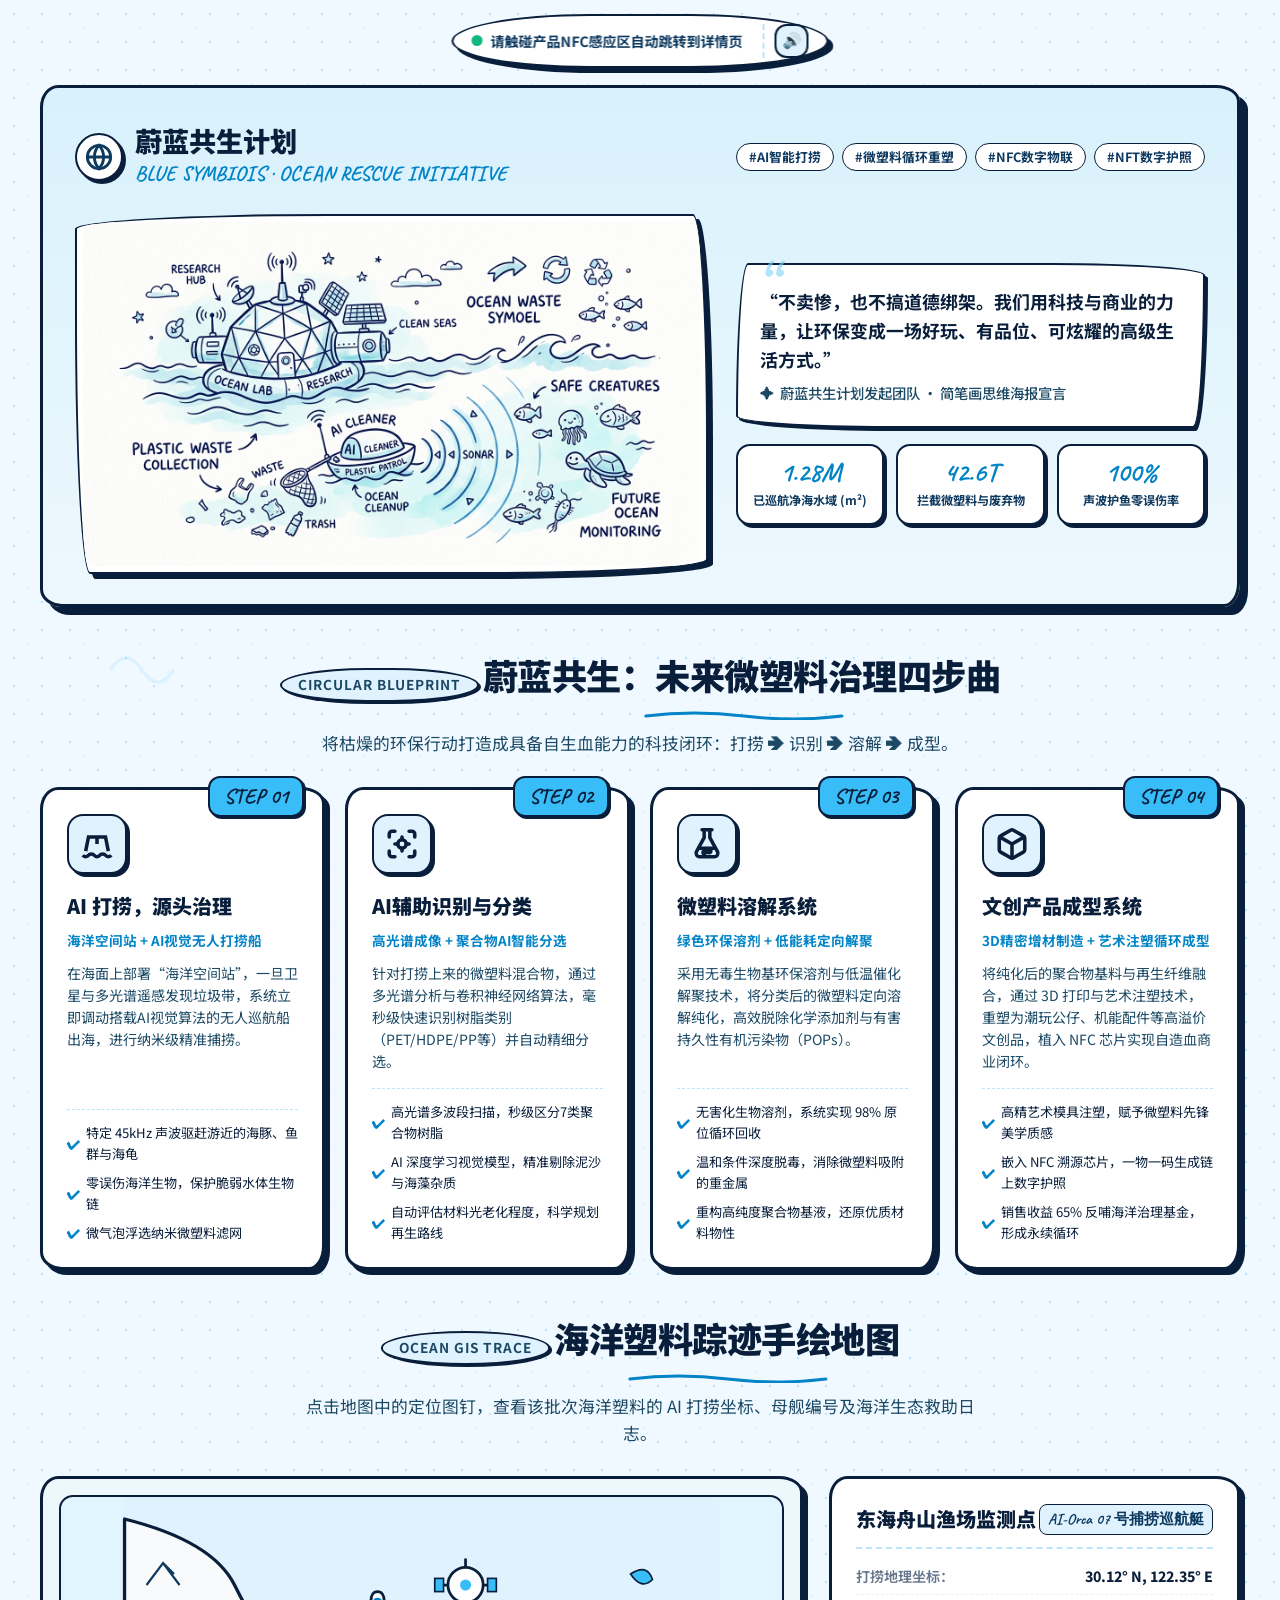
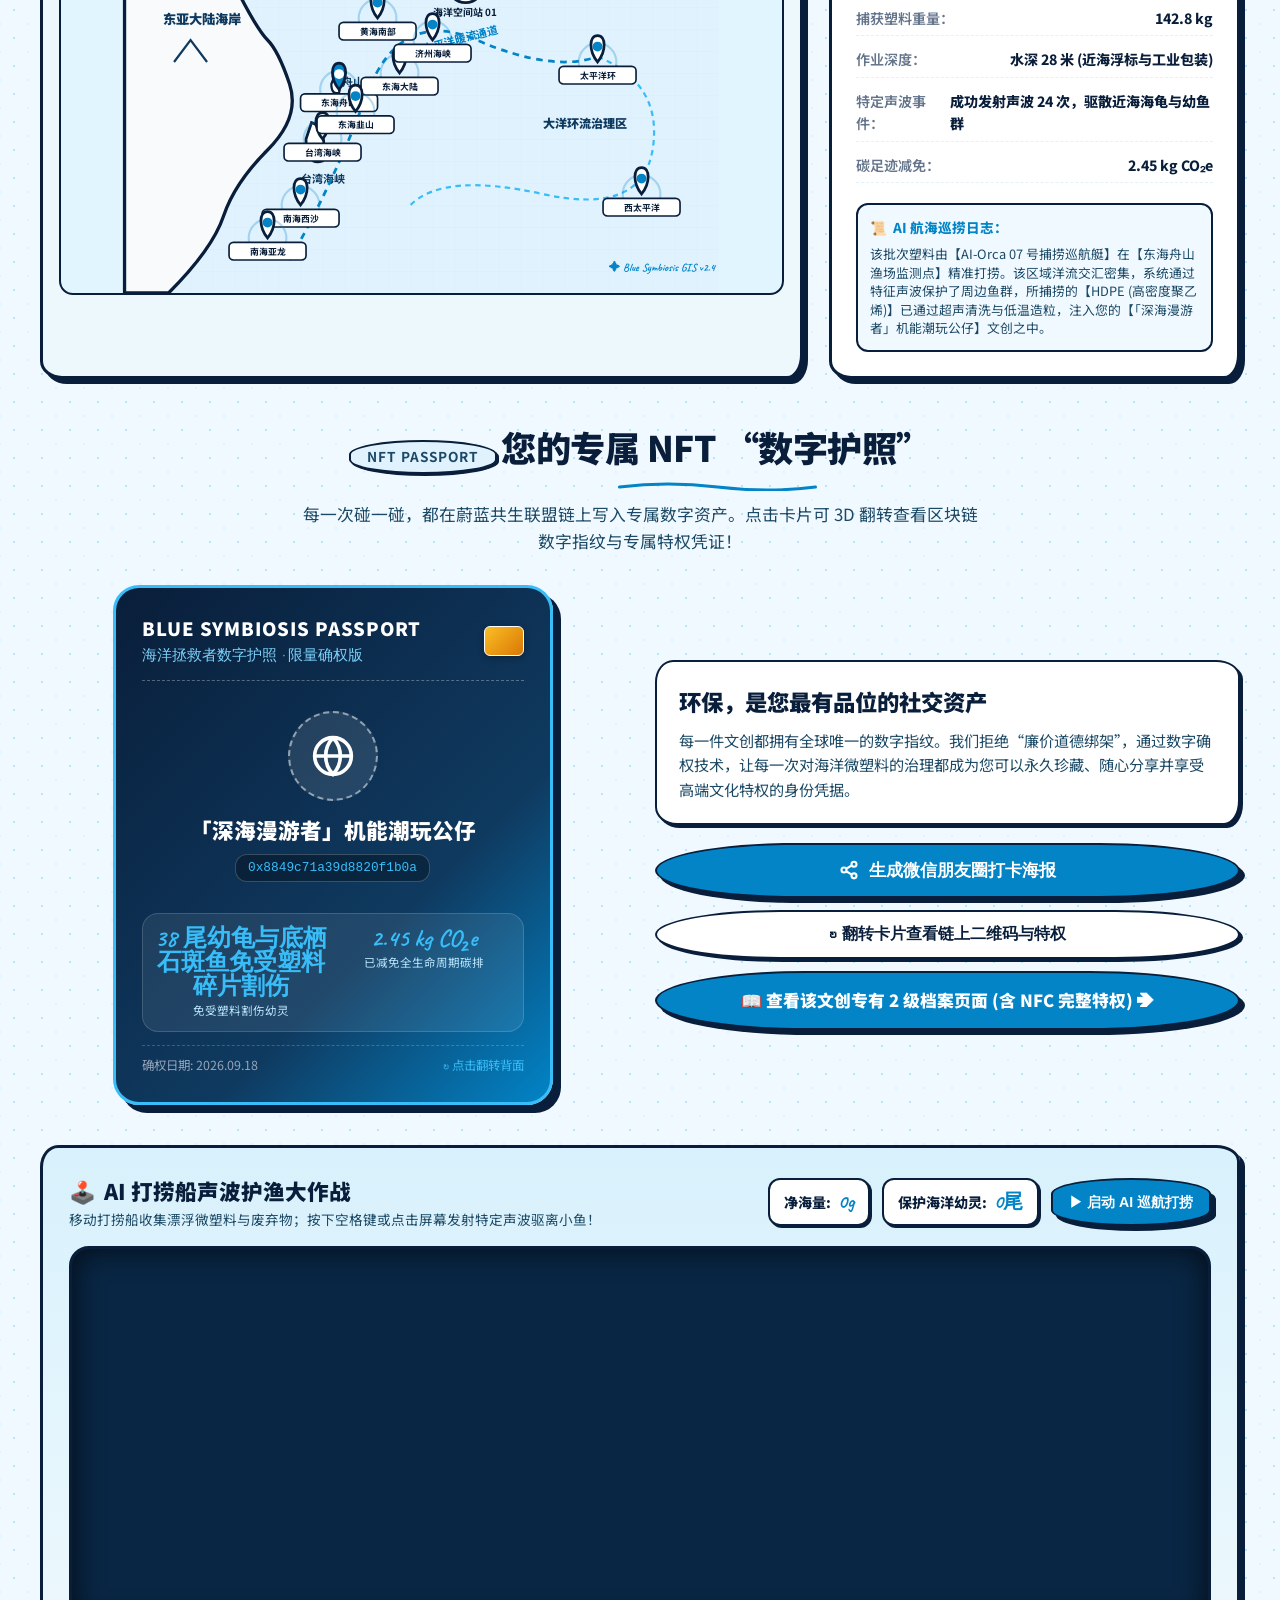
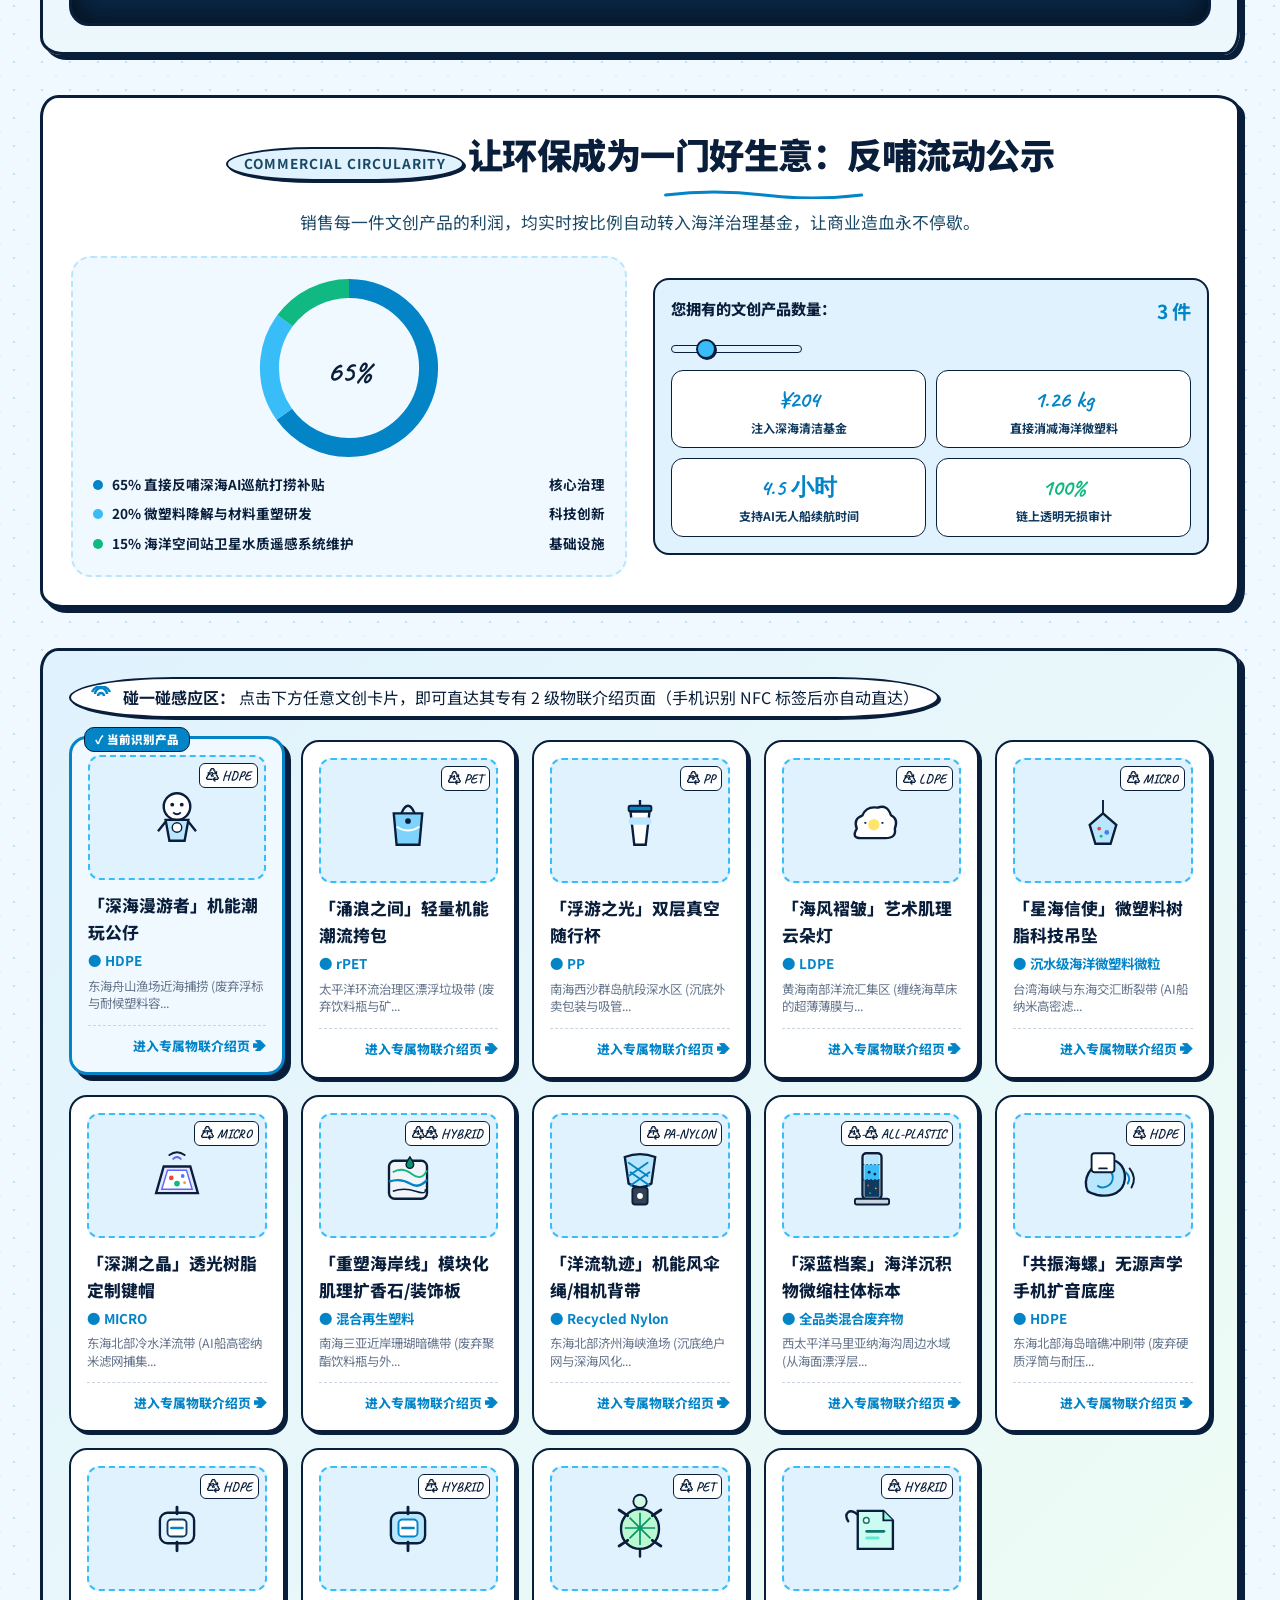
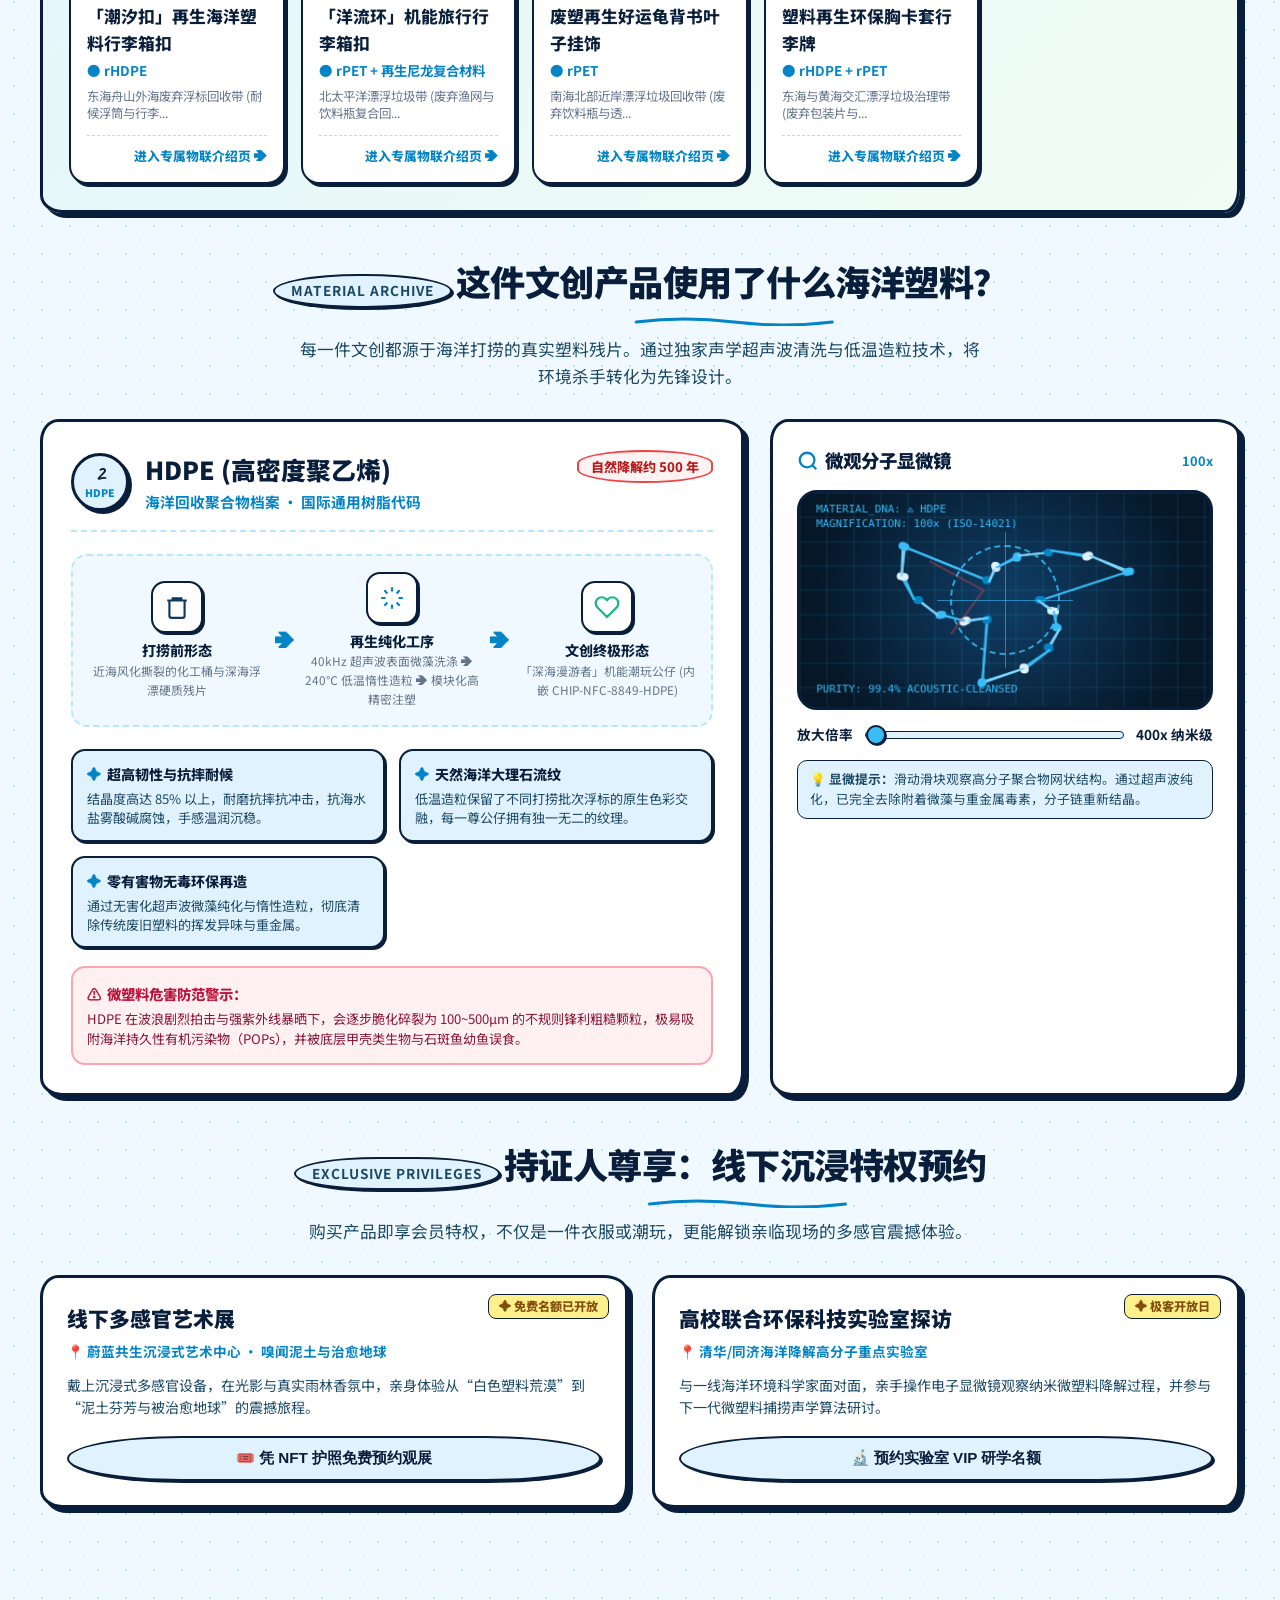
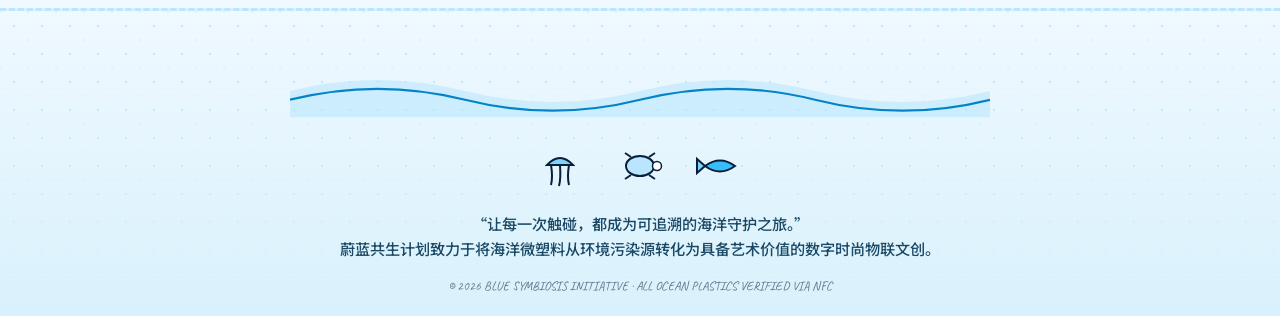
==== index.html @ dcd02e7b "更改布局" ====
<!DOCTYPE html>
<html lang="zh-CN">

<head>
  <meta charset="UTF-8">
  <meta name="viewport" content="width=device-width, initial-scale=1.0">
  <title>蔚蓝共生计划 · 未来海洋微塑料治理与文创交互档案</title>
  <meta name="description" content="蔚蓝共生计划：结合AI无人打捞船与海洋空间站源头治理微塑料，通过NFC芯片碰一碰实现海洋回收塑料溯源与NFT数字护照确权。">
  <!-- 样式表 -->
  <link rel="stylesheet" href="css/style.css">
</head>

<body>

  <!-- 背景漂浮简笔画装饰物 -->
  <div class="bg-doodles-container">
    <svg class="floating-doodle" style="top: 10%; left: 4%; width: 60px;" viewBox="0 0 100 100">
      <path d="M 20,50 Q 50,20 80,50 Q 50,80 20,50 Z" fill="none" stroke="#0ea5e9" stroke-width="3" />
    </svg>
    <svg class="floating-doodle" style="top: 35%; right: 5%; width: 70px; animation-delay: -3s;" viewBox="0 0 100 100">
      <circle cx="50" cy="50" r="30" fill="none" stroke="#38bdf8" stroke-width="3" stroke-dasharray="6,6" />
    </svg>
    <svg class="floating-doodle" style="top: 70%; left: 8%; width: 80px; animation-delay: -6s;" viewBox="0 0 100 100">
      <path d="M 10,50 Q 30,20 50,50 T 90,50" fill="none" stroke="#7dd3fc" stroke-width="4" />
    </svg>
  </div>

  <!-- 顶部悬浮 NFC 状态药丸与全局导航 -->
  <header class="nfc-floating-bar" id="nfcTopBar">
    <div class="nfc-status-pill">
      <span class="nfc-pulse-dot"></span>
      <span id="nfcStatusText">请触碰产品NFC感应区自动跳转到详情页</span>
    </div>
    <div class="quick-tools">
      <button class="tool-icon-btn" id="btnAudioToggle" title="切换海浪背景原声" aria-label="音频切换">
        <span>🔊</span>
      </button>
    </div>
  </header>

  <!-- 主容器 -->
  <main class="main-wrapper">

    <!-- ==========================================================================
         HERO 区域：海报主题与思维风暴蓝图
         ========================================================================== -->
    <section class="hero-section" id="heroSection">
      <div class="hero-banner-top">
        <div class="brand-badge-group">
          <div class="brand-logo-doodle">
            <svg width="28" height="28" viewBox="0 0 24 24" fill="none" stroke="#0f3a60" stroke-width="2.5">
              <path d="M12 2C6.5 2 2 6.5 2 12s4.5 10 10 10 10-4.5 10-10S17.5 2 12 2z" />
              <path
                d="M2 12h20M12 2a15.3 15.3 0 0 1 4 10 15.3 15.3 0 0 1-4 10 15.3 15.3 0 0 1-4-10 15.3 15.3 0 0 1 4-10z" />
            </svg>
          </div>
          <div class="brand-name-wrap">
            <h1>蔚蓝共生计划</h1>
            <div class="en-sub">BLUE SYMBIOIS · OCEAN RESCUE INITIATIVE</div>
          </div>
        </div>
        <div class="hero-hot-tags">
          <span class="hot-tag">#AI智能打捞</span>
          <span class="hot-tag">#微塑料循环重塑</span>
          <span class="hot-tag">#NFC数字物联</span>
          <span class="hot-tag">#NFT数字护照</span>
        </div>
      </div>

      <div class="hero-visual-container">
        <!-- 主视觉看板 -->
        <div class="hero-sketch-board" id="heroVisualBoard">
          <img
            src="assets/images/hero_sketch.jpg"
            class="hero-sketch-img"
            alt="蔚蓝共生计划海洋环保主题手绘主视觉">
        </div>

        <!-- 战略理念与三大指标 -->
        <div class="hero-manifesto-card">
          <div class="manifesto-quote-box">
            <p class="manifesto-quote">
              “不卖惨，也不搞道德绑架。我们用科技与商业的力量，让环保变成一场好玩、有品位、可炫耀的高级生活方式。”
            </p>
            <div class="manifesto-author">
              <span>✦</span> 蔚蓝共生计划发起团队 · 简笔画思维海报宣言
            </div>
          </div>

          <div class="hero-stats-row">
            <div class="hero-stat-item">
              <div class="hero-stat-num">1.28M</div>
              <div class="hero-stat-label">已巡航净海水域 (m²)</div>
            </div>
            <div class="hero-stat-item">
              <div class="hero-stat-num">42.6T</div>
              <div class="hero-stat-label">拦截微塑料与废弃物</div>
            </div>
            <div class="hero-stat-item">
              <div class="hero-stat-num">100%</div>
              <div class="hero-stat-label">声波护鱼零误伤率</div>
            </div>
          </div>
        </div>
      </div>
    </section>

    <!-- ==========================================================================
         模块 2: 塑料材质微观与溯源档案 (Material DNA & Microscope)
         ========================================================================== -->
    <section class="section-header" id="materialSectionHeader">
      <span class="section-tag">MATERIAL ARCHIVE</span>
      <h2 class="section-title">
        这件文创产品使用了什么海洋塑料？
        <svg class="doodle-underline" viewBox="0 0 200 12" fill="none">
          <path d="M 2 8 Q 50 2 100 8 T 198 8" stroke="#0284c7" stroke-width="3" stroke-linecap="round" />
        </svg>
      </h2>
      <p class="section-desc">
        每一件文创都源于海洋打捞的真实塑料残片。通过独家声学超声波清洗与低温造粒技术，将环境杀手转化为先锋设计。
      </p>
    </section>

    <div class="material-detail-container" id="materialDetailContainer">
      <!-- 左侧：材质档案卡片 -->
      <div class="material-main-card">
        <div class="plastic-id-header">
          <div class="plastic-title-group">
            <div class="plastic-resin-badge">
              <span class="num" id="plasticBadgeNum">2</span>
              <span class="symbol" id="plasticBadgeSymbol">HDPE</span>
            </div>
            <div class="plastic-meta">
              <h3 id="plasticTitle">HDPE (高密度聚乙烯)</h3>
              <p>海洋回收聚合物档案 · 国际通用树脂代码</p>
            </div>
          </div>
          <div class="degrade-years-pill" id="plasticDegradeYears">
            自然降解约 500 年
          </div>
        </div>

        <!-- 塑料前世今生流程管道 -->
        <div class="transformation-pipeline">
          <div class="pipeline-step">
            <div class="pipeline-icon-wrap">
              <svg width="26" height="26" viewBox="0 0 24 24" fill="none" stroke="#0f3a60" stroke-width="2">
                <path d="M3 6h18M8 6V4h8v2M19 6v14a2 2 0 0 1-2 2H7a2 2 0 0 1-2-2V6" />
              </svg>
            </div>
            <h4>打捞前形态</h4>
            <p id="sourceFormDesc">东海破损工业浮漂残片</p>
          </div>

          <div class="pipeline-arrow">➔</div>

          <div class="pipeline-step">
            <div class="pipeline-icon-wrap">
              <svg width="26" height="26" viewBox="0 0 24 24" fill="none" stroke="#0284c7" stroke-width="2">
                <path
                  d="M12 2v4M12 18v4M4.93 4.93l2.83 2.83M16.24 16.24l2.83 2.83M2 12h4M18 12h4M4.93 19.07l2.83-2.83M16.24 7.76l2.83-2.83" />
              </svg>
            </div>
            <h4>再生纯化工序</h4>
            <p id="processFlowDesc">超声清洗 + 240℃ 造粒</p>
          </div>

          <div class="pipeline-arrow">➔</div>

          <div class="pipeline-step">
            <div class="pipeline-icon-wrap">
              <svg width="26" height="26" viewBox="0 0 24 24" fill="none" stroke="#10b981" stroke-width="2">
                <path
                  d="M20.84 4.61a5.5 5.5 0 0 0-7.78 0L12 5.67l-1.06-1.06a5.5 5.5 0 0 0-7.78 7.78l1.06 1.06L12 21.23l7.78-7.78 1.06-1.06a5.5 5.5 0 0 0 0-7.78z" />
              </svg>
            </div>
            <h4>文创终极形态</h4>
            <p id="finalProductDesc">「深海漫游者」潮玩公仔</p>
          </div>
        </div>

        <!-- 物理特性与生态危害 -->
        <div class="plastic-features-list" id="plasticFeatureList">
          <!-- JS 动态填充 -->
        </div>

        <div
          style="margin-top: 18px; background: #fff1f2; border: 2px solid #fda4af; border-radius: 14px; padding: 14px;">
          <h5
            style="color: #be123c; font-size: 0.9rem; font-weight: 800; margin-bottom: 4px; display: flex; align-items: center; gap: 6px;">
            <span>⚠️</span> 微塑料危害防范警示：
          </h5>
          <p id="plasticDangerDesc" style="color: #881337; font-size: 0.82rem; line-height: 1.5;">
            在波浪撞击与紫外线暴晒下破碎成 100~500μm 粗糙颗粒，极易吸附海洋持久性有机污染物（POPs），并被底层甲壳类动物误食。
          </p>
        </div>
      </div>

      <!-- 右侧：交互式微观显微镜 -->
      <div class="microscope-card">
        <div class="microscope-header">
          <h4>
            <svg width="22" height="22" viewBox="0 0 24 24" fill="none" stroke="#0284c7" stroke-width="2.5">
              <circle cx="11" cy="11" r="8" />
              <line x1="21" y1="21" x2="16.65" y2="16.65" />
            </svg>
            微观分子显微镜
          </h4>
          <span style="font-size: 0.8rem; font-weight: 700; color: #0284c7;" id="microZoomVal">100x</span>
        </div>

        <div class="micro-view-screen">
          <canvas id="microscopeCanvas" class="micro-canvas"></canvas>
          <div class="micro-reticle"></div>
        </div>

        <div class="micro-controls">
          <div class="micro-slider-wrap">
            <span>放大倍率</span>
            <input type="range" min="1" max="4" step="0.2" value="1" class="micro-slider" id="microZoomSlider">
            <span>400x 纳米级</span>
          </div>
          <div class="micro-info-text">
            💡 <strong>显微提示：</strong>滑动滑块观察高分子聚合物网状结构。通过超声波纯化，已完全去除附着微藻与重金属毒素，分子链重新结晶。
          </div>
        </div>
      </div>
    </div>

    <!-- ==========================================================================
         模块 3: 四大核心战略流程 (The 4 Pillars of Blue Symbiosis)
         ========================================================================== -->
    <section class="section-header" id="strategySectionHeader">
      <span class="section-tag">CIRCULAR BLUEPRINT</span>
      <h2 class="section-title">
        蔚蓝共生：未来微塑料治理四步曲
        <svg class="doodle-underline" viewBox="0 0 200 12" fill="none">
          <path d="M 2 8 Q 50 2 100 8 T 198 8" stroke="#0284c7" stroke-width="3" stroke-linecap="round" />
        </svg>
      </h2>
      <p class="section-desc">
        将枯燥的环保行动打造成具备自生血能力的科技闭环：打捞 ➔ 识别 ➔ 溶解 ➔ 成型。
      </p>
    </section>

    <div class="strategy-pillars-grid">
      <!-- 战略 1 -->
      <div class="pillar-card">
        <span class="pillar-num-stamp">STEP 01</span>
        <div class="pillar-icon-box">
          <svg width="34" height="34" viewBox="0 0 24 24" fill="none" stroke="#091e3a" stroke-width="2.5">
            <path
              d="M2 20a2.4 2.4 0 0 0 2 1 2.4 2.4 0 0 0 2-1 2.4 2.4 0 0 1 2-1 2.4 2.4 0 0 1 2 1 2.4 2.4 0 0 0 2 1 2.4 2.4 0 0 0 2-1 2.4 2.4 0 0 1 2-1 2.4 2.4 0 0 1 2 1 2.4 2.4 0 0 0 2 1 2.4 2.4 0 0 0 2-1" />
            <path d="M4 17l2-10h12l2 10" />
            <path d="M12 7v5" />
          </svg>
        </div>
        <h3>AI 打捞，源头治理</h3>
        <div class="pillar-subtitle">海洋空间站 + AI视觉无人打捞船</div>
        <p class="pillar-desc">
          在海面上部署“海洋空间站”，一旦卫星与多光谱遥感发现垃圾带，系统立即调动搭载AI视觉算法的无人巡航船出海，进行纳米级精准捕捞。
        </p>
        <ul class="pillar-points">
          <li>特定 45kHz 声波驱赶游近的海豚、鱼群与海龟</li>
          <li>零误伤海洋生物，保护脆弱水体生物链</li>
          <li>微气泡浮选纳米微塑料滤网</li>
        </ul>
      </div>

      <!-- 战略 2 -->
      <div class="pillar-card">
        <span class="pillar-num-stamp">STEP 02</span>
        <div class="pillar-icon-box">
          <svg width="34" height="34" viewBox="0 0 24 24" fill="none" stroke="#091e3a" stroke-width="2.5"
            stroke-linecap="round" stroke-linejoin="round">
            <path d="M3 7V5a2 2 0 0 1 2-2h2" />
            <path d="M17 3h2a2 2 0 0 1 2 2v2" />
            <path d="M21 17v2a2 2 0 0 1-2 2h-2" />
            <path d="M7 21H5a2 2 0 0 1-2-2v-2" />
            <circle cx="12" cy="12" r="3" />
            <path d="M12 7v2m0 6v2M7 12h2m6 0h2" />
          </svg>
        </div>
        <h3>AI辅助识别与分类</h3>
        <div class="pillar-subtitle">高光谱成像 + 聚合物AI智能分选</div>
        <p class="pillar-desc">
          针对打捞上来的微塑料混合物，通过多光谱分析与卷积神经网络算法，毫秒级快速识别树脂类别（PET/HDPE/PP等）并自动精细分选。
        </p>
        <ul class="pillar-points">
          <li>高光谱多波段扫描，秒级区分7类聚合物树脂</li>
          <li>AI 深度学习视觉模型，精准剔除泥沙与海藻杂质</li>
          <li>自动评估材料光老化程度，科学规划再生路线</li>
        </ul>
      </div>

      <!-- 战略 3 -->
      <div class="pillar-card">
        <span class="pillar-num-stamp">STEP 03</span>
        <div class="pillar-icon-box">
          <svg width="34" height="34" viewBox="0 0 24 24" fill="none" stroke="#091e3a" stroke-width="2.5"
            stroke-linecap="round" stroke-linejoin="round">
            <path d="M10 2v5.5L4.5 17.5A2.5 2.5 0 0 0 6.6 21h10.8a2.5 2.5 0 0 0 2.1-3.5L14 7.5V2" />
            <path d="M8.5 2h7" />
            <path d="M7 15h10" />
            <circle cx="10" cy="18" r="0.8" fill="#091e3a" />
            <circle cx="13.5" cy="17" r="1.2" fill="#091e3a" />
          </svg>
        </div>
        <h3>微塑料溶解系统</h3>
        <div class="pillar-subtitle">绿色环保溶剂 + 低能耗定向解聚</div>
        <p class="pillar-desc">
          采用无毒生物基环保溶剂与低温催化解聚技术，将分类后的微塑料定向溶解纯化，高效脱除化学添加剂与有害持久性有机污染物（POPs）。
        </p>
        <ul class="pillar-points">
          <li>无害化生物溶剂，系统实现 98% 原位循环回收</li>
          <li>温和条件深度脱毒，消除微塑料吸附的重金属</li>
          <li>重构高纯度聚合物基液，还原优质材料物性</li>
        </ul>
      </div>

      <!-- 战略 4 -->
      <div class="pillar-card">
        <span class="pillar-num-stamp">STEP 04</span>
        <div class="pillar-icon-box">
          <svg width="34" height="34" viewBox="0 0 24 24" fill="none" stroke="#091e3a" stroke-width="2.5"
            stroke-linecap="round" stroke-linejoin="round">
            <path
              d="M21 16V8a2 2 0 0 0-1-1.73l-7-4a2 2 0 0 0-2 0l-7 4A2 2 0 0 0 3 8v8a2 2 0 0 0 1 1.73l7 4a2 2 0 0 0 2 0l7-4A2 2 0 0 0 21 16z" />
            <polyline points="3.27 6.96 12 12.01 20.73 6.96" />
            <line x1="12" y1="22.08" x2="12" y2="12" />
          </svg>
        </div>
        <h3>文创产品成型系统</h3>
        <div class="pillar-subtitle">3D精密增材制造 + 艺术注塑循环成型</div>
        <p class="pillar-desc">
          将纯化后的聚合物基料与再生纤维融合，通过 3D 打印与艺术注塑技术，重塑为潮玩公仔、机能配件等高溢价文创品，植入 NFC 芯片实现自造血商业闭环。
        </p>
        <ul class="pillar-points">
          <li>高精艺术模具注塑，赋予微塑料先锋美学质感</li>
          <li>嵌入 NFC 溯源芯片，一物一码生成链上数字护照</li>
          <li>销售收益 65% 反哺海洋治理基金，形成永续循环</li>
        </ul>
      </div>
    </div>

    <!-- ==========================================================================
         模块 4: 海洋塑料踪迹手绘地图 (Ocean Plastic Traceability Map)
         ========================================================================== -->
    <section class="section-header" id="mapSectionHeader">
      <span class="section-tag">OCEAN GIS TRACE</span>
      <h2 class="section-title">
        海洋塑料踪迹手绘地图
        <svg class="doodle-underline" viewBox="0 0 200 12" fill="none">
          <path d="M 2 8 Q 50 2 100 8 T 198 8" stroke="#0284c7" stroke-width="3" stroke-linecap="round" />
        </svg>
      </h2>
      <p class="section-desc">
        点击地图中的定位图钉，查看该批次海洋塑料的 AI 打捞坐标、母舰编号及海洋生态救助日志。
      </p>
    </section>

    <div class="ocean-trace-container">
      <!-- 手绘矢量海图 -->
      <div class="trace-map-board" id="oceanTraceMapContainer">
        <!-- 由 map.js 动态绘制 -->
      </div>

      <!-- 右侧：打捞日志详情 -->
      <div class="trace-info-panel">
        <div class="trace-info-header">
          <h3 id="tracePointTitle">东海舟山渔场监测点</h3>
          <span class="salvage-boat-badge" id="traceBoatBadge">AI-Orca 07 号捕捞巡航艇</span>
        </div>

        <div class="trace-detail-list">
          <div class="trace-row">
            <span class="trace-label">打捞地理坐标：</span>
            <span class="trace-value" id="traceCoordVal">30.12° N, 122.35° E</span>
          </div>
          <div class="trace-row">
            <span class="trace-label">捕获塑料重量：</span>
            <span class="trace-value" id="traceWeightVal">142.8 kg</span>
          </div>
          <div class="trace-row">
            <span class="trace-label">作业深度：</span>
            <span class="trace-value" id="traceDepthVal">水深 28 米 (近海浮标与包装)</span>
          </div>
          <div class="trace-row">
            <span class="trace-label">特定声波事件：</span>
            <span class="trace-value" id="traceSonarVal">成功发射声波 24 次，驱散近海海龟与幼鱼群</span>
          </div>
          <div class="trace-row">
            <span class="trace-label">碳足迹减免：</span>
            <span class="trace-value" id="traceCarbonVal">2.45 kg CO₂e</span>
          </div>
        </div>

        <div class="salvage-log-box">
          <h5><span>📜</span> AI 航海巡捞日志：</h5>
          <p id="traceLogDesc">
            该批次塑料由【AI-Orca 07 号捕捞巡航艇】在【东海舟山渔场监测点】精准打捞。该区域洋流交汇密集，系统通过特征声波保护了周边鱼群，所捕捞的高密度聚乙烯已进入文创生产线。
          </p>
        </div>
      </div>
    </div>

    <!-- ==========================================================================
         模块 5: 专属 NFT 数字护照与 3D 翻转卡片 (NFT Digital Passport)
         ========================================================================== -->
    <section class="passport-section-wrapper" id="passportSection">
      <div class="section-header">
        <span class="section-tag">NFT PASSPORT</span>
        <h2 class="section-title">
          您的专属 NFT “数字护照”
          <svg class="doodle-underline" viewBox="0 0 200 12" fill="none">
            <path d="M 2 8 Q 50 2 100 8 T 198 8" stroke="#0284c7" stroke-width="3" stroke-linecap="round" />
          </svg>
        </h2>
        <p class="section-desc">
          每一次碰一碰，都在蔚蓝共生联盟链上写入专属数字资产。点击卡片可 3D 翻转查看区块链数字指纹与专属特权凭证！
        </p>
      </div>

      <div class="passport-layout-grid">
        <!-- 3D 翻转卡片 -->
        <div class="card-3d-scene">
          <div class="passport-card-inner" id="passportCardInner">
            <!-- 正面 -->
            <div class="passport-face passport-front">
              <div class="passport-top-badge">
                <div class="passport-title-wrap">
                  <h4>BLUE SYMBIOSIS PASSPORT</h4>
                  <div class="sub">海洋拯救者数字护照 · 限量确权版</div>
                </div>
                <div class="passport-chip-doodle"></div>
              </div>

              <div class="passport-product-dna">
                <div class="dna-icon-circle">
                  <svg width="44" height="44" viewBox="0 0 24 24" fill="none" stroke="#ffffff" stroke-width="2">
                    <circle cx="12" cy="12" r="10" />
                    <path d="M12 2a14.5 14.5 0 0 0 0 20 14.5 14.5 0 0 0 0-20" />
                    <path d="M2 12h20" />
                  </svg>
                </div>
                <h3 class="passport-prod-name" id="passportProdTitle">「深海漫游者」机能潮玩公仔</h3>
                <span class="passport-hash-pill" id="passportTokenHash">0x8849...B10A</span>
              </div>

              <div class="passport-impact-metrics">
                <div class="metric-cell">
                  <div class="num" id="passportRescueNum">38 尾幼龟幼鱼</div>
                  <div class="label">免受塑料割伤幼灵</div>
                </div>
                <div class="metric-cell">
                  <div class="num" id="passportCarbonNum">2.45 kg CO₂e</div>
                  <div class="label">已减免全生命周期碳排</div>
                </div>
              </div>

              <div class="passport-front-footer">
                <div>确权日期: <span id="passportCertDate">2026.09.18</span></div>
                <div class="flip-hint">
                  <span>↻ 点击翻转背面</span>
                </div>
              </div>
            </div>

            <!-- 背面 -->
            <div class="passport-face passport-back">
              <div class="passport-back-header">
                <h4>蔚蓝共生防伪确权验证</h4>
                <div style="font-size: 0.78rem; color: #64748b;">NFC CRYPTOGRAPHIC ZERO-KNOWLEDGE PROOF</div>
              </div>

              <div class="passport-chain-details">
                <div class="chain-item">
                  <span>存证网络：</span>
                  <strong>BlueSymbiosis Eco-Chain</strong>
                </div>
                <div class="chain-item">
                  <span>材质纯度：</span>
                  <strong style="color: #0284c7;">99.4% 海洋打捞再生</strong>
                </div>
                <div class="chain-item">
                  <span>材质代码：</span>
                  <strong id="passportPlasticBadge">♴ HDPE</strong>
                </div>
                <div class="chain-item">
                  <span>智能合约：</span>
                  <span style="font-family: monospace; font-size: 0.72rem;">0x71E98...4F881A</span>
                </div>
              </div>

              <div class="qr-signature-box">
                <div class="mock-qr-code">
                  <svg width="100%" height="100%" viewBox="0 0 60 60">
                    <rect width="60" height="60" fill="#ffffff" />
                    <rect x="4" y="4" width="16" height="16" fill="#091e3a" />
                    <rect x="8" y="8" width="8" height="8" fill="#ffffff" />
                    <rect x="40" y="4" width="16" height="16" fill="#091e3a" />
                    <rect x="44" y="8" width="8" height="8" fill="#ffffff" />
                    <rect x="4" y="40" width="16" height="16" fill="#091e3a" />
                    <rect x="8" y="44" width="8" height="8" fill="#ffffff" />
                    <rect x="26" y="8" width="8" height="8" fill="#091e3a" />
                    <rect x="26" y="26" width="16" height="16" fill="#0284c7" />
                    <rect x="44" y="44" width="12" height="12" fill="#091e3a" />
                  </svg>
                </div>
                <div class="qr-instructions">
                  <h5>VIP 线下展扫码入场凭据</h5>
                  <p>凭此二维码可免费兑换线下多感官体验展入场门票及专属伴手礼。</p>
                </div>
              </div>

              <div style="text-align: center; font-size: 0.75rem; color: #64748b; margin-top: 10px;">
                AI 巡航艇长电子签章：Captain Orca-AI #07
              </div>
            </div>
          </div>
        </div>

        <!-- 护照权益与操作 -->
        <div class="passport-actions-card">
          <div class="passport-hero-intro">
            <h3>环保，是您最有品位的社交资产</h3>
            <p>
              每一件文创都拥有全球唯一的数字指纹。我们拒绝“廉价道德绑架”，通过数字确权技术，让每一次对海洋微塑料的治理都成为您可以永久珍藏、随心分享并享受高端文化特权的身份凭据。
            </p>
          </div>

          <div class="action-buttons-group">
            <button class="btn-doodle-primary" id="btnSharePoster">
              <svg width="20" height="20" viewBox="0 0 24 24" fill="none" stroke="currentColor" stroke-width="2.5">
                <circle cx="18" cy="5" r="3" />
                <circle cx="6" cy="12" r="3" />
                <circle cx="18" cy="19" r="3" />
                <line x1="8.59" y1="13.51" x2="15.42" y2="17.49" />
                <line x1="15.41" y1="6.51" x2="8.59" y2="10.49" />
              </svg>
              <span>生成微信朋友圈打卡海报</span>
            </button>

            <button class="btn-doodle-secondary" id="btnFlipPassport">
              <span>↻ 翻转卡片查看链上二维码与特权</span>
            </button>

            <a href="product.html?id=prod-hdpe" class="btn-doodle-primary" id="btnPassportDedicatedLink"
              style="background: #0284c7; text-decoration: none; display: flex; align-items: center; justify-content: center; gap: 8px;"
              title="进入该文创产品的专有 2 级介绍页">
              <span>📖 查看该文创专有 2 级档案页面 (含 NFC 完整特权) ➔</span>
            </a>
          </div>
        </div>
      </div>
    </section>

    <!-- ==========================================================================
         模块 6: AI打捞船声波护渔互动小游戏 (Interactive Sonar Mini-Game)
         ========================================================================== -->
    <section class="game-section-box" id="gameSection">
      <div class="game-top-bar">
        <div>
          <h3
            style="font-size: 1.35rem; font-weight: 900; color: #091e3a; display: flex; align-items: center; gap: 8px;">
            <span>🕹️</span> AI 打捞船声波护渔大作战
          </h3>
          <p style="font-size: 0.85rem; color: #1b4965;">
            移动打捞船收集漂浮微塑料与废弃物；按下空格键或点击屏幕发射特定声波驱离小鱼！
          </p>
        </div>

        <div class="game-scores-wrap">
          <div class="score-badge">
            净海量: <span class="val" id="gamePlasticsVal">0g</span>
          </div>
          <div class="score-badge">
            保护海洋幼灵: <span class="val" id="gameFishVal">0尾</span>
          </div>
          <button class="btn-doodle-primary" id="btnStartGame" style="padding: 6px 16px; font-size: 0.88rem;">
            <span>▶ 启动 AI 巡航打捞</span>
          </button>
        </div>
      </div>

      <div class="game-canvas-container">
        <canvas id="salvageCanvas"></canvas>
      </div>

      <!-- 移动端虚拟操作手柄 -->
      <div class="game-touch-controls">
        <button class="btn-game-touch" id="btnGameLeft">◀ 船只左移</button>
        <button class="btn-game-touch" id="btnGameSonar" style="background: #38bdf8; color: #091e3a;">📡 发射 45kHz
          声波</button>
        <button class="btn-game-touch" id="btnGameRight">船只右移 ▶</button>
      </div>
    </section>

    <!-- ==========================================================================
         模块 7: 生态闭环账单与反哺流动 (Revenue Feedback Fund)
         ========================================================================== -->
    <section class="fund-tracker-card" id="fundSection">
      <div class="section-header" style="margin-bottom: 20px;">
        <span class="section-tag">COMMERCIAL CIRCULARITY</span>
        <h2 class="section-title">
          让环保成为一门好生意：反哺流动公示
          <svg class="doodle-underline" viewBox="0 0 200 12" fill="none">
            <path d="M 2 8 Q 50 2 100 8 T 198 8" stroke="#0284c7" stroke-width="3" stroke-linecap="round" />
          </svg>
        </h2>
        <p class="section-desc">
          销售每一件文创产品的利润，均实时按比例自动转入海洋治理基金，让商业造血永不停歇。
        </p>
      </div>

      <div class="fund-grid">
        <div class="fund-pie-visual">
          <div class="fund-pie-chart-wrap">
            <svg width="180" height="180" viewBox="0 0 36 36">
              <!-- 65% 海洋治理反哺 -->
              <path d="M18 2.0845 a 15.9155 15.9155 0 0 1 0 31.831 a 15.9155 15.9155 0 0 1 0 -31.831" fill="none"
                stroke="#0284c7" stroke-width="3.8" stroke-dasharray="65, 100" />
              <!-- 20% 循环工业研发 -->
              <path d="M18 2.0845 a 15.9155 15.9155 0 0 1 0 31.831 a 15.9155 15.9155 0 0 1 0 -31.831" fill="none"
                stroke="#38bdf8" stroke-width="3.8" stroke-dasharray="20, 100" stroke-dashoffset="-65" />
              <!-- 15% 空间站运维 -->
              <path d="M18 2.0845 a 15.9155 15.9155 0 0 1 0 31.831 a 15.9155 15.9155 0 0 1 0 -31.831" fill="none"
                stroke="#10b981" stroke-width="3.8" stroke-dasharray="15, 100" stroke-dashoffset="-85" />
              <text x="18" y="20.5" text-anchor="middle" font-size="6" font-family="'Caveat', cursive"
                font-weight="bold" fill="#091e3a">65%</text>
            </svg>
          </div>

          <div class="fund-split-list">
            <div class="fund-split-item">
              <span><span class="fund-dot" style="background:#0284c7;"></span> 65% 直接反哺深海AI巡航打捞补贴</span>
              <span>核心治理</span>
            </div>
            <div class="fund-split-item">
              <span><span class="fund-dot" style="background:#38bdf8;"></span> 20% 微塑料降解与材料重塑研发</span>
              <span>科技创新</span>
            </div>
            <div class="fund-split-item">
              <span><span class="fund-dot" style="background:#10b981;"></span> 15% 海洋空间站卫星水质遥感系统维护</span>
              <span>基础设施</span>
            </div>
          </div>
        </div>

        <!-- 交互式个人反哺影响力计算器 -->
        <div class="fund-calculator-box">
          <div class="calc-slider-card">
            <div
              style="display: flex; justify-content: space-between; font-weight: 800; font-size: 0.95rem; margin-bottom: 8px;">
              <span>您拥有的文创产品数量：</span>
              <strong id="fundItemsCount" style="color: #0284c7; font-size: 1.2rem;">3 件</strong>
            </div>
            <input type="range" min="1" max="10" value="3" class="micro-slider" id="fundItemsSlider">

            <div class="calc-results-row">
              <div class="calc-res-item">
                <div class="calc-res-num" id="fundTotalDonation">¥204</div>
                <div class="calc-res-lbl">注入深海清洁基金</div>
              </div>
              <div class="calc-res-item">
                <div class="calc-res-num" id="fundTotalPlastic">1.26 kg</div>
                <div class="calc-res-lbl">直接消减海洋微塑料</div>
              </div>
              <div class="calc-res-item">
                <div class="calc-res-num" id="fundBoatHours">4.5 小时</div>
                <div class="calc-res-lbl">支持AI无人船续航时间</div>
              </div>
              <div class="calc-res-item">
                <div class="calc-res-num" style="color: #10b981;">100%</div>
                <div class="calc-res-lbl">链上透明无损审计</div>
              </div>
            </div>
          </div>
        </div>
      </div>
    </section>

    <!-- ==========================================================================
         产品区：文创产品列表
         ========================================================================== -->
    <section class="nfc-simulator-box" id="nfcSelectorSection">
      <div class="nfc-tap-action-header">
        <div class="nfc-tip-badge">
          <svg class="nfc-wave-svg" viewBox="0 0 24 24" fill="none" stroke="currentColor" stroke-width="2.5">
            <path d="M6 8a6 6 0 0 1 12 0" />
            <path d="M3 6a10 10 0 0 1 18 0" />
            <path d="M9 10a2 2 0 0 1 6 0" />
          </svg>
          <div>
            <strong>碰一碰感应区：</strong>
            <span>点击下方任意文创卡片，即可直达其专有 2 级物联介绍页面（手机识别 NFC 标签后亦自动直达）</span>
          </div>
        </div>
      </div>

      <div class="products-scroll-grid" id="productsScrollGrid">
        <!-- 由 JavaScript 动态填充 -->
      </div>
    </section>

    <script>
      const mainContent = document.querySelector('.main-wrapper');
      const materialHeader = document.getElementById('materialSectionHeader');
      const materialDetails = document.getElementById('materialDetailContainer');
      const productSection = document.getElementById('nfcSelectorSection');
      if (mainContent && materialHeader && materialDetails && productSection) {
        productSection.after(materialHeader, materialDetails);
      }
      const passportSection = document.getElementById('passportSection');
      const perksHeader = document.getElementById('perksSectionHeader');
      if (passportSection && perksHeader) {
        perksHeader.before(passportSection);
      }
    </script>

    <!-- ==========================================================================
         模块 8: 生态特权中心 (Offline Multi-Sensory Art Exhibition & Eco-Lab Booking)
         ========================================================================== -->
    <section class="section-header" id="perksSectionHeader">
      <span class="section-tag">EXCLUSIVE PRIVILEGES</span>
      <h2 class="section-title">
        持证人尊享：线下沉浸特权预约
        <svg class="doodle-underline" viewBox="0 0 200 12" fill="none">
          <path d="M 2 8 Q 50 2 100 8 T 198 8" stroke="#0284c7" stroke-width="3" stroke-linecap="round" />
        </svg>
      </h2>
      <p class="section-desc">
        购买产品即享会员特权，不仅是一件衣服或潮玩，更能解锁亲临现场的多感官震撼体验。
      </p>
    </section>

    <div class="perks-grid">
      <!-- 特权 1 -->
      <div class="perk-card">
        <span class="perk-badge-corner">✦ 免费名额已开放</span>
        <h3>线下多感官艺术展</h3>
        <div class="place-tag">📍 蔚蓝共生沉浸式艺术中心 · 嗅闻泥土与治愈地球</div>
        <p>
          戴上沉浸式多感官设备，在光影与真实雨林香氛中，亲身体验从“白色塑料荒漠”到“泥土芬芳与被治愈地球”的震撼旅程。
        </p>
        <button class="btn-book-perk" id="btnBookExhibition">
          <span>🎟️ 凭 NFT 护照免费预约观展</span>
        </button>
      </div>

      <!-- 特权 2 -->
      <div class="perk-card">
        <span class="perk-badge-corner">✦ 极客开放日</span>
        <h3>高校联合环保科技实验室探访</h3>
        <div class="place-tag">📍 清华/同济海洋降解高分子重点实验室</div>
        <p>
          与一线海洋环境科学家面对面，亲手操作电子显微镜观察纳米微塑料降解过程，并参与下一代微塑料捕捞声学算法研讨。
        </p>
        <button class="btn-book-perk" id="btnBookLab">
          <span>🔬 预约实验室 VIP 研学名额</span>
        </button>
      </div>
    </div>

  </main>

  <!-- ==========================================================================
       页脚简笔画海浪与致谢
       ========================================================================== -->
  <footer class="footer-section">
    <svg class="footer-waves-svg" viewBox="0 0 800 60" fill="none">
      <path d="M 0,30 Q 100,5 200,30 T 400,30 T 600,30 T 800,30 L 800,60 L 0,60 Z" fill="#bae6fd" opacity="0.6" />
      <path d="M 0,40 Q 100,15 200,40 T 400,40 T 600,40 T 800,40" stroke="#0284c7" stroke-width="2.5" fill="none" />
    </svg>

    <div class="footer-creatures-doodle">
      <!-- 水母简笔画 -->
      <svg class="footer-creature-item" viewBox="0 0 50 50">
        <path d="M 12,24 Q 25,10 38,24 Z" fill="#7dd3fc" stroke="#091e3a" stroke-width="2" />
        <path d="M 16,24 Q 18,36 16,44 M 25,24 Q 26,38 24,45 M 34,24 Q 32,36 34,44" stroke="#091e3a" stroke-width="2"
          fill="none" />
      </svg>
      <!-- 小海龟简笔画 -->
      <svg class="footer-creature-item" style="animation-delay: -2s;" viewBox="0 0 50 50">
        <ellipse cx="25" cy="25" rx="14" ry="10" fill="#bae6fd" stroke="#091e3a" stroke-width="2" />
        <circle cx="42" cy="25" r="4.5" fill="#ffffff" stroke="#091e3a" stroke-width="1.5" />
        <path d="M 16,16 L 10,12 M 34,16 L 40,12 M 16,34 L 10,38 M 34,34 L 40,38" stroke="#091e3a" stroke-width="2" />
      </svg>
      <!-- 小鱼简笔画 -->
      <svg class="footer-creature-item" style="animation-delay: -4s;" viewBox="0 0 50 50">
        <path d="M 10,25 Q 25,14 40,25 Q 25,36 10,25 Z" fill="#38bdf8" stroke="#091e3a" stroke-width="2" />
        <path d="M 10,25 L 2,18 L 2,32 Z" fill="#7dd3fc" stroke="#091e3a" stroke-width="2" />
      </svg>
    </div>

    <p class="footer-manifesto-text">
      “让每一次触碰，都成为可追溯的海洋守护之旅。”<br>
      蔚蓝共生计划致力于将海洋微塑料从环境污染源转化为具备艺术价值的数字时尚物联文创。
    </p>

    <div class="copyright-text">
      © 2026 BLUE SYMBIOSIS INITIATIVE · ALL OCEAN PLASTICS VERIFIED VIA NFC
    </div>
  </footer>

  <!-- ==========================================================================
       通用弹窗：微信朋友圈分享海报卡
       ========================================================================== -->
  <div class="modal-overlay" id="modalSharePoster">
    <div class="modal-content-box">
      <button class="btn-close-modal" aria-label="关闭弹窗">×</button>

      <div style="text-align: center; margin-bottom: 12px;">
        <span class="section-tag">SOCIAL CURRENCY</span>
        <h3 style="font-size: 1.35rem; font-weight: 900; color: #091e3a;">我的蔚蓝共生打卡海报</h3>
        <p style="font-size: 0.85rem; color: #64748b;">长按保存或截图，炫耀您的专属微塑料拯救贡献</p>
      </div>

      <div class="poster-preview-card">
        <div style="font-size: 0.82rem; font-weight: 800; color: #0284c7; letter-spacing: 1px;">
          ✦ BLUE SYMBIOSIS VERIFIED CITIZEN ✦
        </div>
        <h3 id="posterProdName" style="margin: 8px 0;">「深海漫游者」机能潮玩公仔</h3>
        <div style="font-size: 0.9rem; font-weight: 800; color: #0f3a60;">
          材质身份：<span id="posterResinCode" style="color: #0284c7;">♴ HDPE</span>
        </div>

        <p class="poster-quote" id="posterRescue">
          保护 38 尾幼龟与底栖石斑鱼免受塑料割伤
        </p>

        <div
          style="background: #ffffff; border: 2px dashed #091e3a; border-radius: 12px; padding: 10px; margin: 12px 0; font-size: 0.8rem; text-align: left;">
          <div>📍 打捞海域：<span id="posterOrigin">东海舟山渔场监测点</span></div>
          <div>⛓️ 链上唯一存证：<span id="posterTokenHash" style="font-family: monospace;">0x8849...B10A</span></div>
          <div>🛡️ 防伪 NFC 状态：已碰一碰认证通过</div>
        </div>

        <div
          style="display: flex; align-items: center; justify-content: space-between; border-top: 1.5px dashed #7dd3fc; padding-top: 10px;">
          <div style="text-align: left;">
            <div style="font-size: 0.85rem; font-weight: 900; color: #091e3a;">扫码认识微塑料治理</div>
            <div style="font-size: 0.72rem; color: #64748b;">用科技让海洋更蓝</div>
          </div>
          <div
            style="width: 50px; height: 50px; background: #fff; border: 1.5px solid #091e3a; border-radius: 6px; padding: 2px;">
            <svg width="100%" height="100%" viewBox="0 0 24 24" fill="#091e3a">
              <path
                d="M2 2h8v8H2zm2 2v4h4V4zm10-2h8v8h-8zm2 2v4h4V4zM2 14h8v8H2zm2 2v4h4v-4zm14-2h4v4h-4zm-4 4h4v4h-4zm4 0h4v4h-4z" />
            </svg>
          </div>
        </div>
      </div>

      <button class="btn-doodle-primary" style="width: 100%; margin-top: 12px;"
        onclick="alert('📸 海报已生成，可直接截屏分享至朋友圈！')">
        <span>📸 点击一键保存打卡海报</span>
      </button>
    </div>
  </div>

  <!-- ==========================================================================
       通用弹窗：线下特权预约
       ========================================================================== -->
  <div class="modal-overlay" id="modalBooking">
    <div class="modal-content-box">
      <button class="btn-close-modal" aria-label="关闭弹窗">×</button>

      <div style="text-align: center; margin-bottom: 16px;">
        <span class="section-tag">VIP BOOKING</span>
        <h3 id="bookingModalTitle" style="font-size: 1.3rem; font-weight: 900; color: #091e3a;">
          预约线下沉浸式体验
        </h3>
        <p style="font-size: 0.85rem; color: #64748b;">持文创 NFC 芯片免费通行 · 无需额外购票</p>
      </div>

      <form id="bookingForm">
        <input type="hidden" id="bookingEventName" value="">

        <div class="doodle-form-group">
          <label for="bookingUserName">护照持有者姓名 / 昵称：</label>
          <input type="text" id="bookingUserName" class="doodle-input" placeholder="例如：蔚蓝探索者" required>
        </div>

        <div class="doodle-form-group">
          <label for="bookingPhone">手机号 (用于接收通行二维码短信)：</label>
          <input type="tel" id="bookingPhone" class="doodle-input" placeholder="138 **** 8888" required>
        </div>

        <div class="doodle-form-group">
          <label for="bookingDate">期望预约日期：</label>
          <input type="date" id="bookingDate" class="doodle-input" value="2026-11-01" required>
        </div>

        <div class="doodle-form-group">
          <label>核验方式：</label>
          <div
            style="background: #e0f2fe; border: 1.5px solid #091e3a; border-radius: 10px; padding: 10px; font-size: 0.82rem;">
            📱 入场时，请向迎宾人员出示包含 NFC 芯片的文创实体产品，碰一碰即可自动闸机放行。
          </div>
        </div>

        <button type="submit" class="btn-doodle-primary" style="width: 100%; margin-top: 10px;">
          <span>✓ 确认生成电子入场通行券</span>
        </button>
      </form>
    </div>
  </div>

  <!-- 脚本引入 -->
  <script src="js/products-data.js"></script>
  <script src="js/audio.js"></script>
  <script src="js/game.js"></script>
  <script src="js/map.js"></script>
  <script src="js/app.js"></script>
</body>

</html>
---- css/style.css ----
/* ==========================================================================
   蔚蓝共生计划 (Blue Symbiosis) - 样式表
   风格：浅蓝色与深蓝色简笔画手绘风格 (Hand-Drawn Doodle & Sketch Aesthetic)
   ========================================================================== */

@import url('https://fonts.googleapis.com/css2?family=Caveat:wght@600;700&family=Noto+Sans+SC:wght@400;500;700;900&family=Patrick+Hand&display=swap');

:root {
  /* 核心色系：浅蓝与深蓝 */
  --c-dark-navy: #091e3a;
  --c-navy: #0f3a60;
  --c-deep-blue: #1b4965;
  --c-ocean-blue: #0284c7;
  --c-vibrant-blue: #0ea5e9;
  --c-sky-blue: #38bdf8;
  --c-light-cyan: #7dd3fc;
  --c-soft-blue: #bae6fd;
  --c-ice-blue: #e0f2fe;
  --c-foam-white: #f0f9ff;
  --c-pure-white: #ffffff;
  
  /* 点缀与指示色 */
  --c-eco-green: #10b981;
  --c-alert-amber: #f59e0b;
  --c-sonar-cyan: #06b6d4;
  --c-coral: #f43f5e;
  
  /* 简笔画手绘描边与阴影 */
  --doodle-border: 2.5px solid var(--c-dark-navy);
  --doodle-border-thick: 3.5px solid var(--c-dark-navy);
  --doodle-shadow: 5px 5px 0px var(--c-dark-navy);
  --doodle-shadow-sm: 3px 3px 0px var(--c-dark-navy);
  --doodle-shadow-lg: 8px 8px 0px var(--c-dark-navy);
  --doodle-shadow-hover: 2px 2px 0px var(--c-dark-navy);
  
  /* 手绘不规则圆角 */
  --sketch-radius-1: 255px 15px 225px 15px / 15px 225px 15px 255px;
  --sketch-radius-2: 20px 255px 20px 255px / 255px 20px 255px 20px;
  --sketch-radius-card: 18px 24px 16px 22px / 22px 16px 24px 18px;
  --sketch-radius-pill: 255px 255px 255px 255px / 50px 50px 50px 50px;
  
  /* 字体设置 */
  --font-sans: 'Noto Sans SC', -apple-system, BlinkMacSystemFont, "Segoe UI", Roboto, sans-serif;
  --font-doodle: 'Patrick Hand', 'Caveat', cursive, 'Noto Sans SC', sans-serif;
  --font-doodle-en: 'Caveat', cursive, sans-serif;
}

/* 全局重置与手绘纸张背景 */
* {
  margin: 0;
  padding: 0;
  box-sizing: border-box;
  -webkit-tap-highlight-color: transparent;
}

html {
  scroll-behavior: smooth;
  font-size: 16px;
}

body {
  font-family: var(--font-sans);
  background-color: var(--c-foam-white);
  color: var(--c-dark-navy);
  line-height: 1.6;
  overflow-x: hidden;
  background-image: 
    radial-gradient(var(--c-soft-blue) 1px, transparent 1px),
    radial-gradient(var(--c-ice-blue) 1px, var(--c-foam-white) 1px);
  background-size: 28px 28px;
  background-position: 0 0, 14px 14px;
}

/* 装饰性手绘背景气泡与微塑料颗粒 */
.bg-doodles-container {
  position: fixed;
  top: 0;
  left: 0;
  width: 100%;
  height: 100%;
  pointer-events: none;
  z-index: 0;
  overflow: hidden;
}

.floating-doodle {
  position: absolute;
  opacity: 0.18;
  animation: floatSlow 14s ease-in-out infinite alternate;
}

@keyframes floatSlow {
  0% { transform: translateY(0px) rotate(0deg); }
  50% { transform: translateY(-22px) rotate(4deg); }
  100% { transform: translateY(-40px) rotate(-4deg); }
}

/* 顶部悬浮 NFC 状态药丸与全局导航 */
.nfc-floating-bar {
  position: fixed;
  top: 14px;
  left: 50%;
  transform: translateX(-50%);
  z-index: 1000;
  display: flex;
  align-items: center;
  gap: 12px;
  background: var(--c-pure-white);
  border: var(--doodle-border);
  box-shadow: var(--doodle-shadow);
  border-radius: var(--sketch-radius-pill);
  padding: 8px 18px;
  transition: all 0.3s cubic-bezier(0.34, 1.56, 0.64, 1);
  backdrop-filter: blur(10px);
}

.nfc-floating-bar:hover {
  transform: translateX(-50%) translateY(-2px);
  box-shadow: var(--doodle-shadow-lg);
}

.nfc-status-pill {
  display: flex;
  align-items: center;
  gap: 8px;
  font-size: 0.88rem;
  font-weight: 700;
  color: var(--c-navy);
}

.nfc-pulse-dot {
  width: 11px;
  height: 11px;
  border-radius: 50%;
  background: var(--c-eco-green);
  box-shadow: 0 0 0 0 rgba(16, 185, 129, 0.7);
  animation: pulseEco 2s infinite;
}

@keyframes pulseEco {
  0% { box-shadow: 0 0 0 0 rgba(16, 185, 129, 0.7); }
  70% { box-shadow: 0 0 0 9px rgba(16, 185, 129, 0); }
  100% { box-shadow: 0 0 0 0 rgba(16, 185, 129, 0); }
}

.nfc-chip-id {
  font-family: var(--font-doodle-en);
  font-size: 1.15rem;
  color: var(--c-ocean-blue);
  background: var(--c-ice-blue);
  padding: 2px 10px;
  border-radius: 8px;
  border: 1.5px dashed var(--c-ocean-blue);
  letter-spacing: 0.5px;
}

.quick-tools {
  display: flex;
  align-items: center;
  gap: 8px;
  margin-left: 8px;
  border-left: 2px dashed var(--c-soft-blue);
  padding-left: 10px;
}

.tool-icon-btn {
  background: var(--c-ice-blue);
  border: 2px solid var(--c-dark-navy);
  border-radius: 12px;
  width: 34px;
  height: 34px;
  display: flex;
  align-items: center;
  justify-content: center;
  cursor: pointer;
  font-size: 0.95rem;
  transition: all 0.2s;
  color: var(--c-dark-navy);
}

.tool-icon-btn:hover {
  background: var(--c-sky-blue);
  transform: translateY(-2px);
  box-shadow: 2px 2px 0px var(--c-dark-navy);
}

/* 容器与页面布局 */
.main-wrapper {
  position: relative;
  z-index: 10;
  max-width: 1240px;
  margin: 0 auto;
  padding: 85px 20px 60px 20px;
}

/* 移动端视图模拟框开关 */
body.mobile-frame-mode {
  background-color: #0b1a2e;
  padding: 30px 10px;
}

body.mobile-frame-mode .main-wrapper {
  max-width: 440px;
  background: var(--c-foam-white);
  border-radius: 44px;
  border: 7px solid var(--c-dark-navy);
  box-shadow: 0 25px 60px rgba(0, 0, 0, 0.4), 0 0 0 10px #1e293b;
  padding: 40px 16px 40px 16px;
  margin: 20px auto;
  position: relative;
}

body.mobile-frame-mode .nfc-floating-bar {
  position: sticky;
  top: 10px;
  transform: none;
  left: 0;
  margin: 0 auto 20px auto;
  width: 100%;
  justify-content: space-between;
}

/* 通用简笔画卡片与框 */
.doodle-card {
  background: var(--c-pure-white);
  border: var(--doodle-border);
  box-shadow: var(--doodle-shadow);
  border-radius: var(--sketch-radius-card);
  padding: 26px;
  position: relative;
  margin-bottom: 34px;
  transition: transform 0.25s ease, box-shadow 0.25s ease;
}

.doodle-card:hover {
  transform: translateY(-3px);
  box-shadow: var(--doodle-shadow-lg);
}

/* 简笔画标题与下划线 */
.section-header {
  text-align: center;
  margin-bottom: 30px;
  position: relative;
}

.section-tag {
  display: inline-block;
  background: var(--c-ice-blue);
  color: var(--c-deep-blue);
  border: 2px solid var(--c-dark-navy);
  border-radius: var(--sketch-radius-pill);
  padding: 4px 16px;
  font-size: 0.85rem;
  font-weight: 700;
  letter-spacing: 1px;
  margin-bottom: 8px;
  box-shadow: 2px 2px 0px var(--c-dark-navy);
}

.section-title {
  font-size: 2.2rem;
  font-weight: 900;
  color: var(--c-dark-navy);
  position: relative;
  display: inline-block;
  letter-spacing: -0.5px;
}

.doodle-underline {
  display: block;
  width: 120%;
  margin: 4px auto 0 auto;
  transform: translateX(-8%);
  height: 12px;
}

.section-desc {
  max-width: 680px;
  margin: 10px auto 0 auto;
  color: var(--c-deep-blue);
  font-size: 1.05rem;
}

/* ==========================================================================
   HERO 区域：海报主题与思维风暴蓝图
   ========================================================================== */
.hero-section {
  background: linear-gradient(180deg, #d8f1fc 0%, #edf8fd 100%);
  border: var(--doodle-border-thick);
  border-radius: var(--sketch-radius-card);
  box-shadow: var(--doodle-shadow-lg);
  padding: 36px 32px 30px 32px;
  margin-bottom: 40px;
  position: relative;
  overflow: hidden;
}

.hero-banner-top {
  display: flex;
  align-items: center;
  justify-content: space-between;
  flex-wrap: wrap;
  gap: 15px;
  margin-bottom: 24px;
}

.brand-badge-group {
  display: flex;
  align-items: center;
  gap: 12px;
}

.brand-logo-doodle {
  width: 48px;
  height: 48px;
  background: var(--c-pure-white);
  border: var(--doodle-border);
  border-radius: 50%;
  display: flex;
  align-items: center;
  justify-content: center;
  box-shadow: var(--doodle-shadow-sm);
}

.brand-name-wrap h1 {
  font-size: 1.7rem;
  font-weight: 900;
  color: var(--c-dark-navy);
  line-height: 1.2;
}

.brand-name-wrap .en-sub {
  font-family: var(--font-doodle-en);
  font-size: 1.3rem;
  color: var(--c-ocean-blue);
  font-weight: 700;
}

.hero-hot-tags {
  display: flex;
  gap: 8px;
  flex-wrap: wrap;
}

.hot-tag {
  background: var(--c-pure-white);
  border: 1.5px solid var(--c-dark-navy);
  border-radius: 20px;
  padding: 3px 12px;
  font-size: 0.8rem;
  font-weight: 700;
  color: var(--c-navy);
}

/* 主视觉海报图与手绘互动网格 */
.hero-visual-container {
  display: grid;
  grid-template-columns: 1.35fr 1fr;
  gap: 28px;
  align-items: center;
  margin-top: 15px;
}

@media (max-width: 900px) {
  .hero-visual-container {
    grid-template-columns: 1fr;
  }
}

.hero-sketch-board {
  position: relative;
  background: var(--c-pure-white);
  border: var(--doodle-border);
  border-radius: var(--sketch-radius-1);
  box-shadow: var(--doodle-shadow);
  overflow: hidden;
  padding: 6px;
  display: flex;
  justify-content: center;
}

.hero-3d-iframe {
  width: 150%;
  height: 440px;
  max-width: none;
  border: none;
  border-radius: 12px;
  display: block;
  background: #18191c;
  margin: 0 -25%;
  flex: 0 0 150%;
  transform: translateX(-13%);
  box-sizing: border-box;
}

@media (max-width: 900px) {
  .hero-3d-iframe {
    height: 360px;
  }
}

@media (max-width: 600px) {
  .hero-3d-iframe {
    height: 300px;
  }
}

.hero-sketch-img {
  width: 100%;
  height: auto;
  display: block;
  border-radius: 12px;
  transition: transform 0.4s ease;
}

.hero-sketch-board:hover .hero-sketch-img {
  transform: scale(1.015);
}

.board-stamp {
  position: absolute;
  bottom: 16px;
  right: 16px;
  background: rgba(255, 255, 255, 0.95);
  border: 2px dashed var(--c-ocean-blue);
  border-radius: 12px;
  padding: 6px 14px;
  display: flex;
  align-items: center;
  gap: 6px;
  font-family: var(--font-doodle);
  font-size: 1.1rem;
  color: var(--c-navy);
  box-shadow: 2px 2px 8px rgba(0,0,0,0.06);
  pointer-events: none;
  z-index: 5;
}

.hero-manifesto-card {
  display: flex;
  flex-direction: column;
  gap: 16px;
}

.manifesto-quote-box {
  background: var(--c-pure-white);
  border: var(--doodle-border);
  border-radius: var(--sketch-radius-2);
  padding: 22px;
  box-shadow: var(--doodle-shadow-sm);
  position: relative;
}

.manifesto-quote-box::before {
  content: "“";
  font-family: var(--font-doodle-en);
  font-size: 4.5rem;
  color: var(--c-light-cyan);
  position: absolute;
  top: -15px;
  left: 14px;
  line-height: 1;
  opacity: 0.6;
}

.manifesto-quote {
  font-size: 1.12rem;
  font-weight: 700;
  color: var(--c-dark-navy);
  line-height: 1.6;
  position: relative;
  z-index: 2;
  margin-bottom: 8px;
}

.manifesto-author {
  font-size: 0.9rem;
  color: var(--c-deep-blue);
  display: flex;
  align-items: center;
  gap: 6px;
  font-weight: 500;
}

.hero-stats-row {
  display: grid;
  grid-template-columns: repeat(3, 1fr);
  gap: 12px;
}

.hero-stat-item {
  background: var(--c-pure-white);
  border: 2px solid var(--c-dark-navy);
  border-radius: 14px;
  padding: 12px 10px;
  text-align: center;
  box-shadow: 3px 3px 0px var(--c-dark-navy);
}

.hero-stat-num {
  font-family: var(--font-doodle-en);
  font-size: 1.7rem;
  font-weight: 700;
  color: var(--c-ocean-blue);
  line-height: 1.1;
}

.hero-stat-label {
  font-size: 0.76rem;
  font-weight: 700;
  color: var(--c-navy);
  margin-top: 3px;
}

/* ==========================================================================
   模块 1: NFC碰一碰产品感应区 (Product Selector & Tap Simulator)
   ========================================================================== */
.nfc-simulator-box {
  background: linear-gradient(135deg, #e0f2fe 0%, #f0fdf4 100%);
  border: var(--doodle-border-thick);
  border-radius: var(--sketch-radius-card);
  box-shadow: var(--doodle-shadow);
  padding: 26px;
  margin-bottom: 40px;
  position: relative;
}

.nfc-tap-action-header {
  display: flex;
  align-items: center;
  justify-content: space-between;
  flex-wrap: wrap;
  gap: 16px;
  margin-bottom: 22px;
}

.nfc-tip-badge {
  display: flex;
  align-items: center;
  gap: 10px;
  background: var(--c-pure-white);
  border: 2px solid var(--c-dark-navy);
  border-radius: var(--sketch-radius-pill);
  padding: 6px 18px;
  box-shadow: 2px 2px 0px var(--c-dark-navy);
}

.nfc-wave-svg {
  width: 24px;
  height: 24px;
  color: var(--c-ocean-blue);
  animation: nfcPing 1.8s infinite;
}

@keyframes nfcPing {
  0% { transform: scale(0.9); opacity: 0.7; }
  50% { transform: scale(1.15); opacity: 1; }
  100% { transform: scale(0.9); opacity: 0.7; }
}

.btn-simulate-tap {
  background: var(--c-sky-blue);
  color: var(--c-dark-navy);
  border: var(--doodle-border);
  border-radius: var(--sketch-radius-pill);
  padding: 10px 24px;
  font-size: 1rem;
  font-weight: 900;
  display: flex;
  align-items: center;
  gap: 8px;
  cursor: pointer;
  box-shadow: var(--doodle-shadow);
  transition: all 0.2s cubic-bezier(0.34, 1.56, 0.64, 1);
}

.btn-simulate-tap:hover {
  background: var(--c-vibrant-blue);
  color: var(--c-pure-white);
  transform: translateY(-3px) scale(1.03);
  box-shadow: var(--doodle-shadow-lg);
}

.btn-simulate-tap:active {
  transform: translateY(2px);
  box-shadow: var(--doodle-shadow-hover);
}

/* 5种不同文创产品卡片滚动列 */
.products-scroll-grid {
  display: grid;
  grid-template-columns: repeat(auto-fit, minmax(210px, 1fr));
  gap: 16px;
}

.product-item-card {
  background: var(--c-pure-white);
  border: var(--doodle-border);
  border-radius: 18px;
  padding: 16px;
  cursor: pointer;
  position: relative;
  transition: all 0.25s ease;
  box-shadow: 3px 3px 0px var(--c-dark-navy);
  display: flex;
  flex-direction: column;
  text-decoration: none;
  color: var(--c-dark-navy);
}

.product-item-card:hover {
  transform: translateY(-4px);
  box-shadow: 6px 6px 0px var(--c-dark-navy);
  border-color: var(--c-ocean-blue);
}

.product-item-card.active {
  background: #f0f9ff;
  border: 3.5px solid var(--c-ocean-blue);
  box-shadow: 6px 6px 0px var(--c-dark-navy);
  transform: translateY(-4px);
}

.product-item-card.active::before {
  content: "✓ 当前识别产品";
  position: absolute;
  top: -12px;
  left: 12px;
  background: var(--c-ocean-blue);
  color: var(--c-pure-white);
  font-size: 0.72rem;
  font-weight: 900;
  padding: 2px 10px;
  border-radius: 10px;
  border: 1.5px solid var(--c-dark-navy);
}

.product-thumb-box {
  width: 100%;
  height: 125px;
  background: var(--c-ice-blue);
  border: 2px dashed var(--c-sky-blue);
  border-radius: 12px;
  display: flex;
  align-items: center;
  justify-content: center;
  margin-bottom: 12px;
  position: relative;
  overflow: hidden;
}

.product-icon-doodle {
  width: 76px;
  height: 76px;
  transition: transform 0.3s;
}

.product-item-card:hover .product-icon-doodle {
  transform: scale(1.1) rotate(4deg);
}

.plastic-code-sticker {
  position: absolute;
  top: 6px;
  right: 6px;
  background: var(--c-pure-white);
  border: 1.5px solid var(--c-dark-navy);
  border-radius: 6px;
  font-family: var(--font-doodle-en);
  font-size: 0.82rem;
  font-weight: 700;
  padding: 1px 6px;
  color: var(--c-dark-navy);
}

.product-name {
  font-size: 1.05rem;
  font-weight: 800;
  color: var(--c-dark-navy);
  margin-bottom: 4px;
}

.product-plastic-type {
  font-size: 0.84rem;
  color: var(--c-ocean-blue);
  font-weight: 700;
  display: flex;
  align-items: center;
  gap: 4px;
}

.product-origin-source {
  font-size: 0.78rem;
  color: #64748b;
  margin-top: 6px;
  line-height: 1.4;
}

.product-card-arrow-indicator {
  margin-top: 12px;
  padding-top: 10px;
  border-top: 1.5px dashed #cbd5e1;
  display: flex;
  align-items: center;
  justify-content: flex-end;
  font-size: 0.8rem;
  font-weight: 800;
  color: var(--c-ocean-blue);
  transition: transform 0.2s ease, color 0.2s ease;
}

.product-item-card:hover .product-card-arrow-indicator {
  transform: translateX(4px);
  color: var(--c-navy);
}

/* ==========================================================================
   模块 2: 材质档案与微观显微镜深度解析 (Material DNA & Microscope)
   ========================================================================== */
.material-detail-container {
  display: grid;
  grid-template-columns: 1.2fr 0.8fr;
  gap: 26px;
  margin-bottom: 40px;
}

@media (max-width: 950px) {
  .material-detail-container {
    grid-template-columns: 1fr;
  }
}

.material-main-card {
  background: var(--c-pure-white);
  border: var(--doodle-border-thick);
  border-radius: var(--sketch-radius-card);
  box-shadow: var(--doodle-shadow);
  padding: 28px;
  position: relative;
}

.plastic-id-header {
  display: flex;
  align-items: flex-start;
  justify-content: space-between;
  gap: 16px;
  margin-bottom: 22px;
  border-bottom: 2px dashed var(--c-soft-blue);
  padding-bottom: 16px;
}

.plastic-title-group {
  display: flex;
  align-items: center;
  gap: 16px;
}

.plastic-resin-badge {
  width: 58px;
  height: 58px;
  border: 3px solid var(--c-dark-navy);
  border-radius: 50%;
  background: var(--c-ice-blue);
  display: flex;
  flex-direction: column;
  align-items: center;
  justify-content: center;
  box-shadow: var(--doodle-shadow-sm);
}

.plastic-resin-badge .num {
  font-family: var(--font-doodle-en);
  font-size: 1.4rem;
  font-weight: 900;
  line-height: 1;
  color: var(--c-dark-navy);
}

.plastic-resin-badge .symbol {
  font-size: 0.65rem;
  font-weight: 900;
  color: var(--c-ocean-blue);
}

.plastic-meta h3 {
  font-size: 1.55rem;
  font-weight: 900;
  color: var(--c-dark-navy);
}

.plastic-meta p {
  font-size: 0.92rem;
  color: var(--c-ocean-blue);
  font-weight: 700;
}

.degrade-years-pill {
  background: #fef2f2;
  border: 2px solid #ef4444;
  color: #b91c1c;
  padding: 4px 12px;
  border-radius: var(--sketch-radius-pill);
  font-size: 0.82rem;
  font-weight: 800;
  white-space: nowrap;
}

/* 塑料前生今世对比条 */
.transformation-pipeline {
  display: grid;
  grid-template-columns: 1fr auto 1fr auto 1fr;
  align-items: center;
  gap: 10px;
  margin: 22px 0;
  background: var(--c-foam-white);
  border: 2px dashed var(--c-soft-blue);
  border-radius: 16px;
  padding: 16px;
}

@media (max-width: 600px) {
  .transformation-pipeline {
    grid-template-columns: 1fr;
    text-align: center;
  }
  .pipeline-arrow {
    transform: rotate(90deg);
    margin: 4px auto;
  }
}

.pipeline-step {
  text-align: center;
}

.pipeline-icon-wrap {
  width: 52px;
  height: 52px;
  margin: 0 auto 6px auto;
  background: var(--c-pure-white);
  border: 2px solid var(--c-dark-navy);
  border-radius: 14px;
  display: flex;
  align-items: center;
  justify-content: center;
  box-shadow: 2px 2px 0px var(--c-dark-navy);
}

.pipeline-step h4 {
  font-size: 0.88rem;
  font-weight: 800;
  color: var(--c-dark-navy);
}

.pipeline-step p {
  font-size: 0.74rem;
  color: #64748b;
}

.pipeline-arrow {
  color: var(--c-ocean-blue);
  font-weight: 900;
  font-size: 1.2rem;
}

/* 物理特性与微塑料危害解析 */
.plastic-features-list {
  display: grid;
  grid-template-columns: repeat(2, 1fr);
  gap: 14px;
  margin-top: 18px;
}

@media (max-width: 550px) {
  .plastic-features-list {
    grid-template-columns: 1fr;
  }
}

.feature-box {
  background: var(--c-ice-blue);
  border: 2px solid var(--c-dark-navy);
  border-radius: 14px;
  padding: 12px 14px;
  box-shadow: 2px 2px 0px var(--c-dark-navy);
}

.feature-box h5 {
  font-size: 0.88rem;
  font-weight: 800;
  color: var(--c-dark-navy);
  display: flex;
  align-items: center;
  gap: 6px;
  margin-bottom: 4px;
}

.feature-box p {
  font-size: 0.82rem;
  color: var(--c-deep-blue);
  line-height: 1.45;
}

/* 右侧：交互式微观显微镜 (Interactive Microscope) */
.microscope-card {
  background: var(--c-pure-white);
  border: var(--doodle-border-thick);
  border-radius: var(--sketch-radius-card);
  box-shadow: var(--doodle-shadow);
  padding: 24px;
  display: flex;
  flex-direction: column;
}

.microscope-header {
  display: flex;
  align-items: center;
  justify-content: space-between;
  margin-bottom: 14px;
}

.microscope-header h4 {
  font-size: 1.15rem;
  font-weight: 900;
  color: var(--c-dark-navy);
  display: flex;
  align-items: center;
  gap: 6px;
}

.micro-view-screen {
  width: 100%;
  height: 220px;
  background: #091e3a;
  border: 3px solid var(--c-dark-navy);
  border-radius: 20px;
  position: relative;
  overflow: hidden;
  box-shadow: inset 0 0 25px rgba(0, 0, 0, 0.6);
  cursor: crosshair;
}

.micro-canvas {
  width: 100%;
  height: 100%;
}

.micro-reticle {
  position: absolute;
  top: 50%;
  left: 50%;
  transform: translate(-50%, -50%);
  width: 110px;
  height: 110px;
  border: 2px dashed rgba(56, 189, 248, 0.8);
  border-radius: 50%;
  pointer-events: none;
  animation: reticleSpin 20s linear infinite;
}

@keyframes reticleSpin {
  100% { transform: translate(-50%, -50%) rotate(360deg); }
}

.micro-reticle::before, .micro-reticle::after {
  content: "";
  position: absolute;
  background: rgba(56, 189, 248, 0.6);
}

.micro-reticle::before {
  top: 50%;
  left: -15px;
  right: -15px;
  height: 1px;
}

.micro-reticle::after {
  left: 50%;
  top: -15px;
  bottom: -15px;
  width: 1px;
}

.micro-controls {
  margin-top: 14px;
  display: flex;
  flex-direction: column;
  gap: 8px;
}

.micro-slider-wrap {
  display: flex;
  align-items: center;
  justify-content: space-between;
  gap: 12px;
  font-size: 0.85rem;
  font-weight: 700;
}

.micro-slider {
  flex: 1;
  -webkit-appearance: none;
  height: 8px;
  border-radius: 5px;
  background: var(--c-ice-blue);
  border: 1.5px solid var(--c-dark-navy);
  outline: none;
}

.micro-slider::-webkit-slider-thumb {
  -webkit-appearance: none;
  width: 20px;
  height: 20px;
  border-radius: 50%;
  background: var(--c-sky-blue);
  border: 2px solid var(--c-dark-navy);
  cursor: pointer;
  box-shadow: 1px 1px 0px var(--c-dark-navy);
}

.micro-info-text {
  font-size: 0.8rem;
  color: var(--c-deep-blue);
  background: var(--c-ice-blue);
  padding: 8px 12px;
  border-radius: 10px;
  border: 1.5px solid var(--c-dark-navy);
  margin-top: 6px;
}

/* ==========================================================================
   模块 3: 四大核心战略流程 (The 4 Pillars of Blue Symbiosis)
   ========================================================================== */
.strategy-pillars-grid {
  display: grid;
  grid-template-columns: repeat(4, 1fr);
  gap: 20px;
  margin-bottom: 40px;
}

@media (max-width: 1120px) {
  .strategy-pillars-grid {
    grid-template-columns: repeat(2, 1fr);
  }
}

@media (max-width: 640px) {
  .strategy-pillars-grid {
    grid-template-columns: 1fr;
  }
}

body.mobile-frame-mode .strategy-pillars-grid {
  grid-template-columns: 1fr;
}

.pillar-card {
  background: var(--c-pure-white);
  border: var(--doodle-border-thick);
  border-radius: var(--sketch-radius-card);
  box-shadow: var(--doodle-shadow);
  padding: 24px;
  display: flex;
  flex-direction: column;
  position: relative;
  transition: all 0.25s ease;
}

.pillar-card:hover {
  transform: translateY(-5px);
  box-shadow: var(--doodle-shadow-lg);
}

.pillar-num-stamp {
  position: absolute;
  top: -14px;
  right: 18px;
  background: var(--c-sky-blue);
  border: 2px solid var(--c-dark-navy);
  border-radius: 12px;
  padding: 2px 14px;
  font-family: var(--font-doodle-en);
  font-size: 1.3rem;
  font-weight: 900;
  color: var(--c-dark-navy);
  box-shadow: 2px 2px 0px var(--c-dark-navy);
}

.pillar-icon-box {
  width: 60px;
  height: 60px;
  background: var(--c-ice-blue);
  border: 2px solid var(--c-dark-navy);
  border-radius: 16px;
  display: flex;
  align-items: center;
  justify-content: center;
  margin-bottom: 16px;
  box-shadow: var(--doodle-shadow-sm);
}

.pillar-card h3 {
  font-size: 1.25rem;
  font-weight: 900;
  color: var(--c-dark-navy);
  margin-bottom: 8px;
}

.pillar-subtitle {
  font-size: 0.85rem;
  font-weight: 700;
  color: var(--c-ocean-blue);
  margin-bottom: 12px;
}

.pillar-desc {
  font-size: 0.88rem;
  color: var(--c-deep-blue);
  line-height: 1.55;
  margin-bottom: 16px;
  flex: 1;
}

.pillar-points {
  list-style: none;
  border-top: 1.5px dashed var(--c-soft-blue);
  padding-top: 12px;
  display: flex;
  flex-direction: column;
  gap: 8px;
}

.pillar-points li {
  font-size: 0.82rem;
  color: var(--c-dark-navy);
  display: flex;
  align-items: center;
  gap: 6px;
}

.pillar-points li::before {
  content: "✔";
  color: var(--c-ocean-blue);
  font-weight: 900;
}

/* ==========================================================================
   模块 4: 海洋塑料踪迹手绘地图 (Ocean Plastic Traceability Map)
   ========================================================================== */
.ocean-trace-container {
  display: grid;
  grid-template-columns: 1.3fr 0.7fr;
  gap: 26px;
  margin-bottom: 40px;
}

@media (max-width: 950px) {
  .ocean-trace-container {
    grid-template-columns: 1fr;
  }
}

.trace-map-board {
  background: #edf8fd;
  border: var(--doodle-border-thick);
  border-radius: var(--sketch-radius-card);
  box-shadow: var(--doodle-shadow);
  padding: 16px;
  position: relative;
  overflow: hidden;
}

.map-svg-canvas {
  width: 100%;
  height: 400px;
  background: #e1f5fe;
  border: 2px solid var(--c-dark-navy);
  border-radius: 14px;
  display: block;
}

.trace-info-panel {
  background: var(--c-pure-white);
  border: var(--doodle-border-thick);
  border-radius: var(--sketch-radius-card);
  box-shadow: var(--doodle-shadow);
  padding: 24px;
  display: flex;
  flex-direction: column;
}

.trace-info-header {
  display: flex;
  align-items: center;
  justify-content: space-between;
  margin-bottom: 16px;
  border-bottom: 2px dashed var(--c-soft-blue);
  padding-bottom: 12px;
}

.trace-info-header h3 {
  font-size: 1.25rem;
  font-weight: 900;
  color: var(--c-dark-navy);
}

.salvage-boat-badge {
  background: var(--c-ice-blue);
  border: 1.5px solid var(--c-dark-navy);
  border-radius: 8px;
  font-family: var(--font-doodle-en);
  font-size: 0.95rem;
  font-weight: 700;
  color: var(--c-navy);
  padding: 2px 8px;
}

.trace-detail-list {
  display: flex;
  flex-direction: column;
  gap: 12px;
  margin-bottom: 20px;
}

.trace-row {
  display: flex;
  justify-content: space-between;
  align-items: center;
  font-size: 0.88rem;
  border-bottom: 1px dashed var(--c-ice-blue);
  padding-bottom: 6px;
}

.trace-label {
  color: #64748b;
  font-weight: 600;
}

.trace-value {
  color: var(--c-dark-navy);
  font-weight: 800;
}

.salvage-log-box {
  background: var(--c-foam-white);
  border: 2px solid var(--c-dark-navy);
  border-radius: 12px;
  padding: 12px;
  margin-top: auto;
}

.salvage-log-box h5 {
  font-size: 0.85rem;
  font-weight: 800;
  color: var(--c-ocean-blue);
  margin-bottom: 6px;
  display: flex;
  align-items: center;
  gap: 6px;
}

.salvage-log-box p {
  font-size: 0.8rem;
  color: var(--c-deep-blue);
  line-height: 1.45;
}

/* ==========================================================================
   模块 5: 专属 NFT 数字护照与 3D 翻转卡片 (NFT Digital Passport)
   ========================================================================== */
.passport-section-wrapper {
  margin-bottom: 40px;
}

.passport-layout-grid {
  display: grid;
  grid-template-columns: 1fr 1fr;
  gap: 30px;
  align-items: center;
}

@media (max-width: 900px) {
  .passport-layout-grid {
    grid-template-columns: 1fr;
  }
}

/* 3D 翻转卡片容器 */
.card-3d-scene {
  perspective: 1200px;
  width: 100%;
  max-width: 440px;
  margin: 0 auto;
}

.passport-card-inner {
  width: 100%;
  height: 520px;
  position: relative;
  transform-style: preserve-3d;
  transition: transform 0.8s cubic-bezier(0.175, 0.885, 0.32, 1.275);
  cursor: pointer;
}

.passport-card-inner.flipped {
  transform: rotateY(180deg);
}

.passport-face {
  position: absolute;
  width: 100%;
  height: 100%;
  backface-visibility: hidden;
  border: var(--doodle-border-thick);
  border-radius: 26px;
  box-shadow: var(--doodle-shadow-lg);
  padding: 26px;
  display: flex;
  flex-direction: column;
  justify-content: space-between;
}

/* 护照正面 */
.passport-front {
  background: linear-gradient(135deg, #091e3a 0%, #0f3a60 65%, #0284c7 100%);
  color: var(--c-pure-white);
  border-color: #38bdf8;
  box-shadow: 8px 8px 0px #091e3a;
}

.passport-top-badge {
  display: flex;
  align-items: center;
  justify-content: space-between;
  border-bottom: 1.5px dashed rgba(255, 255, 255, 0.3);
  padding-bottom: 12px;
}

.passport-title-wrap h4 {
  font-size: 1.15rem;
  font-weight: 900;
  letter-spacing: 1px;
}

.passport-title-wrap .sub {
  font-family: var(--font-doodle-en);
  font-size: 0.95rem;
  color: var(--c-light-cyan);
}

.passport-chip-doodle {
  width: 40px;
  height: 30px;
  background: linear-gradient(135deg, #fbbf24 0%, #d97706 100%);
  border: 1.5px solid #ffffff;
  border-radius: 6px;
  position: relative;
  box-shadow: 0 2px 6px rgba(0,0,0,0.3);
}

.passport-product-dna {
  margin: 18px 0;
  text-align: center;
}

.dna-icon-circle {
  width: 90px;
  height: 90px;
  background: rgba(255, 255, 255, 0.1);
  border: 2px dashed rgba(255, 255, 255, 0.5);
  border-radius: 50%;
  margin: 0 auto 12px auto;
  display: flex;
  align-items: center;
  justify-content: center;
}

.passport-prod-name {
  font-size: 1.35rem;
  font-weight: 900;
  margin-bottom: 4px;
}

.passport-hash-pill {
  display: inline-block;
  background: rgba(0, 0, 0, 0.3);
  border: 1px solid rgba(255, 255, 255, 0.2);
  border-radius: 12px;
  padding: 3px 12px;
  font-family: monospace;
  font-size: 0.8rem;
  color: var(--c-sky-blue);
}

.passport-impact-metrics {
  display: grid;
  grid-template-columns: 1fr 1fr;
  gap: 10px;
  background: rgba(255, 255, 255, 0.08);
  border-radius: 16px;
  padding: 12px;
  border: 1px solid rgba(255, 255, 255, 0.15);
}

.metric-cell {
  text-align: center;
}

.metric-cell .num {
  font-family: var(--font-doodle-en);
  font-size: 1.5rem;
  font-weight: 700;
  color: #38bdf8;
  line-height: 1;
}

.metric-cell .label {
  font-size: 0.72rem;
  color: #bae6fd;
  margin-top: 3px;
}

.passport-front-footer {
  display: flex;
  align-items: center;
  justify-content: space-between;
  font-size: 0.78rem;
  color: #94a3b8;
  border-top: 1.5px dashed rgba(255, 255, 255, 0.2);
  padding-top: 10px;
}

.flip-hint {
  font-size: 0.78rem;
  color: #38bdf8;
  display: flex;
  align-items: center;
  gap: 4px;
}

/* 护照背面 */
.passport-back {
  background: var(--c-foam-white);
  color: var(--c-dark-navy);
  transform: rotateY(180deg);
  border-color: var(--c-dark-navy);
}

.passport-back-header {
  text-align: center;
  border-bottom: 2px dashed var(--c-soft-blue);
  padding-bottom: 12px;
}

.passport-back-header h4 {
  font-size: 1.15rem;
  font-weight: 900;
  color: var(--c-dark-navy);
}

.passport-chain-details {
  display: flex;
  flex-direction: column;
  gap: 10px;
  margin: 16px 0;
  font-size: 0.82rem;
}

.chain-item {
  display: flex;
  justify-content: space-between;
  border-bottom: 1px dotted #cbd5e1;
  padding-bottom: 4px;
}

.qr-signature-box {
  background: var(--c-pure-white);
  border: 2px solid var(--c-dark-navy);
  border-radius: 16px;
  padding: 14px;
  display: flex;
  align-items: center;
  gap: 14px;
  box-shadow: 2px 2px 0px var(--c-dark-navy);
}

.mock-qr-code {
  width: 70px;
  height: 70px;
  border: 1.5px solid var(--c-dark-navy);
  border-radius: 8px;
  padding: 3px;
  background: #ffffff;
}

.qr-instructions h5 {
  font-size: 0.88rem;
  font-weight: 800;
  color: var(--c-dark-navy);
}

.qr-instructions p {
  font-size: 0.75rem;
  color: #64748b;
  margin-top: 2px;
}

/* 护照右侧操作区 */
.passport-actions-card {
  display: flex;
  flex-direction: column;
  gap: 18px;
}

.passport-hero-intro {
  background: var(--c-pure-white);
  border: var(--doodle-border);
  border-radius: var(--sketch-radius-card);
  padding: 22px;
  box-shadow: var(--doodle-shadow-sm);
}

.passport-hero-intro h3 {
  font-size: 1.4rem;
  font-weight: 900;
  color: var(--c-dark-navy);
  margin-bottom: 8px;
}

.passport-hero-intro p {
  font-size: 0.95rem;
  color: var(--c-deep-blue);
  line-height: 1.6;
}

.action-buttons-group {
  display: flex;
  flex-direction: column;
  gap: 12px;
}

.btn-doodle-primary {
  background: var(--c-ocean-blue);
  color: var(--c-pure-white);
  border: var(--doodle-border);
  border-radius: var(--sketch-radius-pill);
  padding: 14px 24px;
  font-size: 1.05rem;
  font-weight: 900;
  cursor: pointer;
  display: flex;
  align-items: center;
  justify-content: center;
  gap: 10px;
  box-shadow: var(--doodle-shadow);
  transition: all 0.2s cubic-bezier(0.34, 1.56, 0.64, 1);
}

.btn-doodle-primary:hover {
  background: #026ca3;
  transform: translateY(-2px);
  box-shadow: var(--doodle-shadow-lg);
}

.btn-doodle-secondary {
  background: var(--c-pure-white);
  color: var(--c-dark-navy);
  border: var(--doodle-border);
  border-radius: var(--sketch-radius-pill);
  padding: 12px 24px;
  font-size: 0.98rem;
  font-weight: 800;
  cursor: pointer;
  display: flex;
  align-items: center;
  justify-content: center;
  gap: 8px;
  box-shadow: var(--doodle-shadow-sm);
  transition: all 0.2s ease;
}

.btn-doodle-secondary:hover {
  background: var(--c-ice-blue);
  transform: translateY(-2px);
  box-shadow: var(--doodle-shadow);
}

/* ==========================================================================
   模块 6: AI打捞船声波护渔互动小游戏 (Interactive Sonar Mini-Game)
   ========================================================================== */
.game-section-box {
  background: linear-gradient(180deg, #d8f1fc 0%, #edf8fd 100%);
  border: var(--doodle-border-thick);
  border-radius: var(--sketch-radius-card);
  box-shadow: var(--doodle-shadow);
  padding: 26px;
  margin-bottom: 40px;
  position: relative;
}

.game-top-bar {
  display: flex;
  align-items: center;
  justify-content: space-between;
  flex-wrap: wrap;
  gap: 14px;
  margin-bottom: 16px;
}

.game-scores-wrap {
  display: flex;
  gap: 12px;
}

.score-badge {
  background: var(--c-pure-white);
  border: 2px solid var(--c-dark-navy);
  border-radius: 12px;
  padding: 6px 14px;
  font-size: 0.88rem;
  font-weight: 800;
  color: var(--c-dark-navy);
  box-shadow: 2px 2px 0px var(--c-dark-navy);
}

.score-badge .val {
  font-family: var(--font-doodle-en);
  font-size: 1.25rem;
  color: var(--c-ocean-blue);
  margin-left: 4px;
}

.game-controls-help {
  font-size: 0.82rem;
  color: var(--c-deep-blue);
  background: var(--c-pure-white);
  padding: 6px 12px;
  border-radius: 8px;
  border: 1.5px dashed var(--c-ocean-blue);
}

.game-canvas-container {
  width: 100%;
  height: 380px;
  background: #092644;
  border: var(--doodle-border-thick);
  border-radius: 20px;
  position: relative;
  overflow: hidden;
  box-shadow: inset 0 0 30px rgba(0, 0, 0, 0.7);
}

#salvageCanvas {
  width: 100%;
  height: 100%;
  display: block;
}

.game-touch-controls {
  display: none;
  margin-top: 14px;
  grid-template-columns: 1fr 1fr 1fr;
  gap: 10px;
}

@media (max-width: 768px) {
  .game-touch-controls {
    display: grid;
  }
}

.btn-game-touch {
  background: var(--c-pure-white);
  border: 2px solid var(--c-dark-navy);
  border-radius: 14px;
  padding: 12px;
  font-weight: 800;
  font-size: 0.95rem;
  cursor: pointer;
  box-shadow: 2px 2px 0px var(--c-dark-navy);
}

.btn-game-touch:active {
  transform: translateY(2px);
  box-shadow: 0 0 0;
}

/* ==========================================================================
   模块 7: 生态闭环账单与反哺流动 (Revenue Feedback Fund)
   ========================================================================== */
.fund-tracker-card {
  background: var(--c-pure-white);
  border: var(--doodle-border-thick);
  border-radius: var(--sketch-radius-card);
  box-shadow: var(--doodle-shadow);
  padding: 28px;
  margin-bottom: 40px;
}

.fund-grid {
  display: grid;
  grid-template-columns: 1fr 1fr;
  gap: 26px;
  align-items: center;
}

@media (max-width: 850px) {
  .fund-grid {
    grid-template-columns: 1fr;
  }
}

.fund-pie-visual {
  background: var(--c-foam-white);
  border: 2px dashed var(--c-soft-blue);
  border-radius: 20px;
  padding: 20px;
  text-align: center;
}

.fund-pie-chart-wrap {
  position: relative;
  width: 180px;
  height: 180px;
  margin: 0 auto 16px auto;
}

.fund-split-list {
  display: flex;
  flex-direction: column;
  gap: 8px;
  text-align: left;
}

.fund-split-item {
  display: flex;
  align-items: center;
  justify-content: space-between;
  font-size: 0.85rem;
  font-weight: 700;
}

.fund-dot {
  width: 10px;
  height: 10px;
  border-radius: 50%;
  display: inline-block;
  margin-right: 6px;
}

.fund-calculator-box {
  display: flex;
  flex-direction: column;
  gap: 14px;
}

.calc-slider-card {
  background: var(--c-ice-blue);
  border: 2px solid var(--c-dark-navy);
  border-radius: 16px;
  padding: 16px;
}

.calc-results-row {
  display: grid;
  grid-template-columns: 1fr 1fr;
  gap: 10px;
  margin-top: 10px;
}

.calc-res-item {
  background: var(--c-pure-white);
  border: 1.5px solid var(--c-dark-navy);
  border-radius: 12px;
  padding: 10px;
  text-align: center;
}

.calc-res-num {
  font-family: var(--font-doodle-en);
  font-size: 1.45rem;
  font-weight: 700;
  color: var(--c-ocean-blue);
}

.calc-res-lbl {
  font-size: 0.75rem;
  color: var(--c-navy);
  font-weight: 700;
}

/* ==========================================================================
   模块 8: 生态特权与艺术展预约 (Eco Privileges & Booking)
   ========================================================================== */
.perks-grid {
  display: grid;
  grid-template-columns: 1fr 1fr;
  gap: 24px;
  margin-bottom: 40px;
}

@media (max-width: 768px) {
  .perks-grid {
    grid-template-columns: 1fr;
  }
}

.perk-card {
  background: var(--c-pure-white);
  border: var(--doodle-border-thick);
  border-radius: var(--sketch-radius-card);
  box-shadow: var(--doodle-shadow);
  padding: 24px;
  display: flex;
  flex-direction: column;
  position: relative;
}

.perk-badge-corner {
  position: absolute;
  top: 16px;
  right: 16px;
  background: #fef08a;
  border: 1.5px solid var(--c-dark-navy);
  border-radius: 8px;
  padding: 2px 10px;
  font-size: 0.76rem;
  font-weight: 800;
  color: #854d0e;
}

.perk-card h3 {
  font-size: 1.3rem;
  font-weight: 900;
  color: var(--c-dark-navy);
  margin-bottom: 6px;
}

.perk-card .place-tag {
  font-size: 0.85rem;
  color: var(--c-ocean-blue);
  font-weight: 700;
  margin-bottom: 12px;
}

.perk-card p {
  font-size: 0.88rem;
  color: var(--c-deep-blue);
  line-height: 1.55;
  margin-bottom: 18px;
  flex: 1;
}

.btn-book-perk {
  background: var(--c-ice-blue);
  color: var(--c-dark-navy);
  border: 2px solid var(--c-dark-navy);
  border-radius: var(--sketch-radius-pill);
  padding: 10px 18px;
  font-size: 0.95rem;
  font-weight: 800;
  cursor: pointer;
  display: flex;
  align-items: center;
  justify-content: center;
  gap: 8px;
  box-shadow: 2px 2px 0px var(--c-dark-navy);
  transition: all 0.2s;
}

.btn-book-perk:hover {
  background: var(--c-sky-blue);
  transform: translateY(-2px);
  box-shadow: 4px 4px 0px var(--c-dark-navy);
}

/* ==========================================================================
   页脚简笔画海浪与致谢
   ========================================================================== */
.footer-section {
  text-align: center;
  padding: 50px 20px 20px 20px;
  position: relative;
  background: linear-gradient(180deg, transparent 0%, #d8f1fc 100%);
  border-top: 3px dashed var(--c-soft-blue);
}

.footer-waves-svg {
  width: 100%;
  max-width: 700px;
  height: 60px;
  margin: 0 auto 20px auto;
  display: block;
}

.footer-creatures-doodle {
  display: flex;
  justify-content: center;
  align-items: center;
  gap: 30px;
  margin-bottom: 20px;
}

.footer-creature-item {
  width: 50px;
  height: 50px;
  animation: floatSlow 8s ease-in-out infinite alternate;
}

.footer-manifesto-text {
  max-width: 650px;
  margin: 0 auto 16px auto;
  font-size: 0.95rem;
  color: var(--c-deep-blue);
  line-height: 1.6;
  font-weight: 500;
}

.copyright-text {
  font-size: 0.8rem;
  color: #64748b;
  font-family: var(--font-doodle-en);
}

/* ==========================================================================
   通用弹窗 (Modal) 与海报分享卡
   ========================================================================== */
.modal-overlay {
  position: fixed;
  top: 0;
  left: 0;
  width: 100%;
  height: 100%;
  background: rgba(9, 30, 58, 0.7);
  backdrop-filter: blur(6px);
  z-index: 2000;
  display: none;
  align-items: center;
  justify-content: center;
  padding: 20px;
}

.modal-overlay.active {
  display: flex;
  animation: modalFadeIn 0.25s ease-out;
}

@keyframes modalFadeIn {
  from { opacity: 0; }
  to { opacity: 1; }
}

.modal-content-box {
  background: var(--c-pure-white);
  border: var(--doodle-border-thick);
  border-radius: var(--sketch-radius-card);
  box-shadow: 12px 12px 0px var(--c-dark-navy);
  max-width: 520px;
  width: 100%;
  max-height: 90vh;
  overflow-y: auto;
  padding: 28px;
  position: relative;
  animation: modalZoom 0.3s cubic-bezier(0.34, 1.56, 0.64, 1);
}

@keyframes modalZoom {
  from { transform: scale(0.85); }
  to { transform: scale(1); }
}

.btn-close-modal {
  position: absolute;
  top: 18px;
  right: 18px;
  width: 34px;
  height: 34px;
  border: 2px solid var(--c-dark-navy);
  border-radius: 50%;
  background: var(--c-ice-blue);
  cursor: pointer;
  display: flex;
  align-items: center;
  justify-content: center;
  font-size: 1.1rem;
  font-weight: 900;
  transition: all 0.2s;
}

.btn-close-modal:hover {
  background: var(--c-coral);
  color: #fff;
  transform: rotate(90deg);
}

/* 表单样式 */
.doodle-form-group {
  margin-bottom: 16px;
}

.doodle-form-group label {
  display: block;
  font-size: 0.88rem;
  font-weight: 800;
  color: var(--c-dark-navy);
  margin-bottom: 6px;
}

.doodle-input {
  width: 100%;
  background: var(--c-foam-white);
  border: 2px solid var(--c-dark-navy);
  border-radius: 12px;
  padding: 10px 14px;
  font-family: inherit;
  font-size: 0.95rem;
  color: var(--c-dark-navy);
  outline: none;
  transition: all 0.2s;
}

.doodle-input:focus {
  background: #ffffff;
  border-color: var(--c-ocean-blue);
  box-shadow: 2px 2px 0px var(--c-ocean-blue);
}

/* 分享海报生成卡预览 */
.poster-preview-card {
  background: linear-gradient(180deg, #edf8fd 0%, #d8f1fc 100%);
  border: 3px solid var(--c-dark-navy);
  border-radius: 20px;
  padding: 20px;
  text-align: center;
  margin: 16px 0;
  box-shadow: 4px 4px 0px var(--c-dark-navy);
  position: relative;
}

.poster-preview-card h3 {
  font-size: 1.4rem;
  font-weight: 900;
  color: var(--c-dark-navy);
}

.poster-preview-card .poster-quote {
  font-size: 0.85rem;
  color: var(--c-deep-blue);
  margin: 8px 0;
}
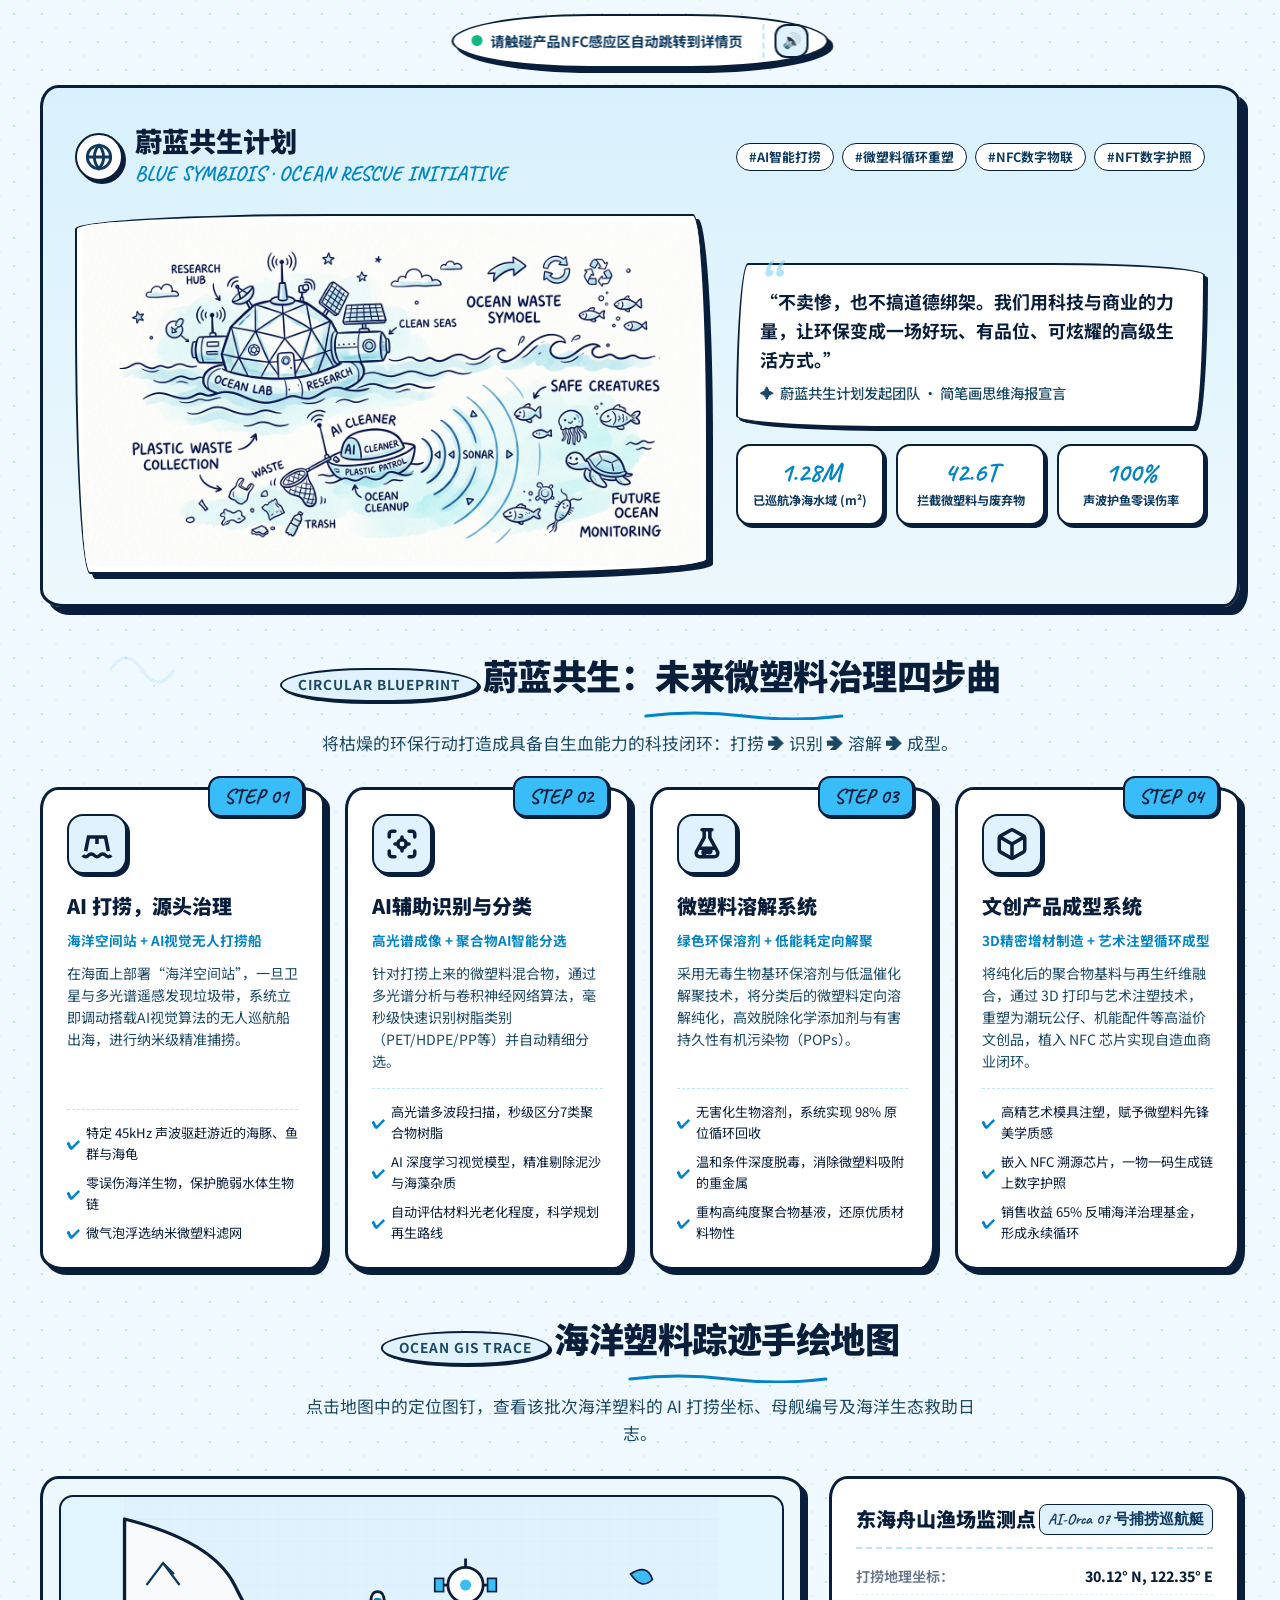
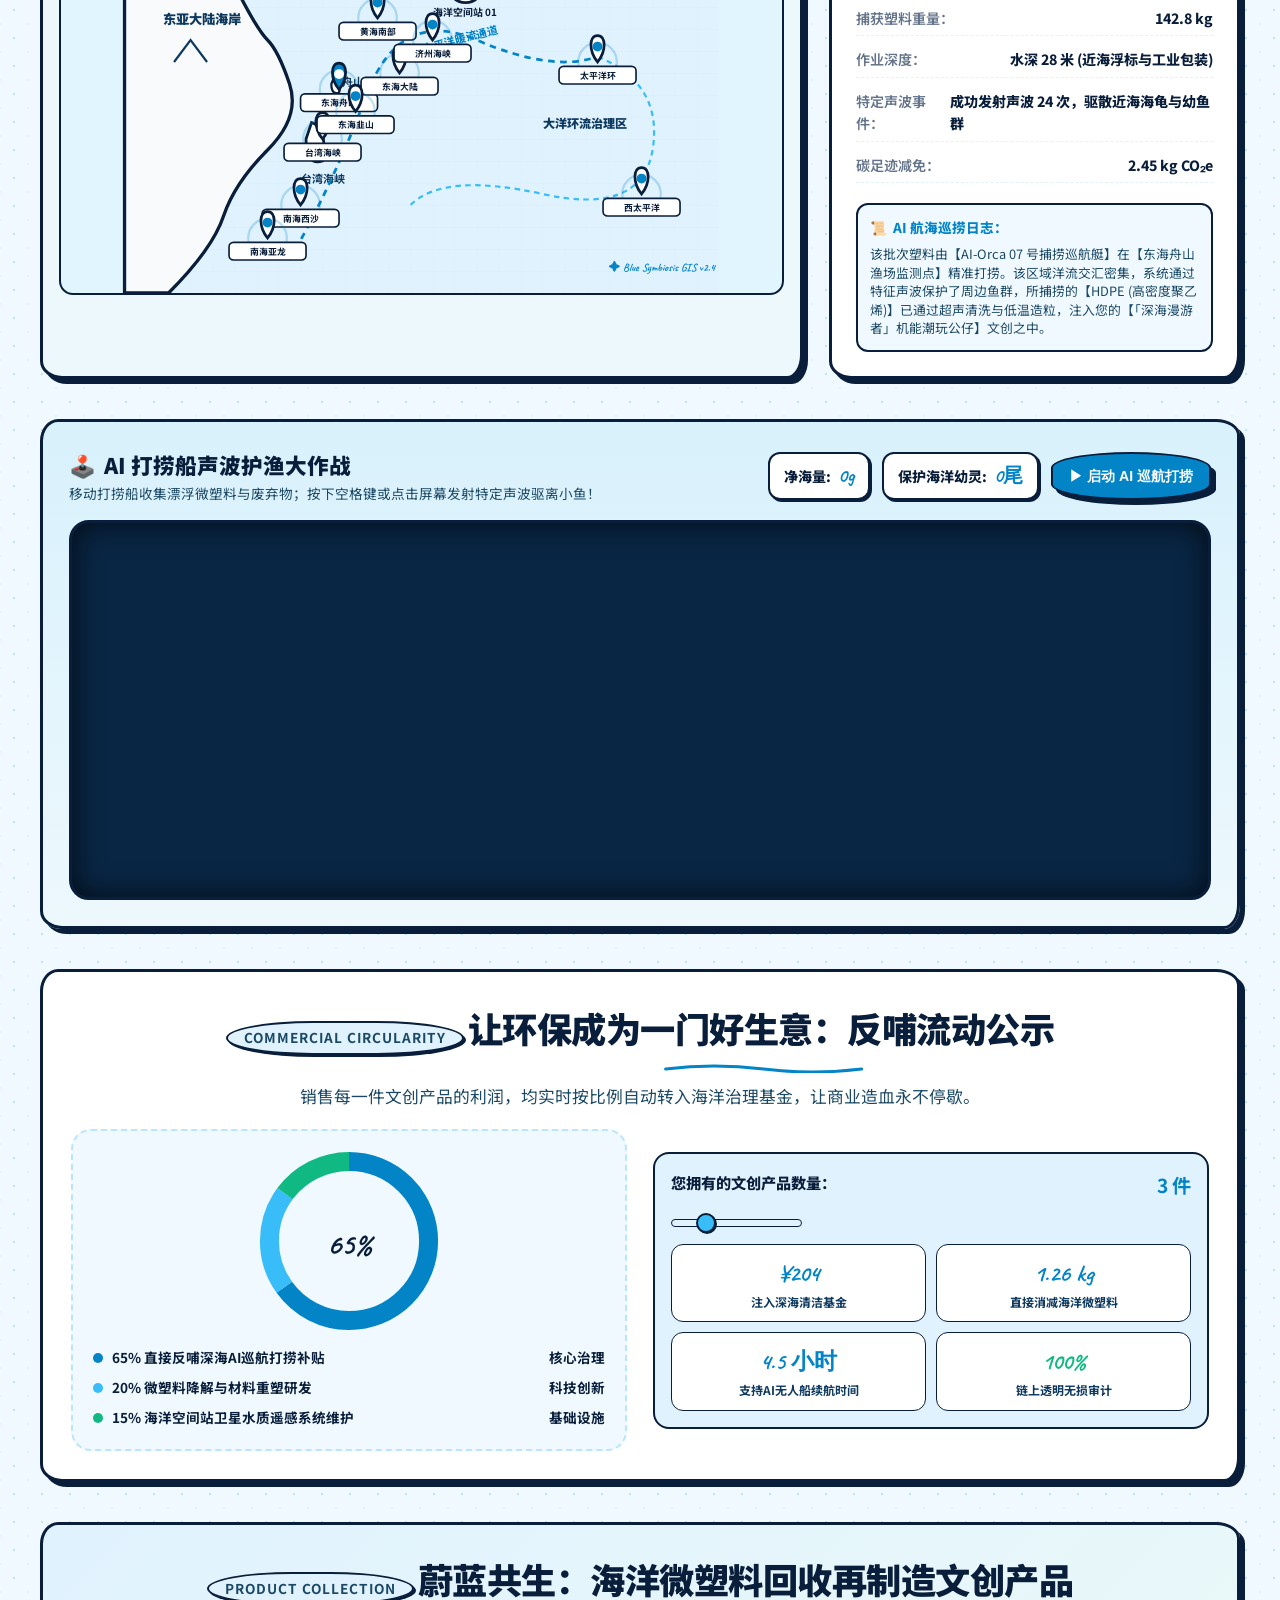
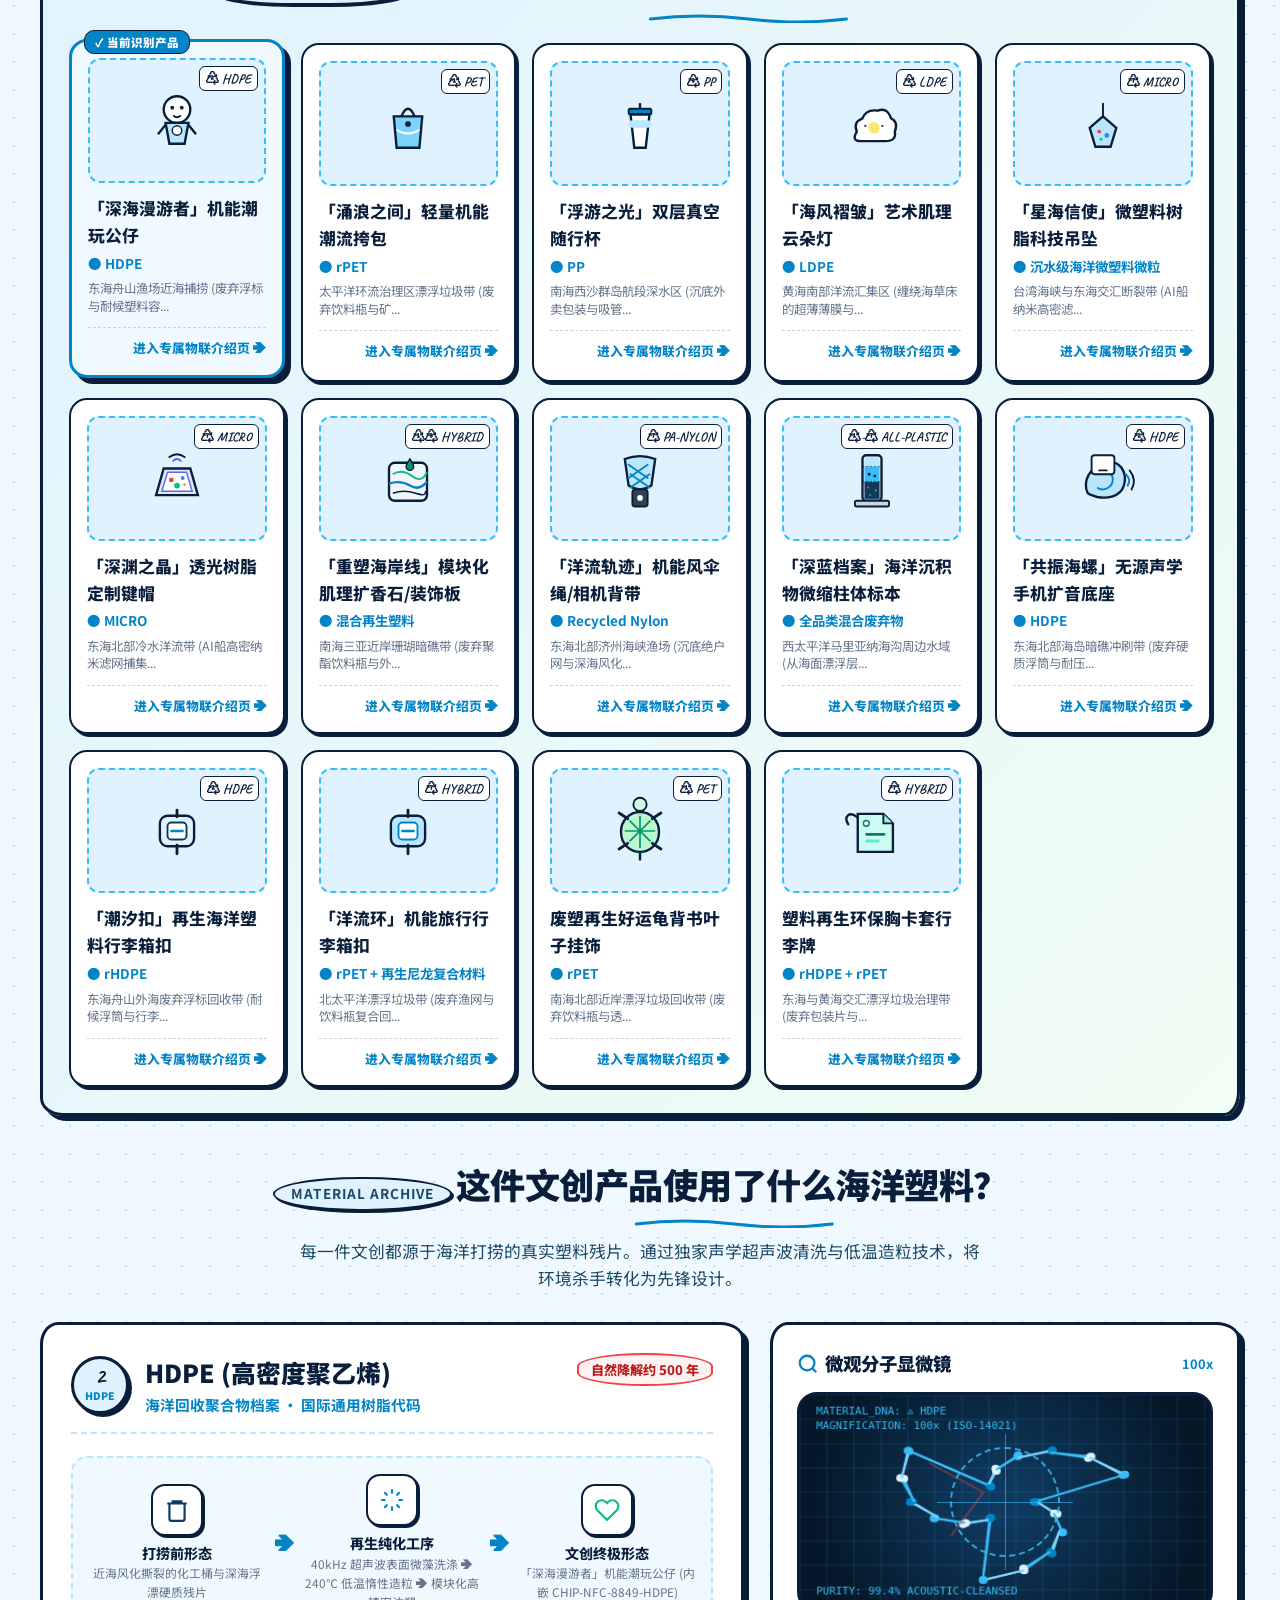
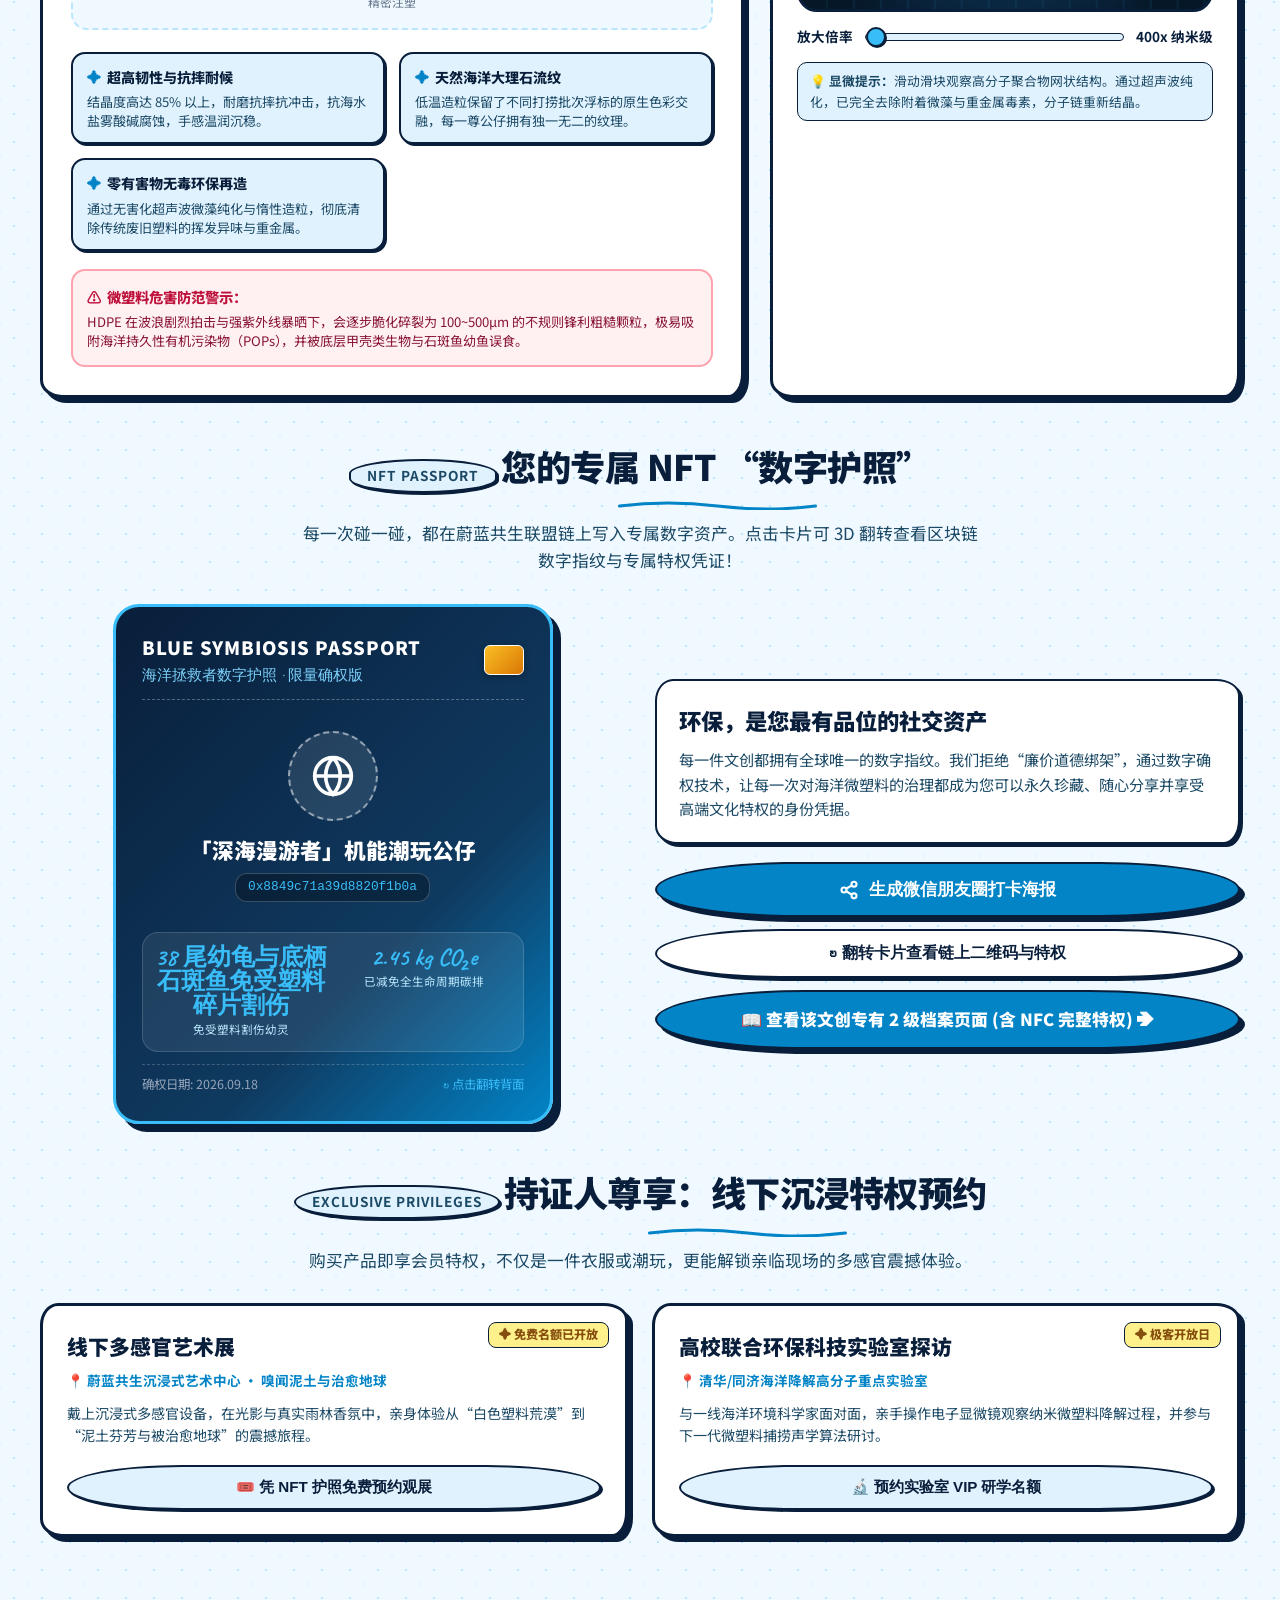
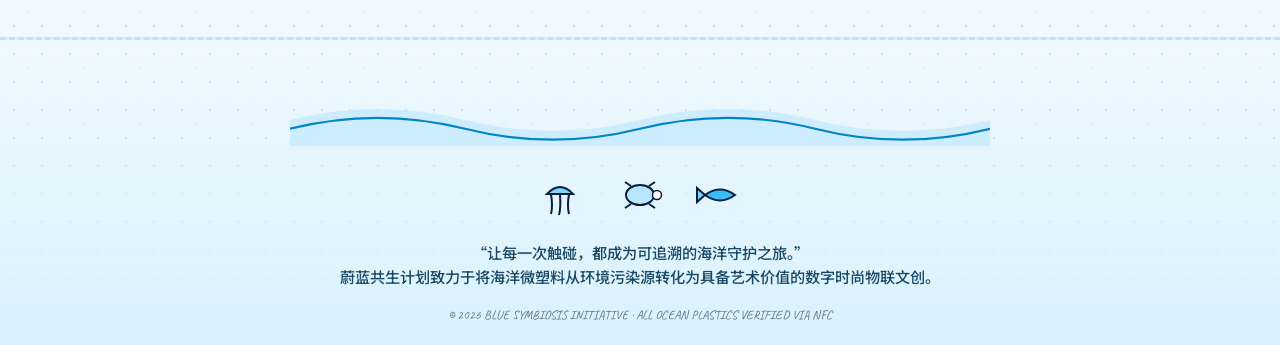
==== commit f12ecab1: "修改细节" ====
--- a/index.html
+++ b/index.html
@@ -684,39 +684,20 @@
          产品区：文创产品列表
          ========================================================================== -->
     <section class="nfc-simulator-box" id="nfcSelectorSection">
-      <div class="nfc-tap-action-header">
-        <div class="nfc-tip-badge">
-          <svg class="nfc-wave-svg" viewBox="0 0 24 24" fill="none" stroke="currentColor" stroke-width="2.5">
-            <path d="M6 8a6 6 0 0 1 12 0" />
-            <path d="M3 6a10 10 0 0 1 18 0" />
-            <path d="M9 10a2 2 0 0 1 6 0" />
+      <div class="section-header" style="margin-bottom: 20px;">
+        <span class="section-tag">PRODUCT COLLECTION</span>
+        <h2 class="section-title">
+          蔚蓝共生：海洋微塑料回收再制造文创产品
+          <svg class="doodle-underline" viewBox="0 0 200 12" fill="none">
+            <path d="M 2 8 Q 50 2 100 8 T 198 8" stroke="#0284c7" stroke-width="3" stroke-linecap="round" />
           </svg>
-          <div>
-            <strong>碰一碰感应区：</strong>
-            <span>点击下方任意文创卡片，即可直达其专有 2 级物联介绍页面（手机识别 NFC 标签后亦自动直达）</span>
-          </div>
-        </div>
+        </h2>
       </div>
 
       <div class="products-scroll-grid" id="productsScrollGrid">
         <!-- 由 JavaScript 动态填充 -->
       </div>
     </section>
-
-    <script>
-      const mainContent = document.querySelector('.main-wrapper');
-      const materialHeader = document.getElementById('materialSectionHeader');
-      const materialDetails = document.getElementById('materialDetailContainer');
-      const productSection = document.getElementById('nfcSelectorSection');
-      if (mainContent && materialHeader && materialDetails && productSection) {
-        productSection.after(materialHeader, materialDetails);
-      }
-      const passportSection = document.getElementById('passportSection');
-      const perksHeader = document.getElementById('perksSectionHeader');
-      if (passportSection && perksHeader) {
-        perksHeader.before(passportSection);
-      }
-    </script>
 
     <!-- ==========================================================================
          模块 8: 生态特权中心 (Offline Multi-Sensory Art Exhibition & Eco-Lab Booking)
@@ -763,6 +744,21 @@
     </div>
 
   </main>
+
+  <script>
+    const mainContent = document.querySelector('.main-wrapper');
+    const materialHeader = document.getElementById('materialSectionHeader');
+    const materialDetails = document.getElementById('materialDetailContainer');
+    const productSection = document.getElementById('nfcSelectorSection');
+    if (mainContent && materialHeader && materialDetails && productSection) {
+      productSection.after(materialHeader, materialDetails);
+    }
+    const passportSection = document.getElementById('passportSection');
+    const perksHeader = document.getElementById('perksSectionHeader');
+    if (passportSection && perksHeader) {
+      perksHeader.before(passportSection);
+    }
+  </script>
 
   <!-- ==========================================================================
        页脚简笔画海浪与致谢
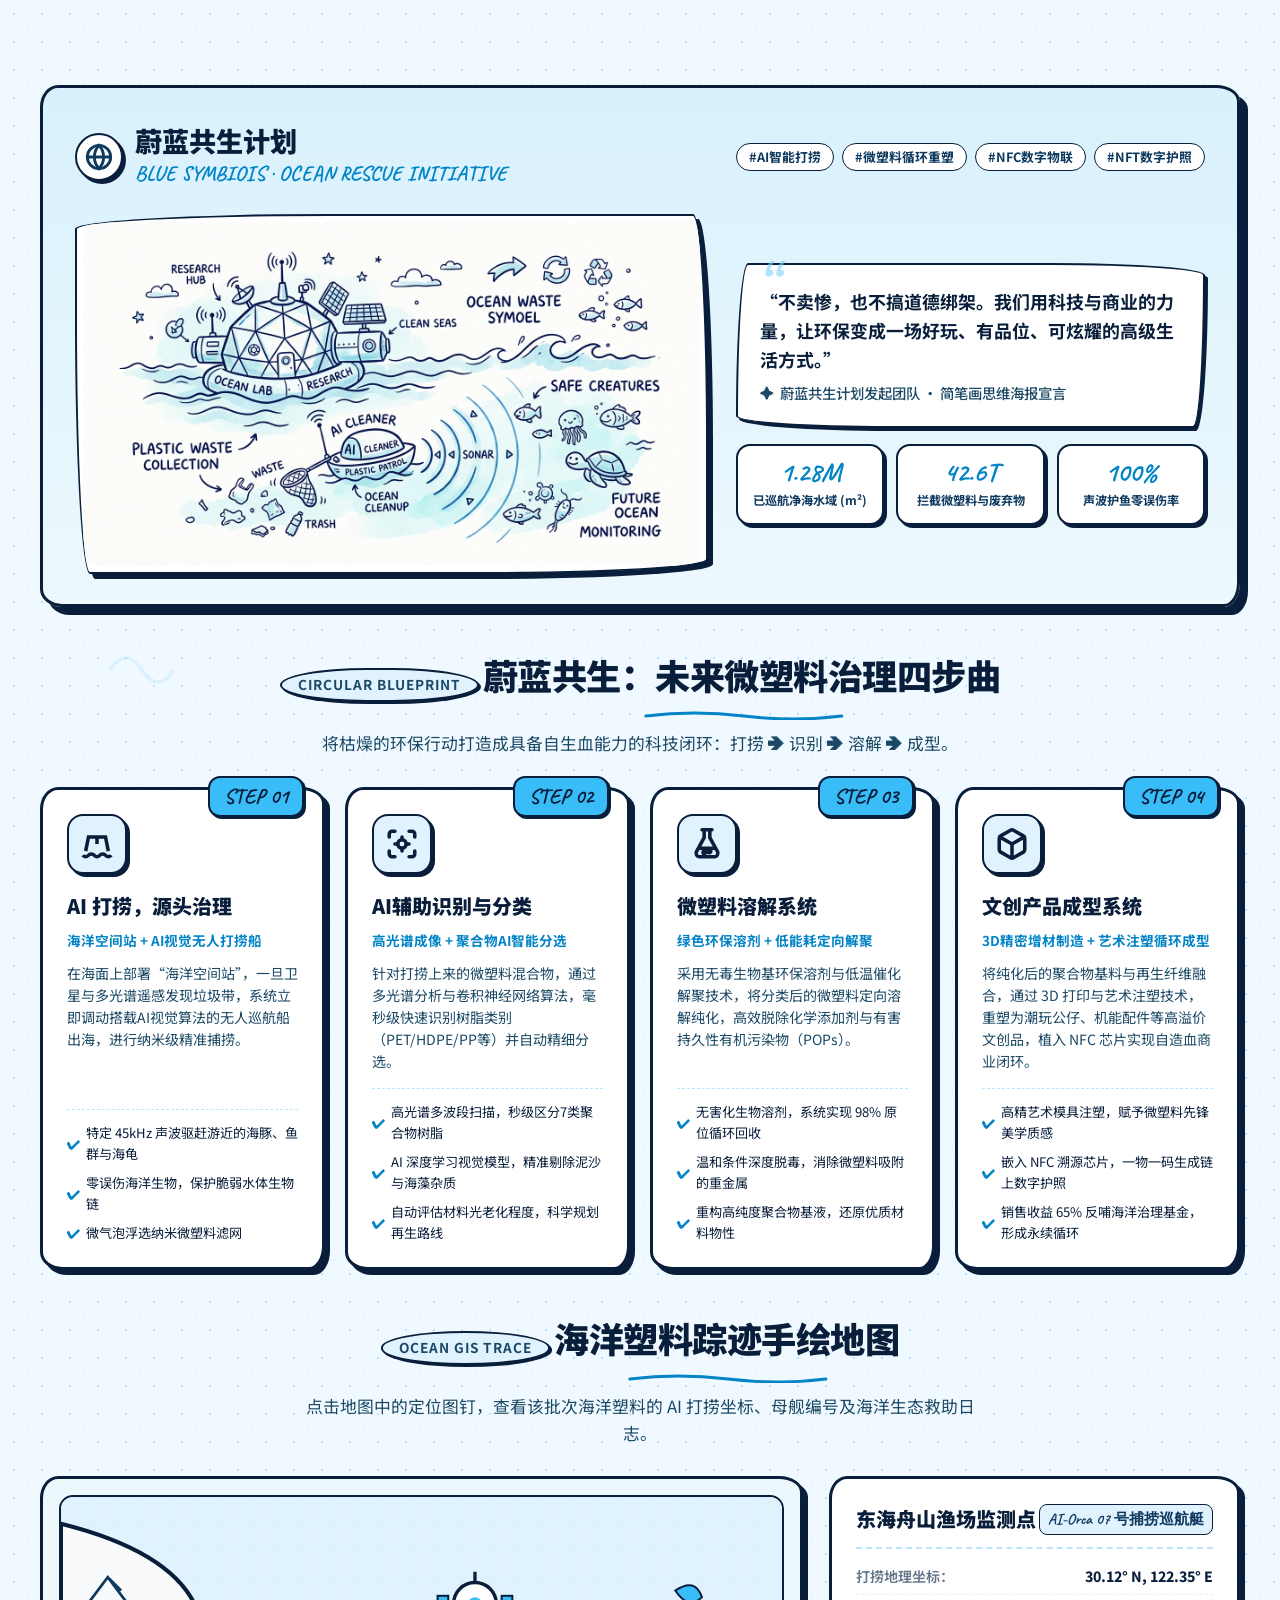
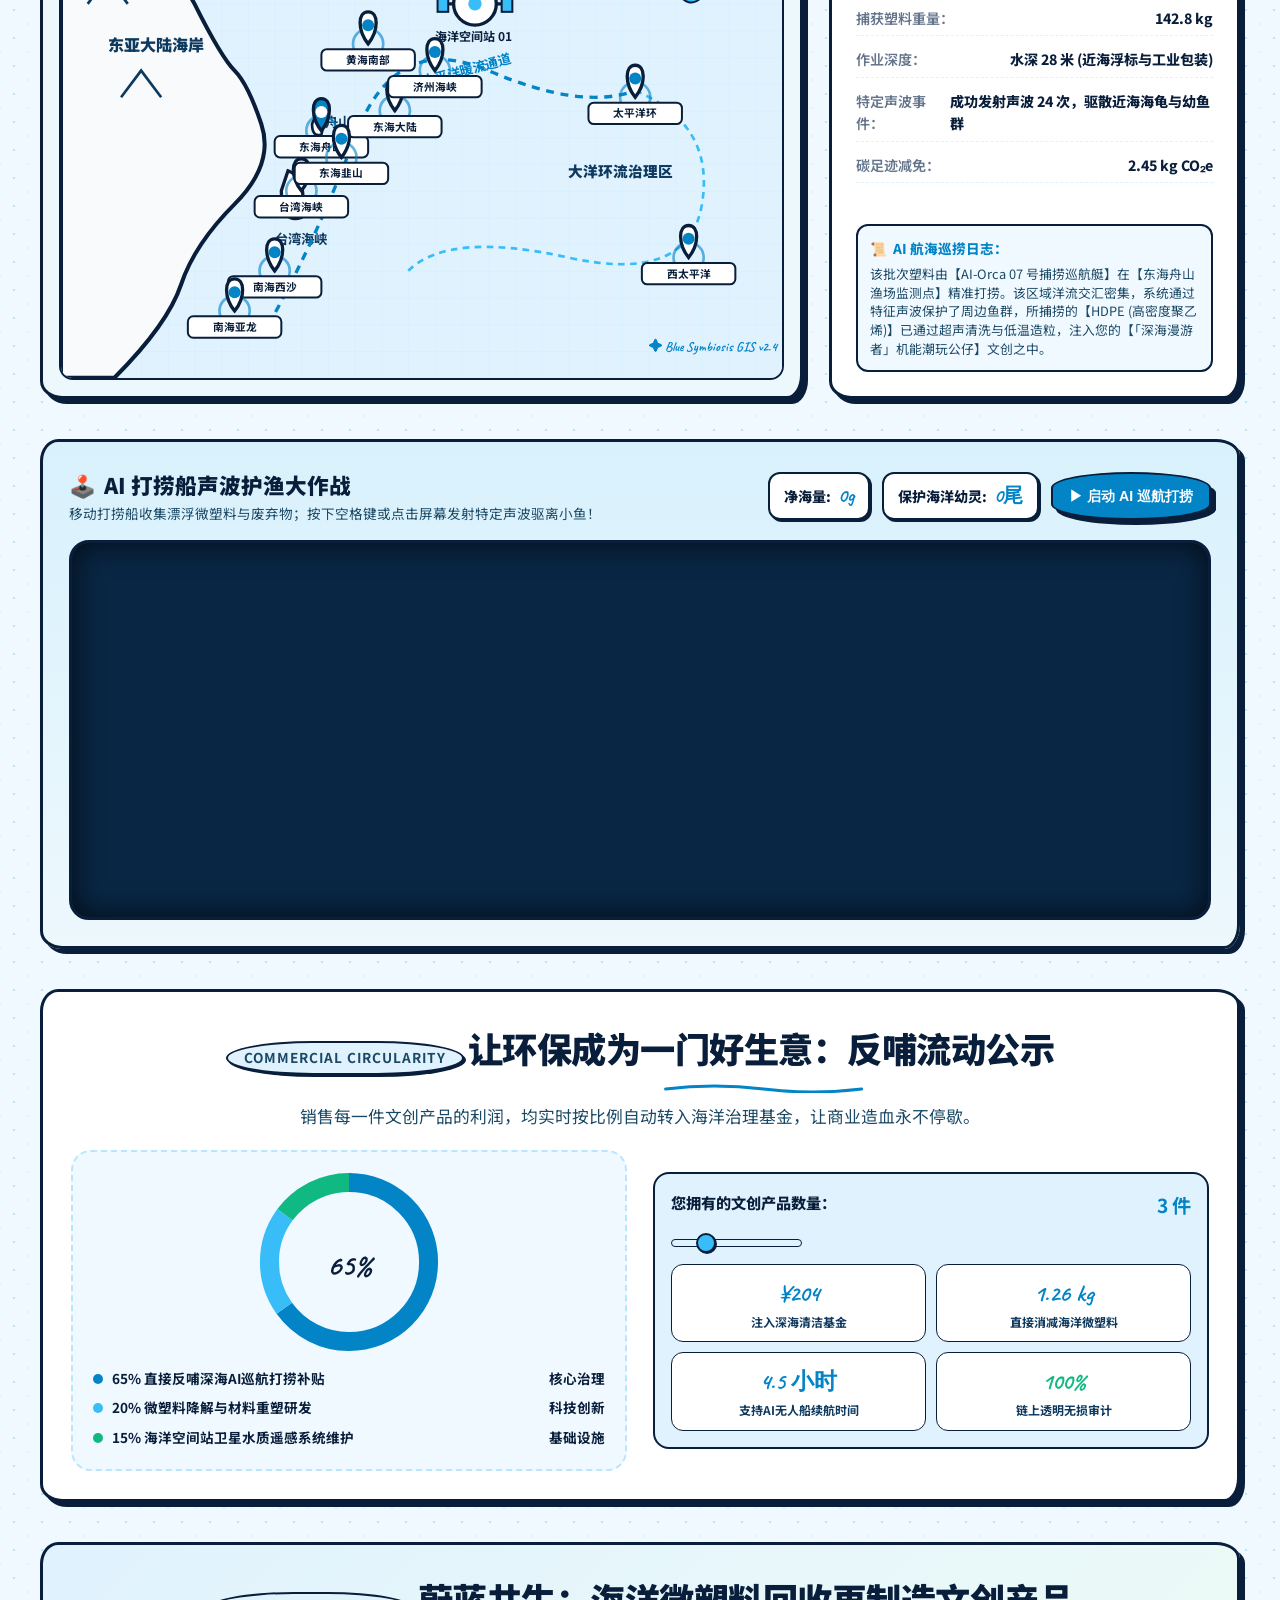
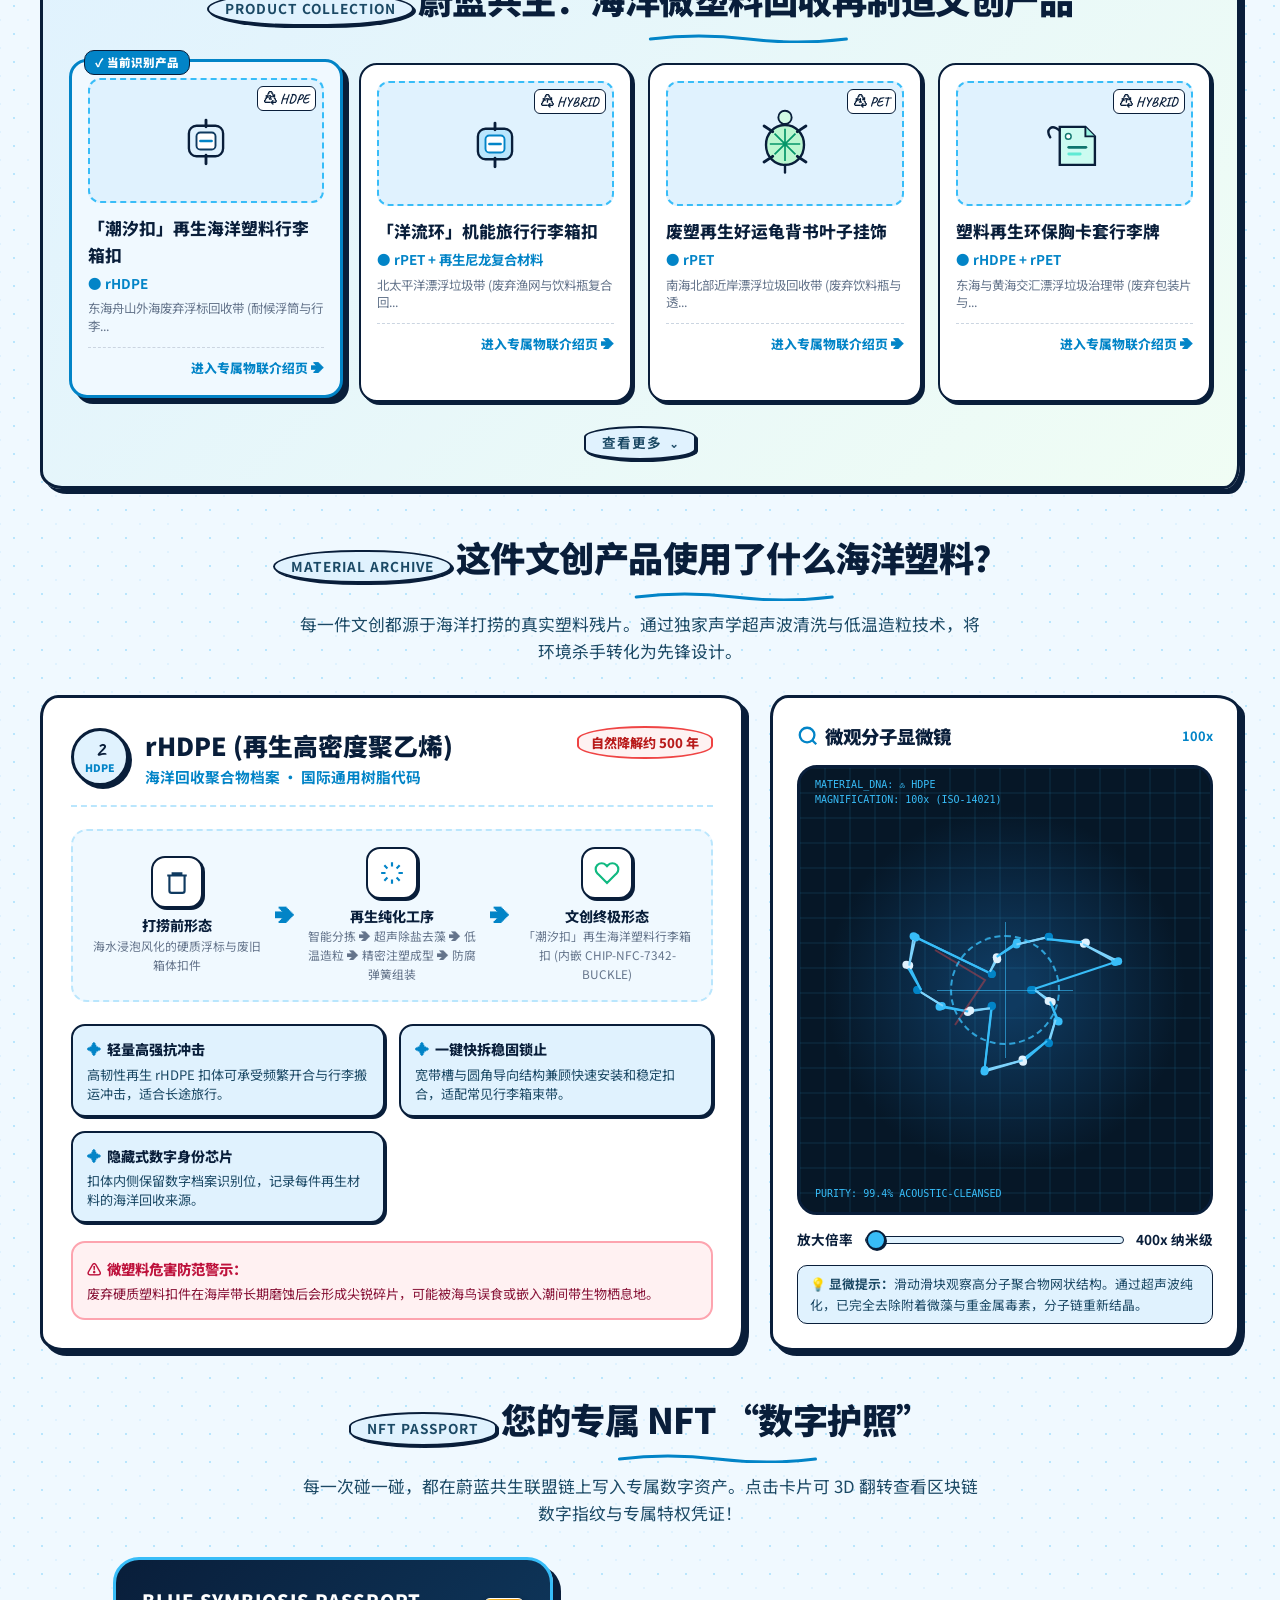
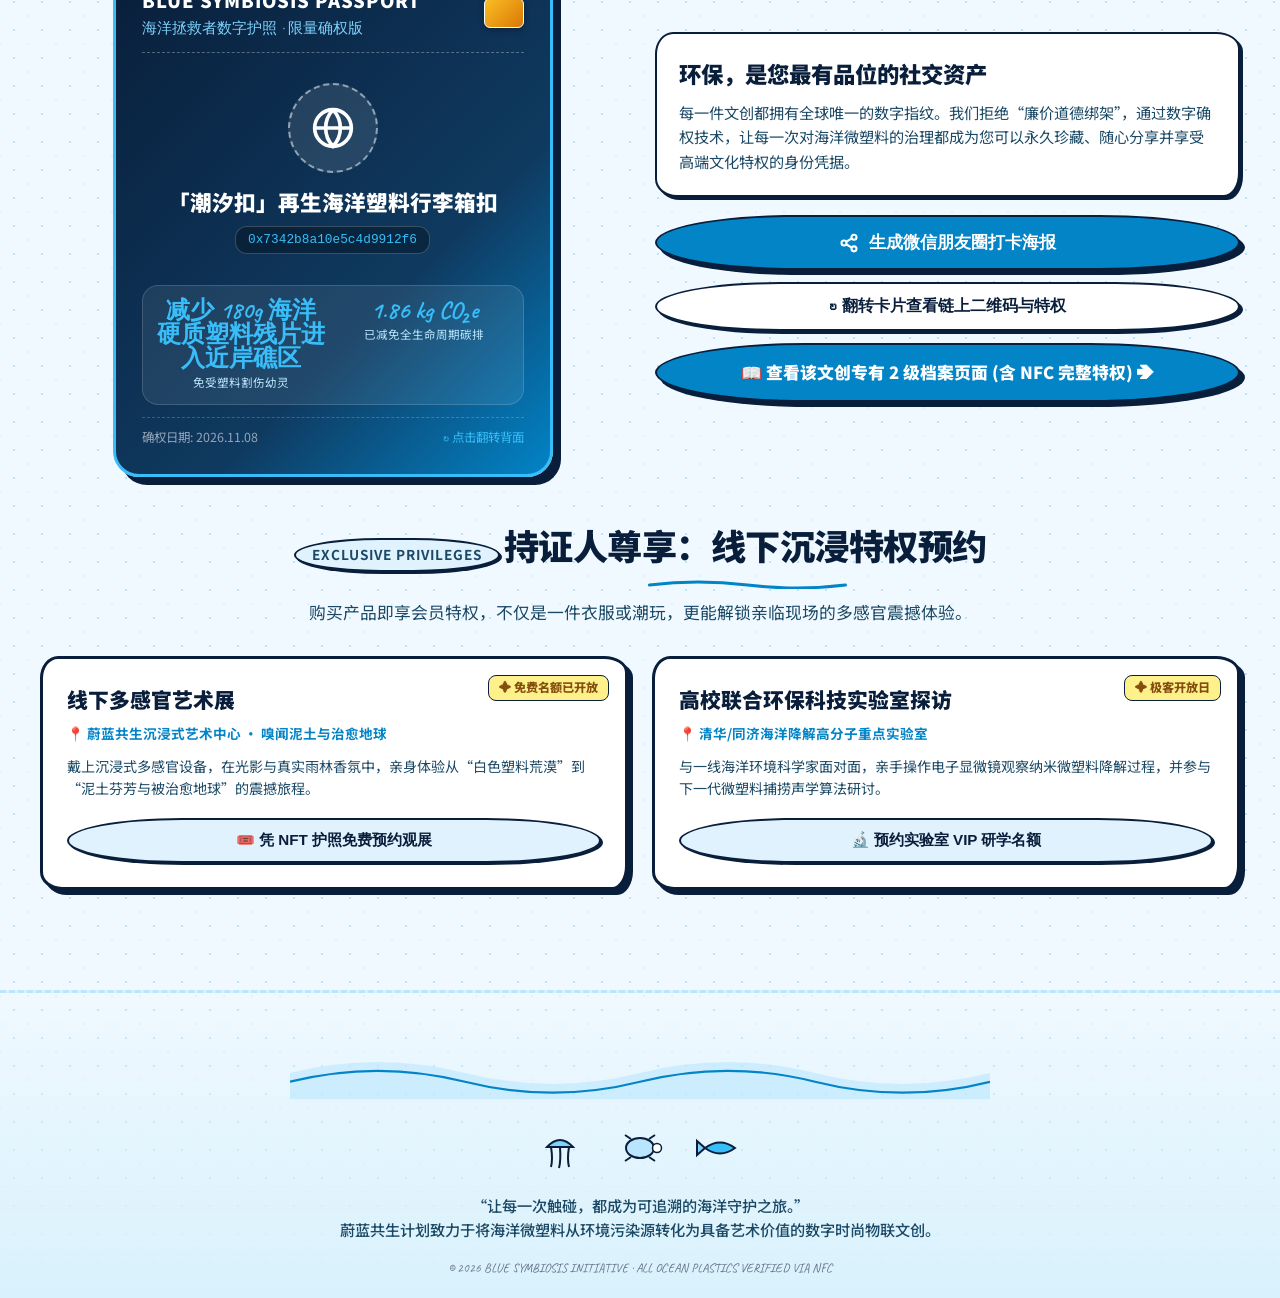
==== commit 6f10493a: "产品页调整" ====
--- a/index.html
+++ b/index.html
@@ -697,6 +697,10 @@
       <div class="products-scroll-grid" id="productsScrollGrid">
         <!-- 由 JavaScript 动态填充 -->
       </div>
+      <button class="products-more-button" id="productsMoreButton" type="button" aria-expanded="false">
+        <span>查看更多</span>
+        <span aria-hidden="true">⌄</span>
+      </button>
     </section>
 
     <!-- ==========================================================================
--- a/css/style.css
+++ b/css/style.css
@@ -119,6 +119,10 @@
   box-shadow: var(--doodle-shadow-lg);
 }
 
+.nfc-floating-bar.is-desktop-landscape {
+  display: none;
+}
+
 .nfc-status-pill {
   display: flex;
   align-items: center;
@@ -594,6 +598,37 @@
   gap: 16px;
 }
 
+.products-more-button {
+  display: flex;
+  align-items: center;
+  justify-content: center;
+  gap: 8px;
+  margin: 24px auto 0;
+  padding: 4px 16px;
+  background: var(--c-ice-blue);
+  color: var(--c-deep-blue);
+  border: 2px solid var(--c-dark-navy);
+  border-radius: var(--sketch-radius-pill);
+  box-shadow: 2px 2px 0px var(--c-dark-navy);
+  font: inherit;
+  font-size: 0.85rem;
+  font-weight: 700;
+  letter-spacing: 1px;
+  cursor: pointer;
+  transition: transform 0.2s ease, box-shadow 0.2s ease, background 0.2s ease;
+}
+
+.products-more-button:hover {
+  background: var(--c-sky-blue);
+  transform: translateY(-2px);
+  box-shadow: 3px 3px 0px var(--c-dark-navy);
+}
+
+.products-more-button:active {
+  transform: translateY(1px);
+  box-shadow: var(--doodle-shadow-hover);
+}
+
 .product-item-card {
   background: var(--c-pure-white);
   border: var(--doodle-border);
@@ -931,7 +966,8 @@
 
 .micro-view-screen {
   width: 100%;
-  height: 220px;
+  height: auto;
+  min-height: 220px;
   background: #091e3a;
   border: 3px solid var(--c-dark-navy);
   border-radius: 20px;
@@ -939,11 +975,13 @@
   overflow: hidden;
   box-shadow: inset 0 0 25px rgba(0, 0, 0, 0.6);
   cursor: crosshair;
+  flex: 1;
 }
 
 .micro-canvas {
   width: 100%;
   height: 100%;
+  display: block;
 }
 
 .micro-reticle {
@@ -1170,15 +1208,28 @@
   padding: 16px;
   position: relative;
   overflow: hidden;
+  display: flex;
 }
 
 .map-svg-canvas {
   width: 100%;
-  height: 400px;
+  height: auto;
+  min-height: 0;
   background: #e1f5fe;
   border: 2px solid var(--c-dark-navy);
   border-radius: 14px;
   display: block;
+  flex: 1;
+}
+
+@media (max-width: 950px) {
+  .trace-map-board {
+    display: block;
+  }
+
+  .map-svg-canvas {
+    height: 400px;
+  }
 }
 
 .trace-info-panel {
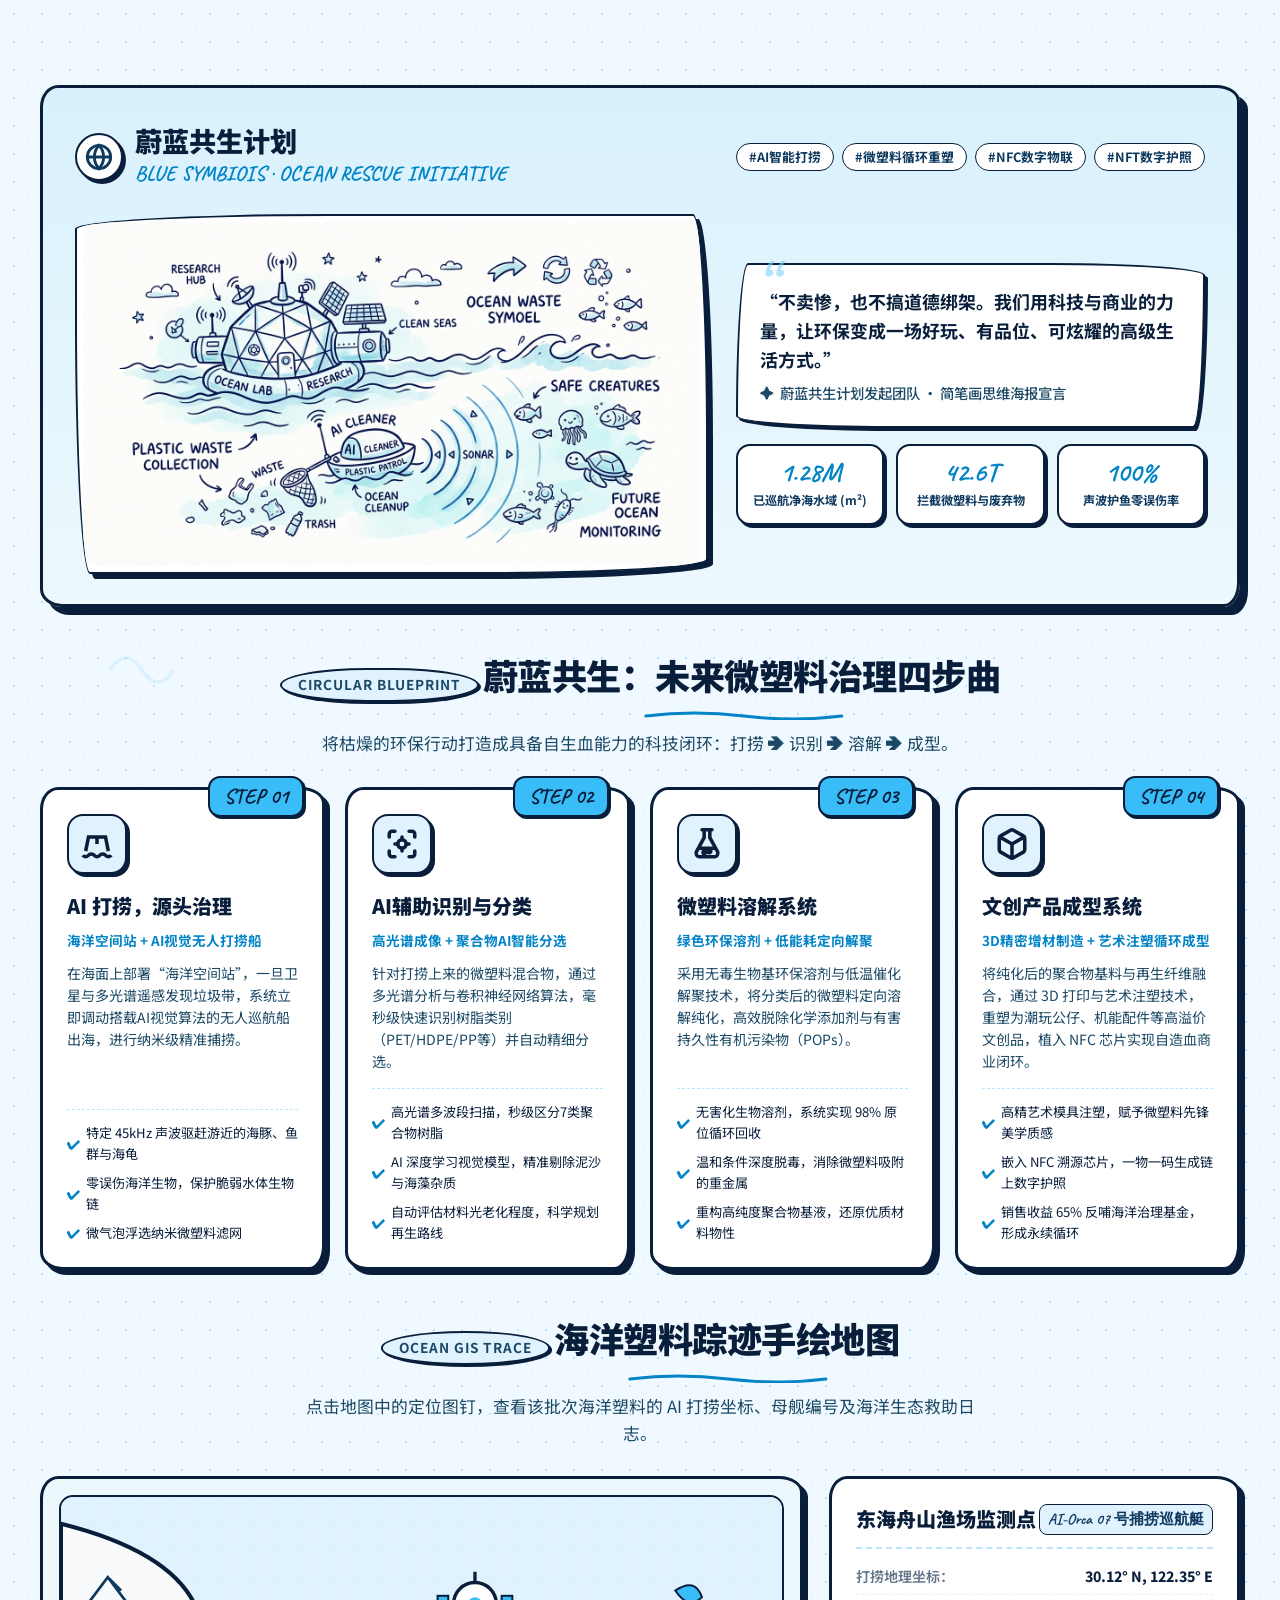
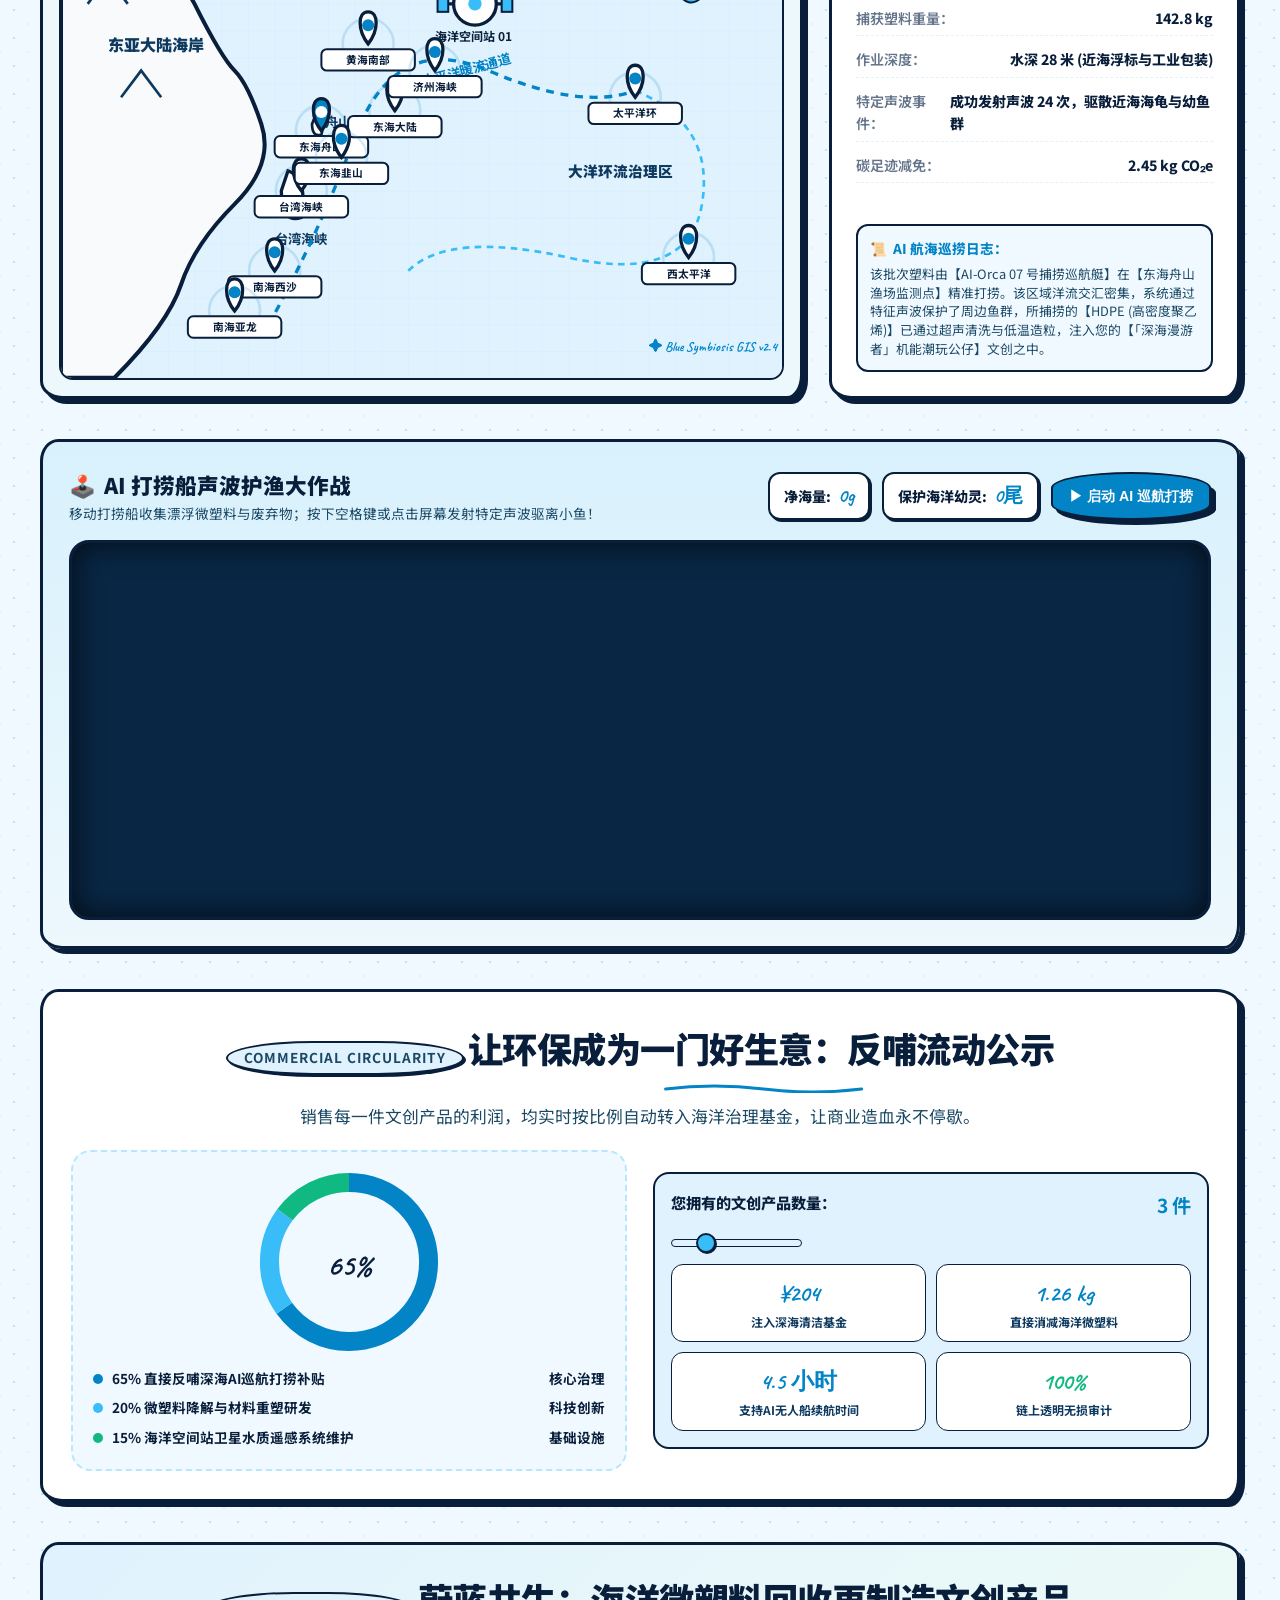
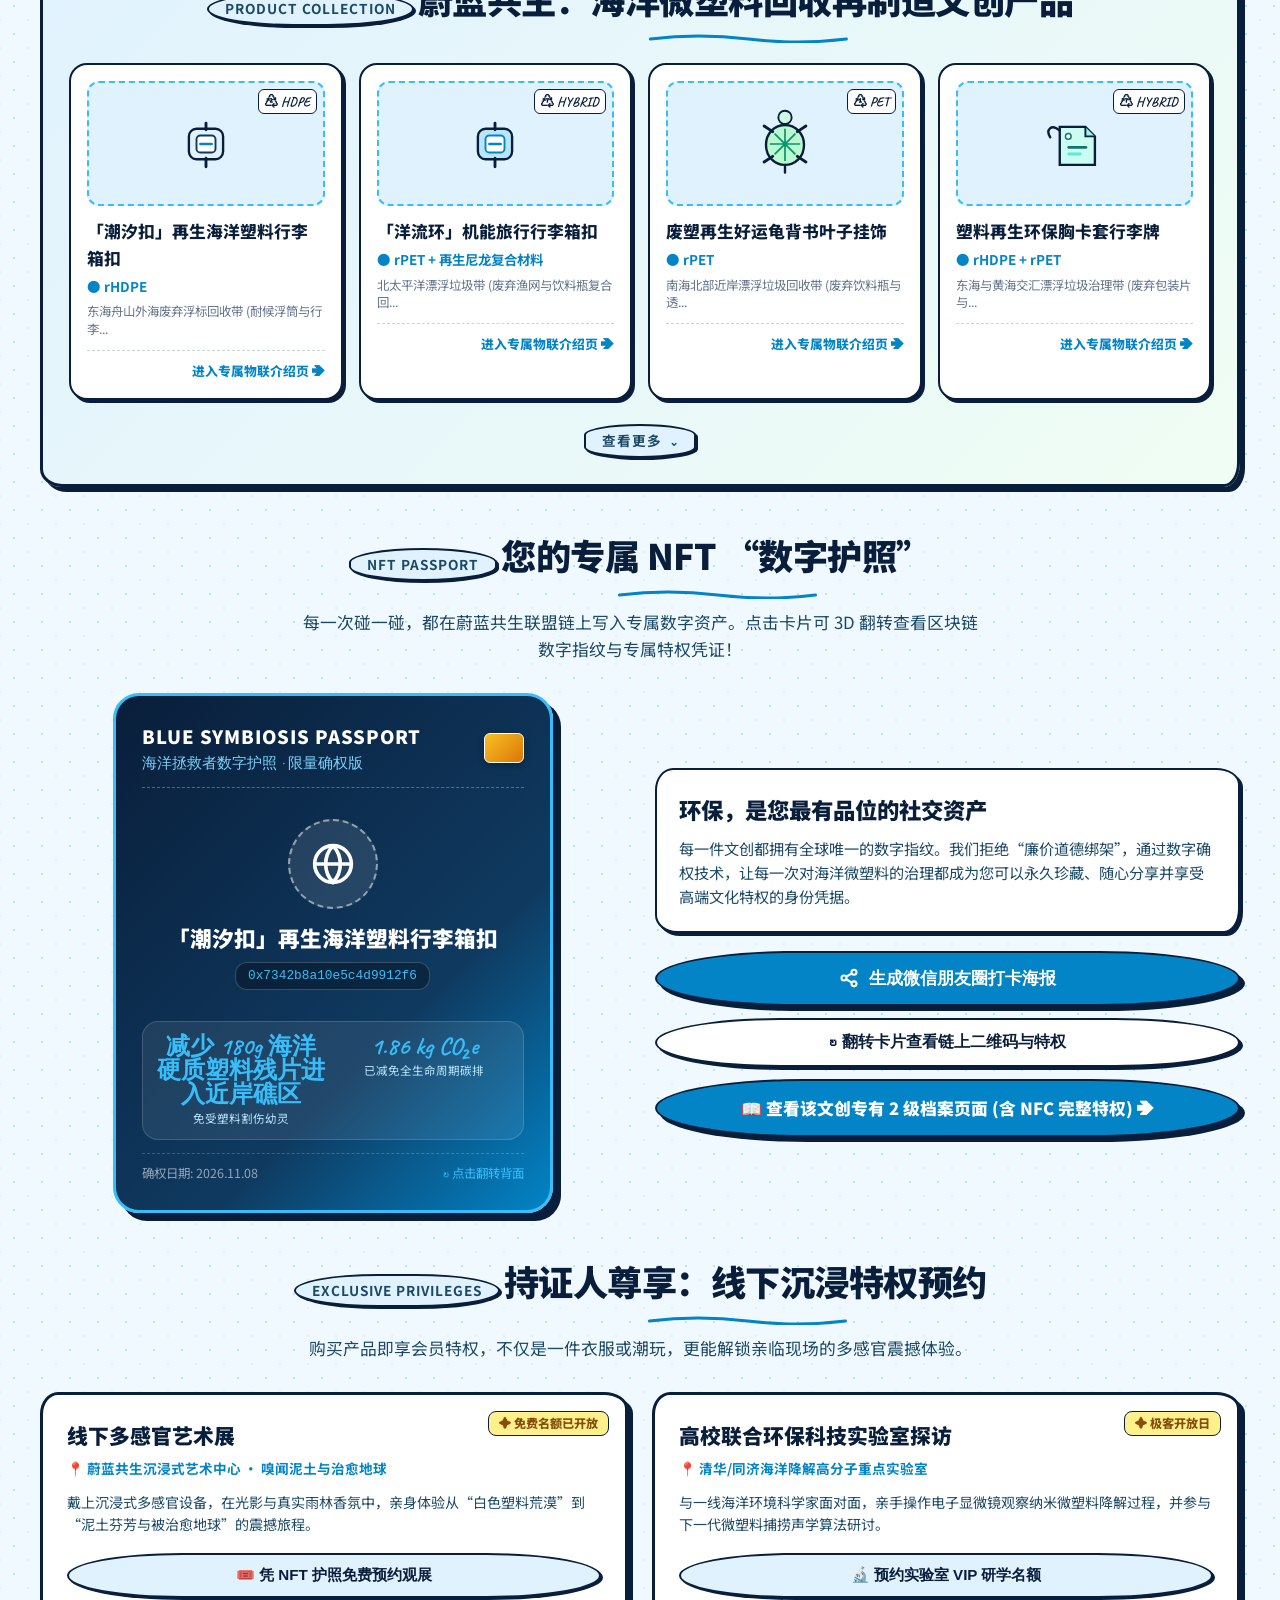
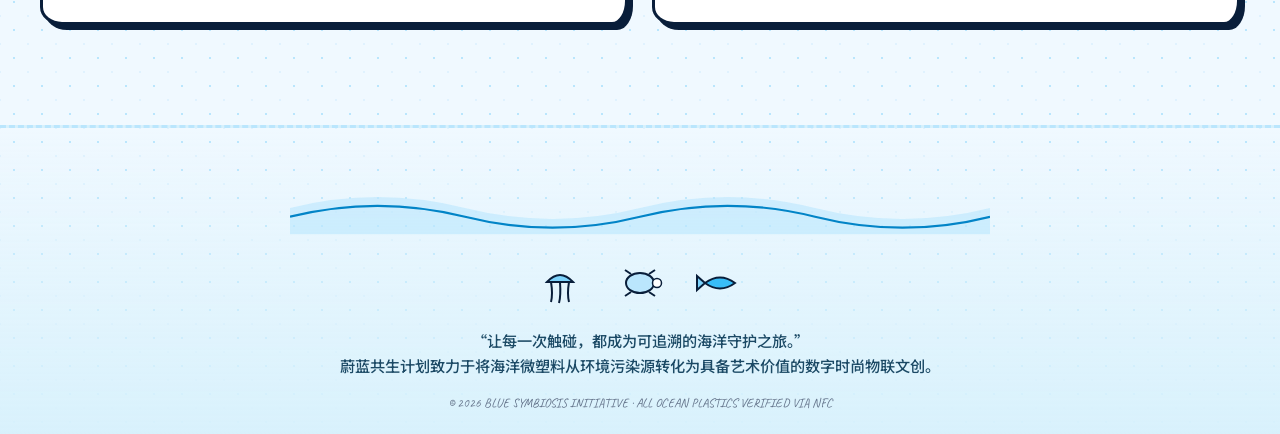
==== commit cdf2cf0c: "更改产品页面布局" ====
--- a/index.html
+++ b/index.html
@@ -751,12 +751,7 @@
 
   <script>
     const mainContent = document.querySelector('.main-wrapper');
-    const materialHeader = document.getElementById('materialSectionHeader');
-    const materialDetails = document.getElementById('materialDetailContainer');
     const productSection = document.getElementById('nfcSelectorSection');
-    if (mainContent && materialHeader && materialDetails && productSection) {
-      productSection.after(materialHeader, materialDetails);
-    }
     const passportSection = document.getElementById('passportSection');
     const perksHeader = document.getElementById('perksSectionHeader');
     if (passportSection && perksHeader) {
--- a/css/style.css
+++ b/css/style.css
@@ -650,27 +650,6 @@
   border-color: var(--c-ocean-blue);
 }
 
-.product-item-card.active {
-  background: #f0f9ff;
-  border: 3.5px solid var(--c-ocean-blue);
-  box-shadow: 6px 6px 0px var(--c-dark-navy);
-  transform: translateY(-4px);
-}
-
-.product-item-card.active::before {
-  content: "✓ 当前识别产品";
-  position: absolute;
-  top: -12px;
-  left: 12px;
-  background: var(--c-ocean-blue);
-  color: var(--c-pure-white);
-  font-size: 0.72rem;
-  font-weight: 900;
-  padding: 2px 10px;
-  border-radius: 10px;
-  border: 1.5px solid var(--c-dark-navy);
-}
-
 .product-thumb-box {
   width: 100%;
   height: 125px;
@@ -753,6 +732,11 @@
 /* ==========================================================================
    模块 2: 材质档案与微观显微镜深度解析 (Material DNA & Microscope)
    ========================================================================== */
+#materialSectionHeader,
+#materialDetailContainer {
+  display: none;
+}
+
 .material-detail-container {
   display: grid;
   grid-template-columns: 1.2fr 0.8fr;
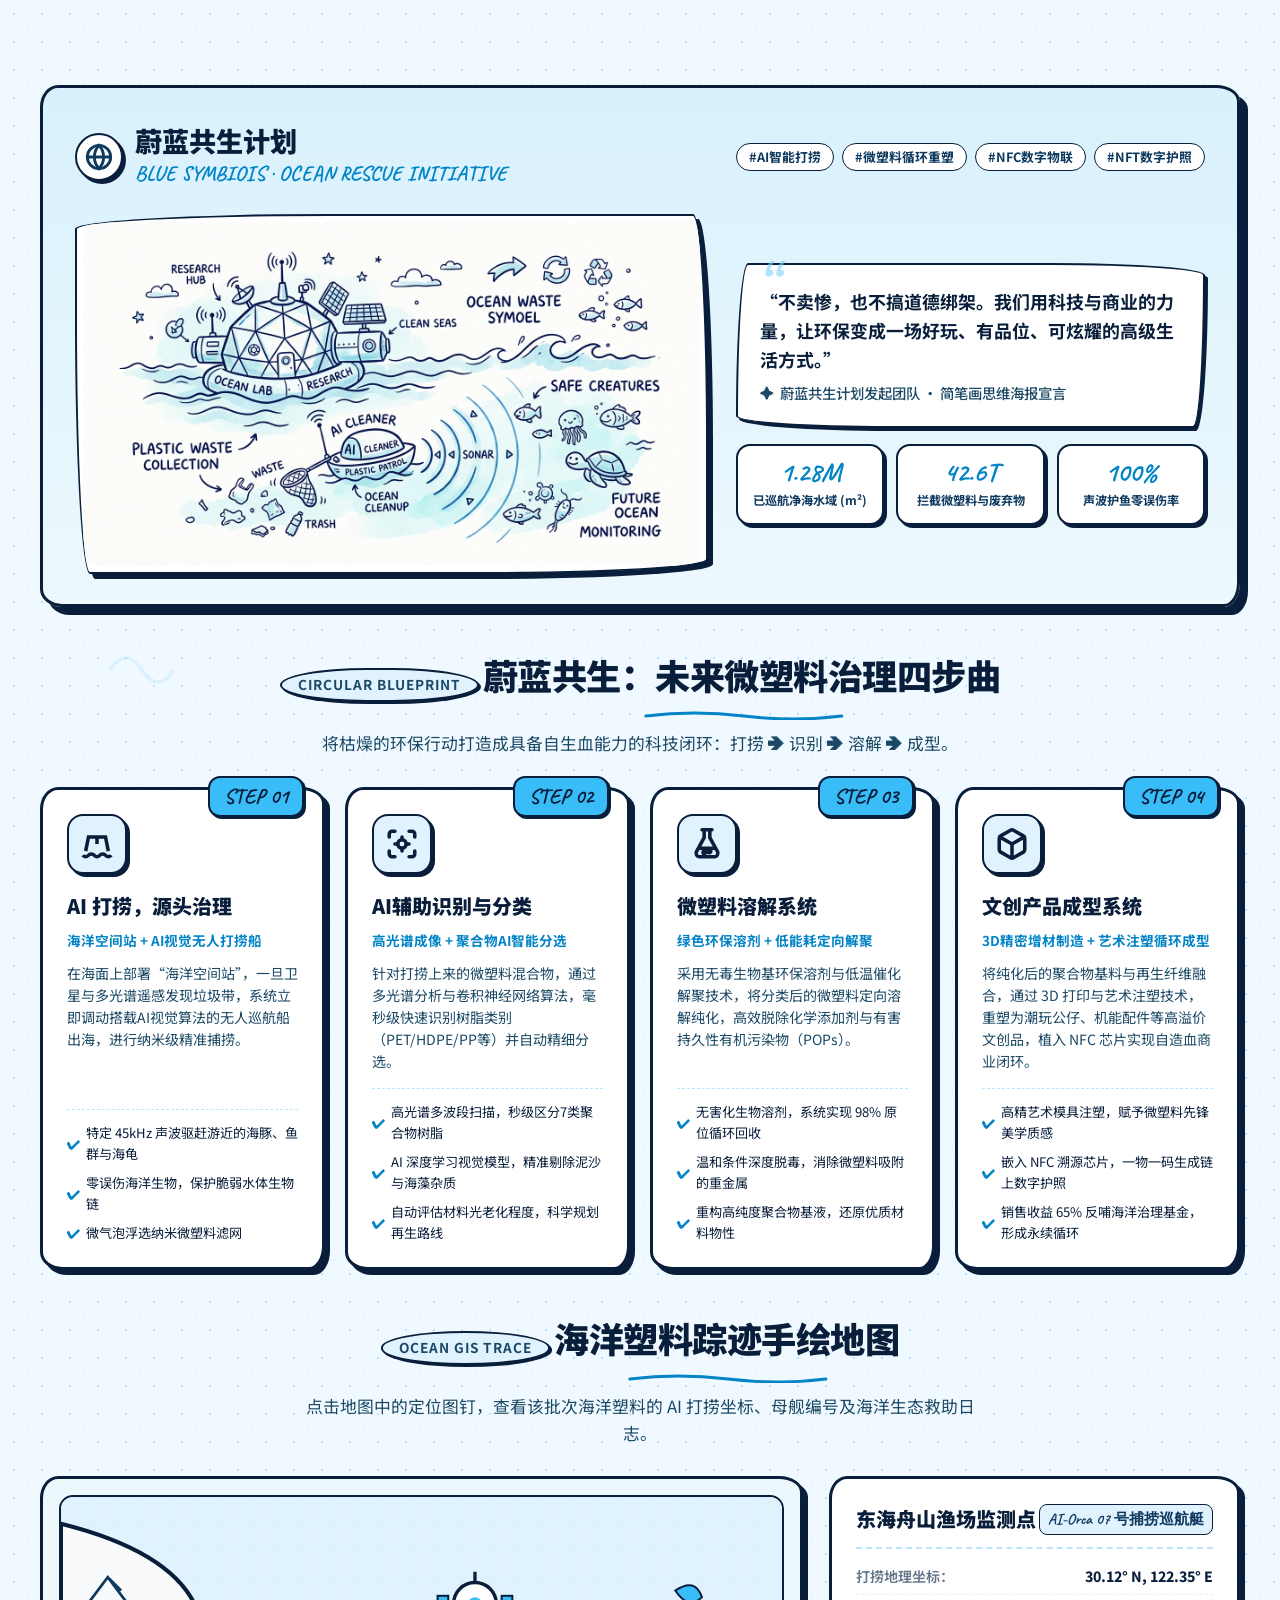
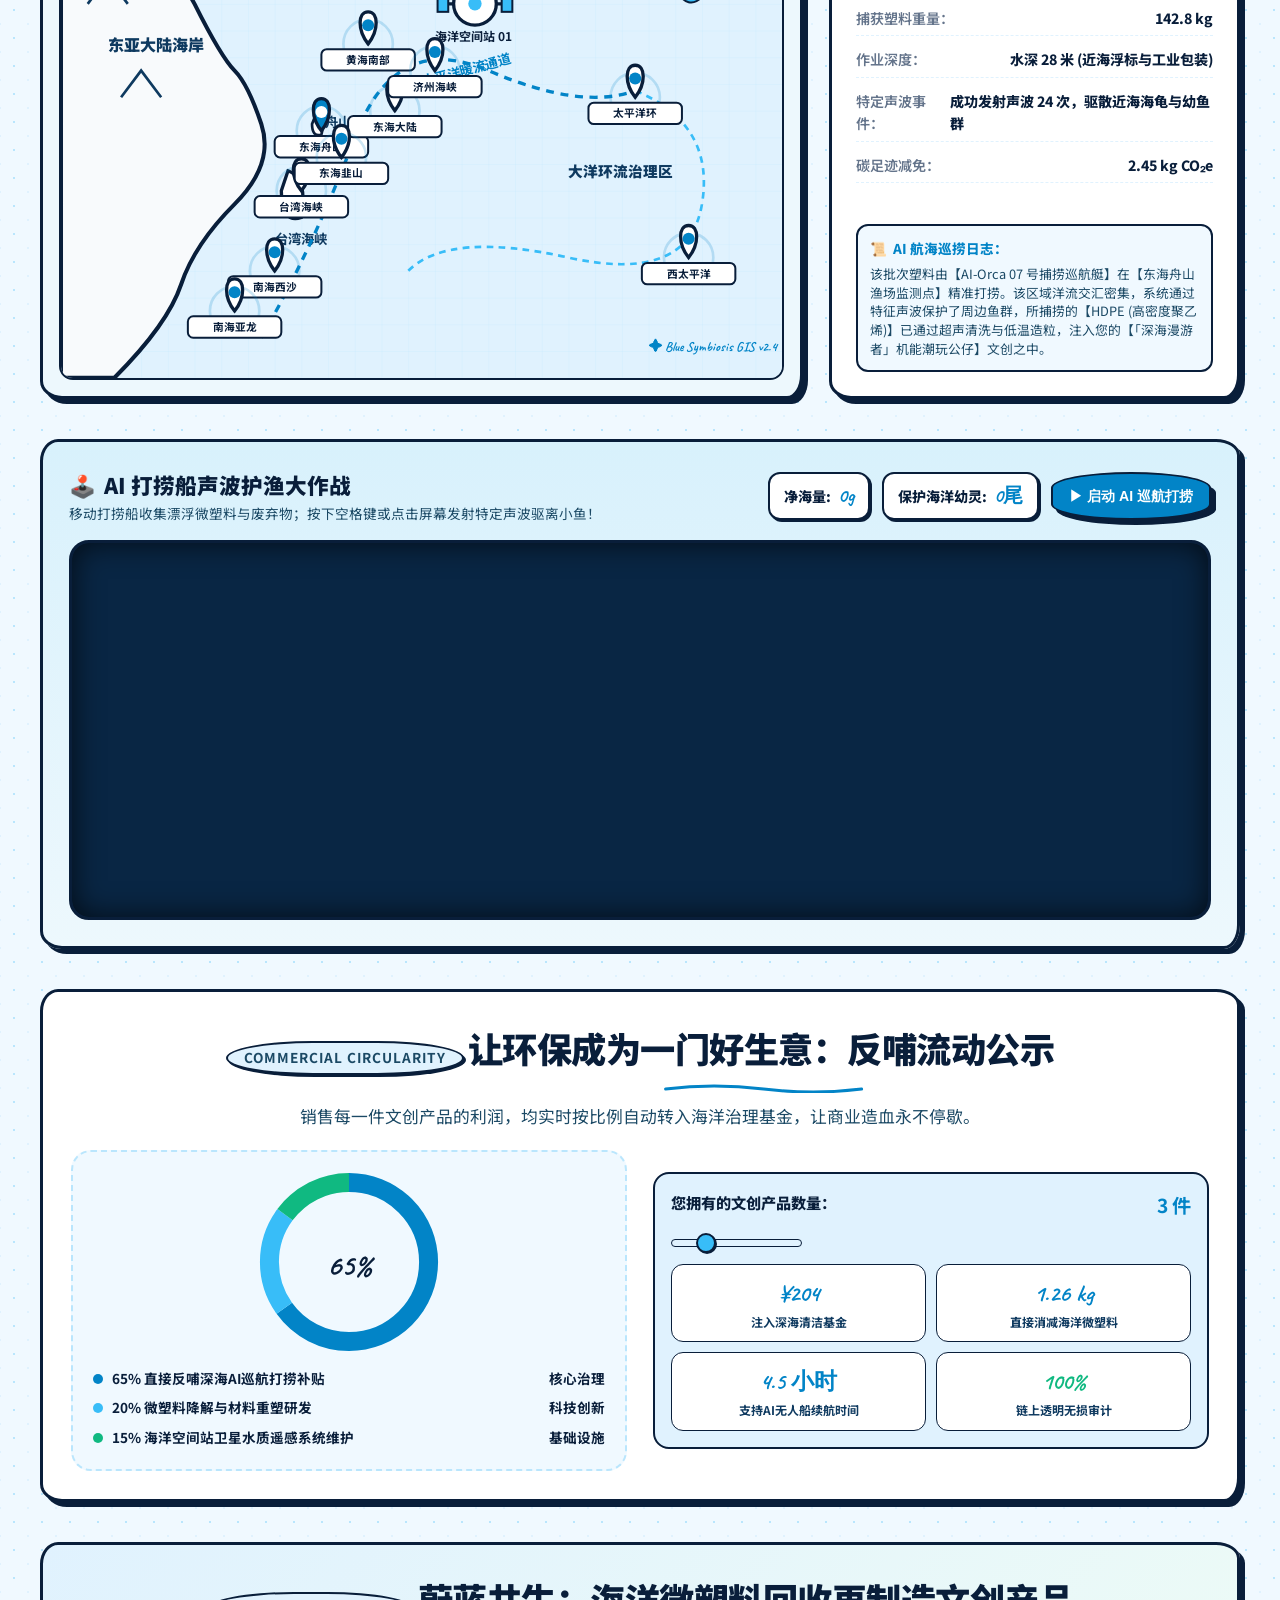
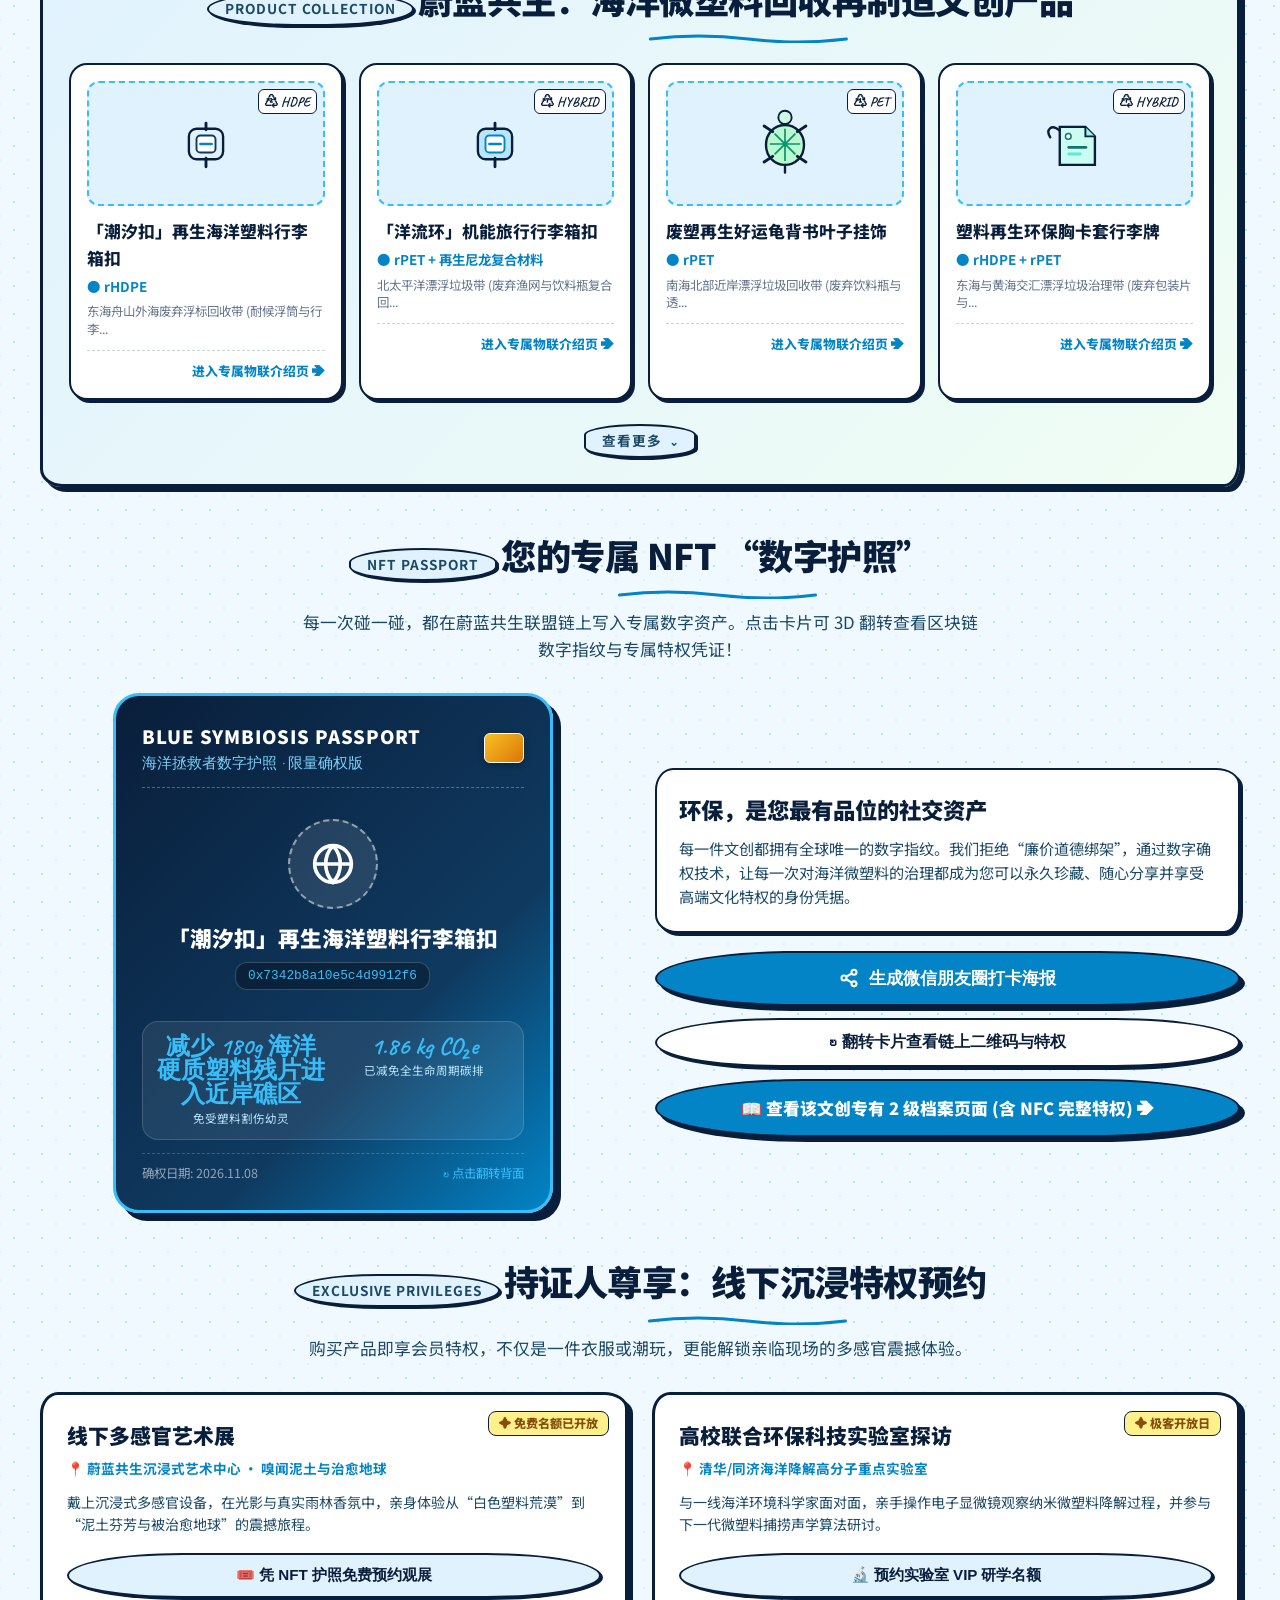
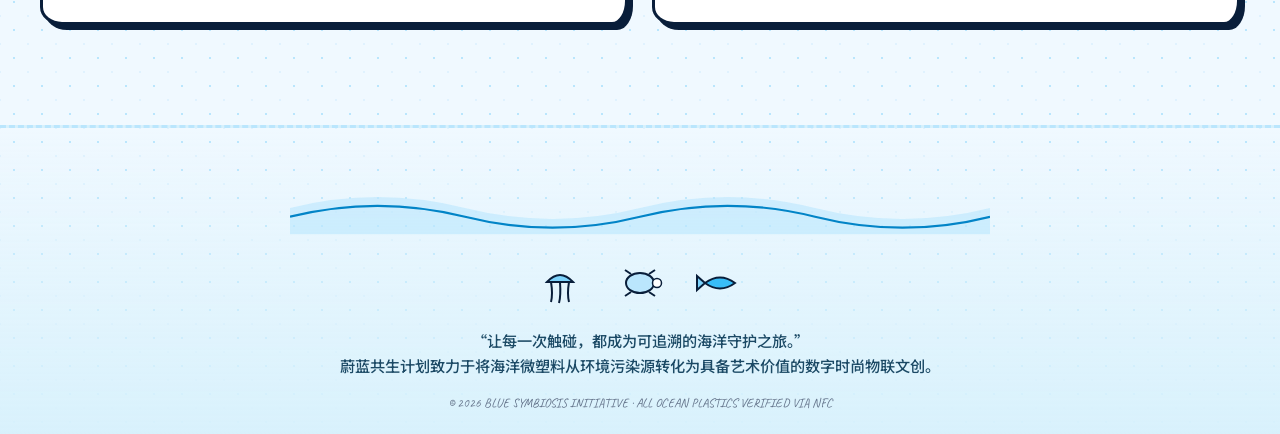
==== commit e0b9d591: "NFC识别" ====
--- a/index.html
+++ b/index.html
@@ -32,6 +32,9 @@
       <span id="nfcStatusText">请触碰产品NFC感应区自动跳转到详情页</span>
     </div>
     <div class="quick-tools">
+      <button class="tool-icon-btn nfc-scan-btn" id="btnNfcScan" title="启动网页 NFC 自动识别" aria-label="启动网页 NFC 自动识别">
+        📡 <span>启动 NFC</span>
+      </button>
       <button class="tool-icon-btn" id="btnAudioToggle" title="切换海浪背景原声" aria-label="音频切换">
         <span>🔊</span>
       </button>
@@ -904,6 +907,7 @@
 
   <!-- 脚本引入 -->
   <script src="js/products-data.js"></script>
+  <script src="js/nfc-scanner.js"></script>
   <script src="js/audio.js"></script>
   <script src="js/game.js"></script>
   <script src="js/map.js"></script>
--- a/css/style.css
+++ b/css/style.css
@@ -182,10 +182,56 @@
   color: var(--c-dark-navy);
 }
 
+.nfc-scan-btn {
+  white-space: nowrap;
+}
+
+.nfc-scan-btn.is-scanning {
+  background: var(--c-eco-green);
+  color: var(--c-pure-white);
+}
+
+#nfcStatusText[data-state="scanning"] {
+  color: var(--c-ocean-blue);
+}
+
+#nfcStatusText[data-state="success"] {
+  color: var(--c-eco-green);
+}
+
+#nfcStatusText[data-state="error"] {
+  color: var(--c-coral);
+}
+
 .tool-icon-btn:hover {
   background: var(--c-sky-blue);
   transform: translateY(-2px);
   box-shadow: 2px 2px 0px var(--c-dark-navy);
+}
+
+@media (max-width: 600px) {
+  .nfc-floating-bar {
+    max-width: calc(100% - 20px);
+  }
+
+  .nfc-status-pill {
+    min-width: 0;
+  }
+
+  #nfcStatusText {
+    overflow: hidden;
+    text-overflow: ellipsis;
+    white-space: nowrap;
+  }
+
+  .nfc-floating-bar .nfc-scan-btn {
+    width: auto;
+    padding: 0 8px;
+  }
+
+  .nfc-floating-bar .nfc-scan-btn span {
+    display: none;
+  }
 }
 
 /* 容器与页面布局 */
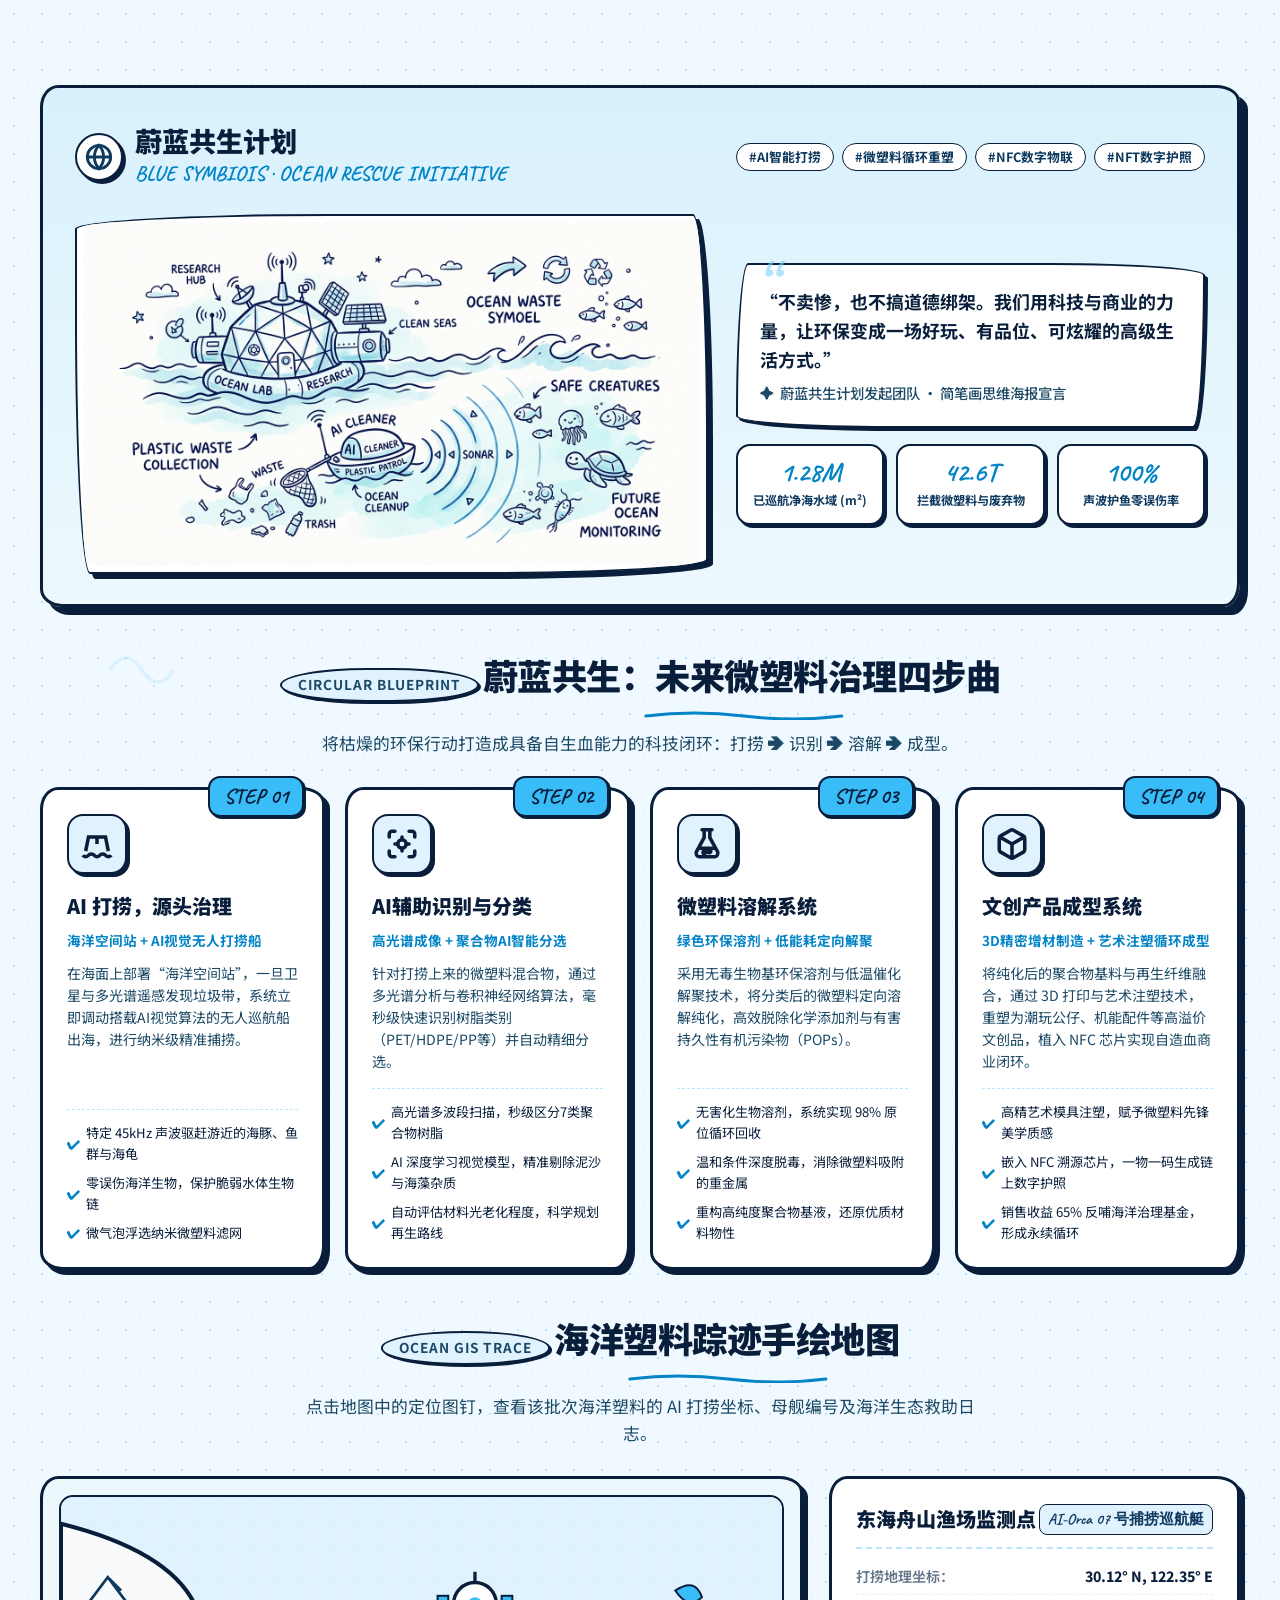
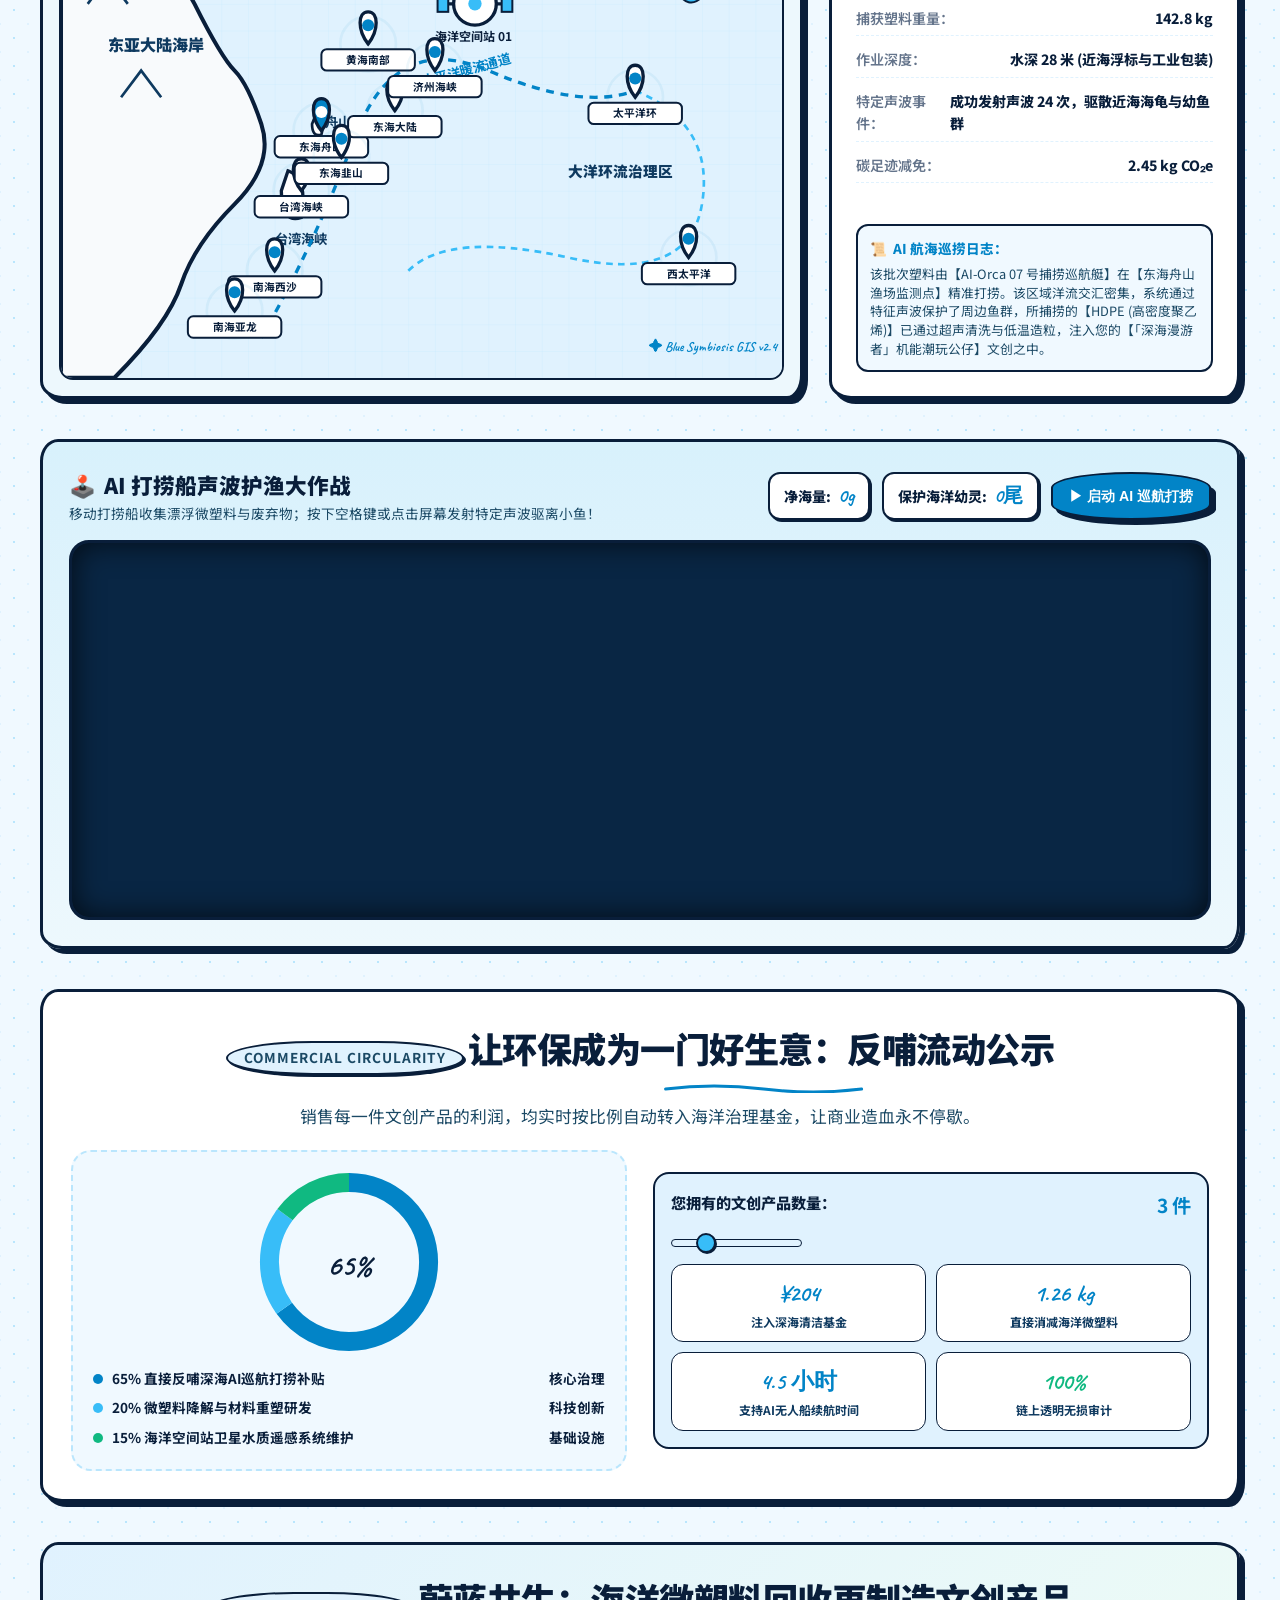
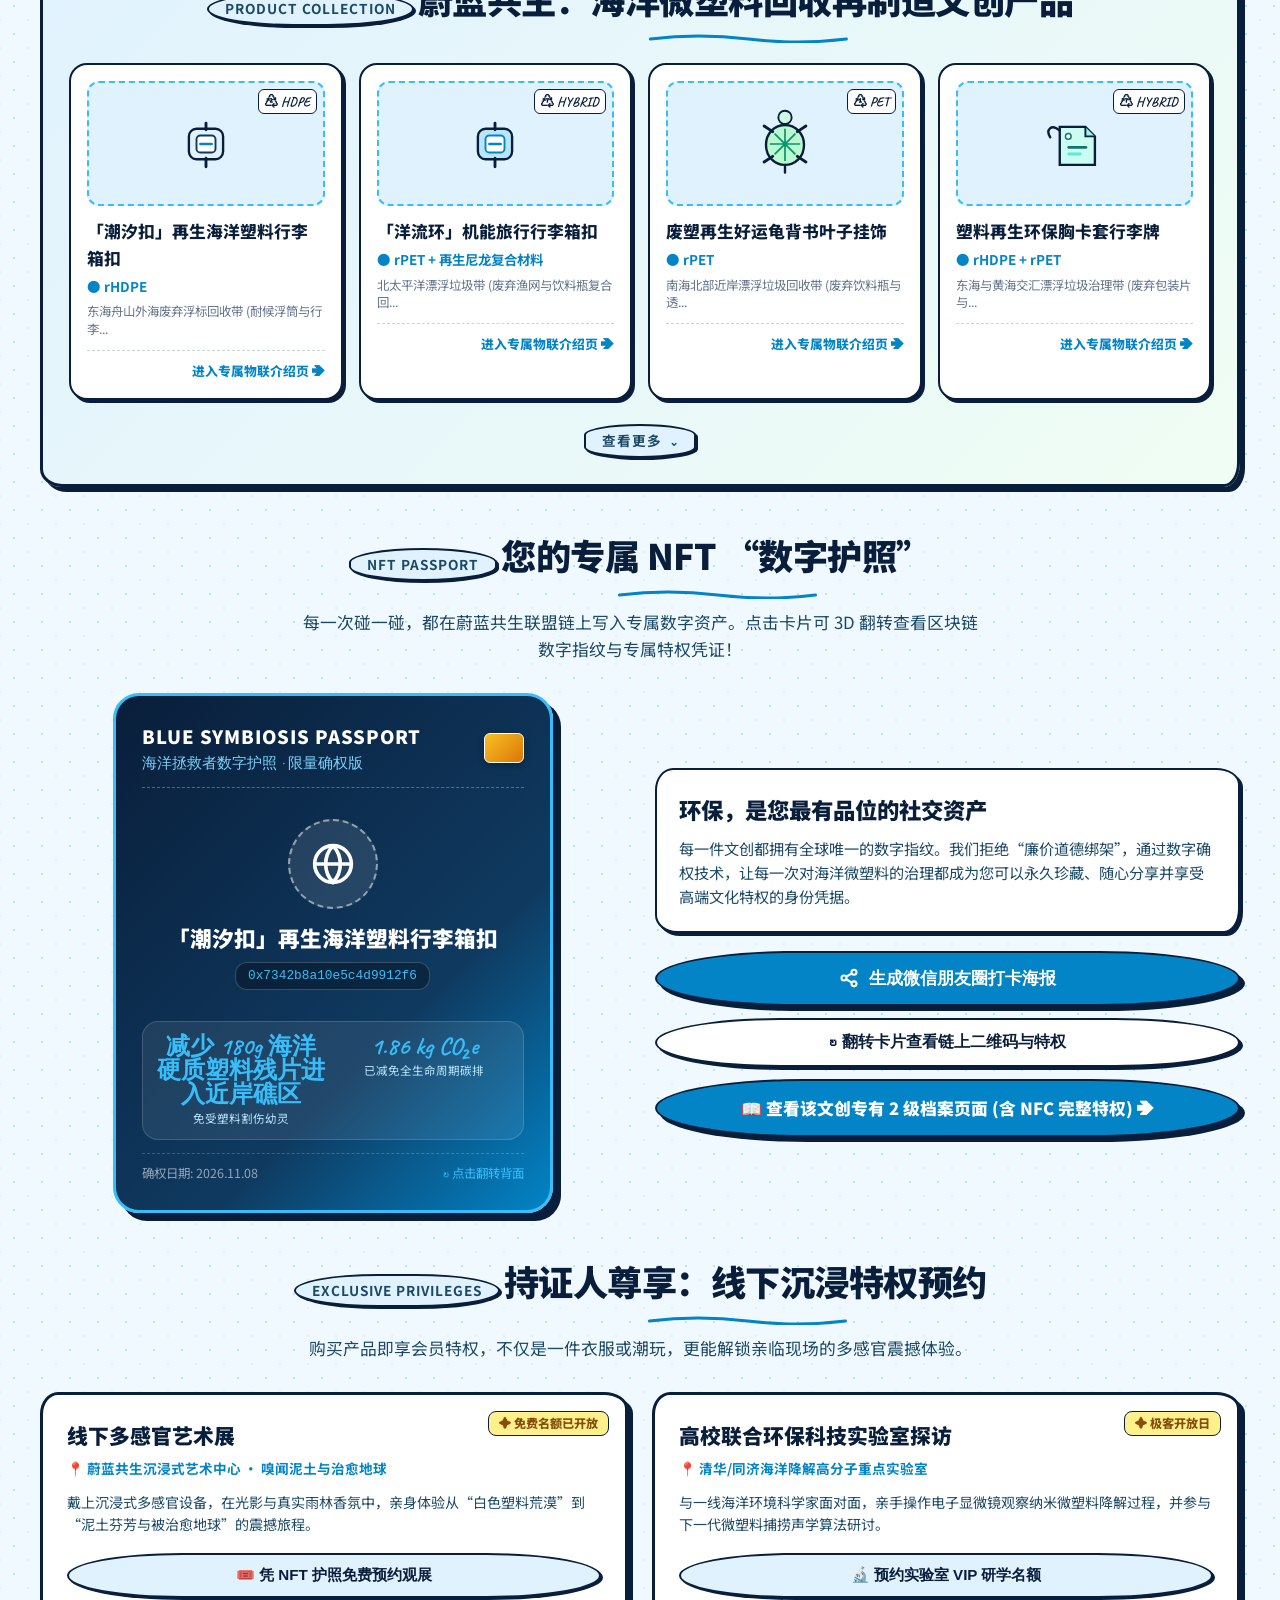
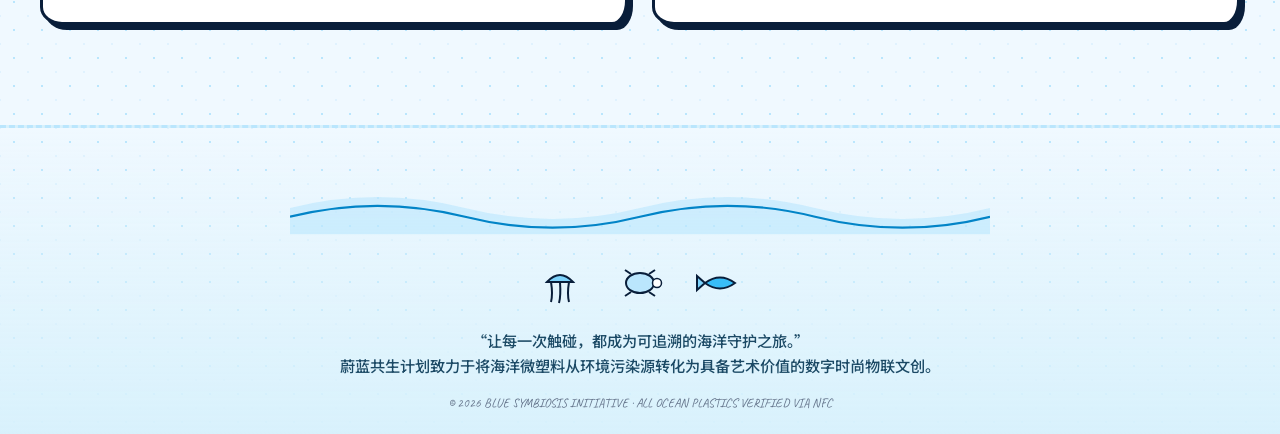
==== commit c68a8727: "修改细节" ====
--- a/index.html
+++ b/index.html
@@ -32,9 +32,6 @@
       <span id="nfcStatusText">请触碰产品NFC感应区自动跳转到详情页</span>
     </div>
     <div class="quick-tools">
-      <button class="tool-icon-btn nfc-scan-btn" id="btnNfcScan" title="启动网页 NFC 自动识别" aria-label="启动网页 NFC 自动识别">
-        📡 <span>启动 NFC</span>
-      </button>
       <button class="tool-icon-btn" id="btnAudioToggle" title="切换海浪背景原声" aria-label="音频切换">
         <span>🔊</span>
       </button>
@@ -907,7 +904,6 @@
 
   <!-- 脚本引入 -->
   <script src="js/products-data.js"></script>
-  <script src="js/nfc-scanner.js"></script>
   <script src="js/audio.js"></script>
   <script src="js/game.js"></script>
   <script src="js/map.js"></script>
--- a/css/style.css
+++ b/css/style.css
@@ -182,15 +182,6 @@
   color: var(--c-dark-navy);
 }
 
-.nfc-scan-btn {
-  white-space: nowrap;
-}
-
-.nfc-scan-btn.is-scanning {
-  background: var(--c-eco-green);
-  color: var(--c-pure-white);
-}
-
 #nfcStatusText[data-state="scanning"] {
   color: var(--c-ocean-blue);
 }
@@ -224,14 +215,6 @@
     white-space: nowrap;
   }
 
-  .nfc-floating-bar .nfc-scan-btn {
-    width: auto;
-    padding: 0 8px;
-  }
-
-  .nfc-floating-bar .nfc-scan-btn span {
-    display: none;
-  }
 }
 
 /* 容器与页面布局 */
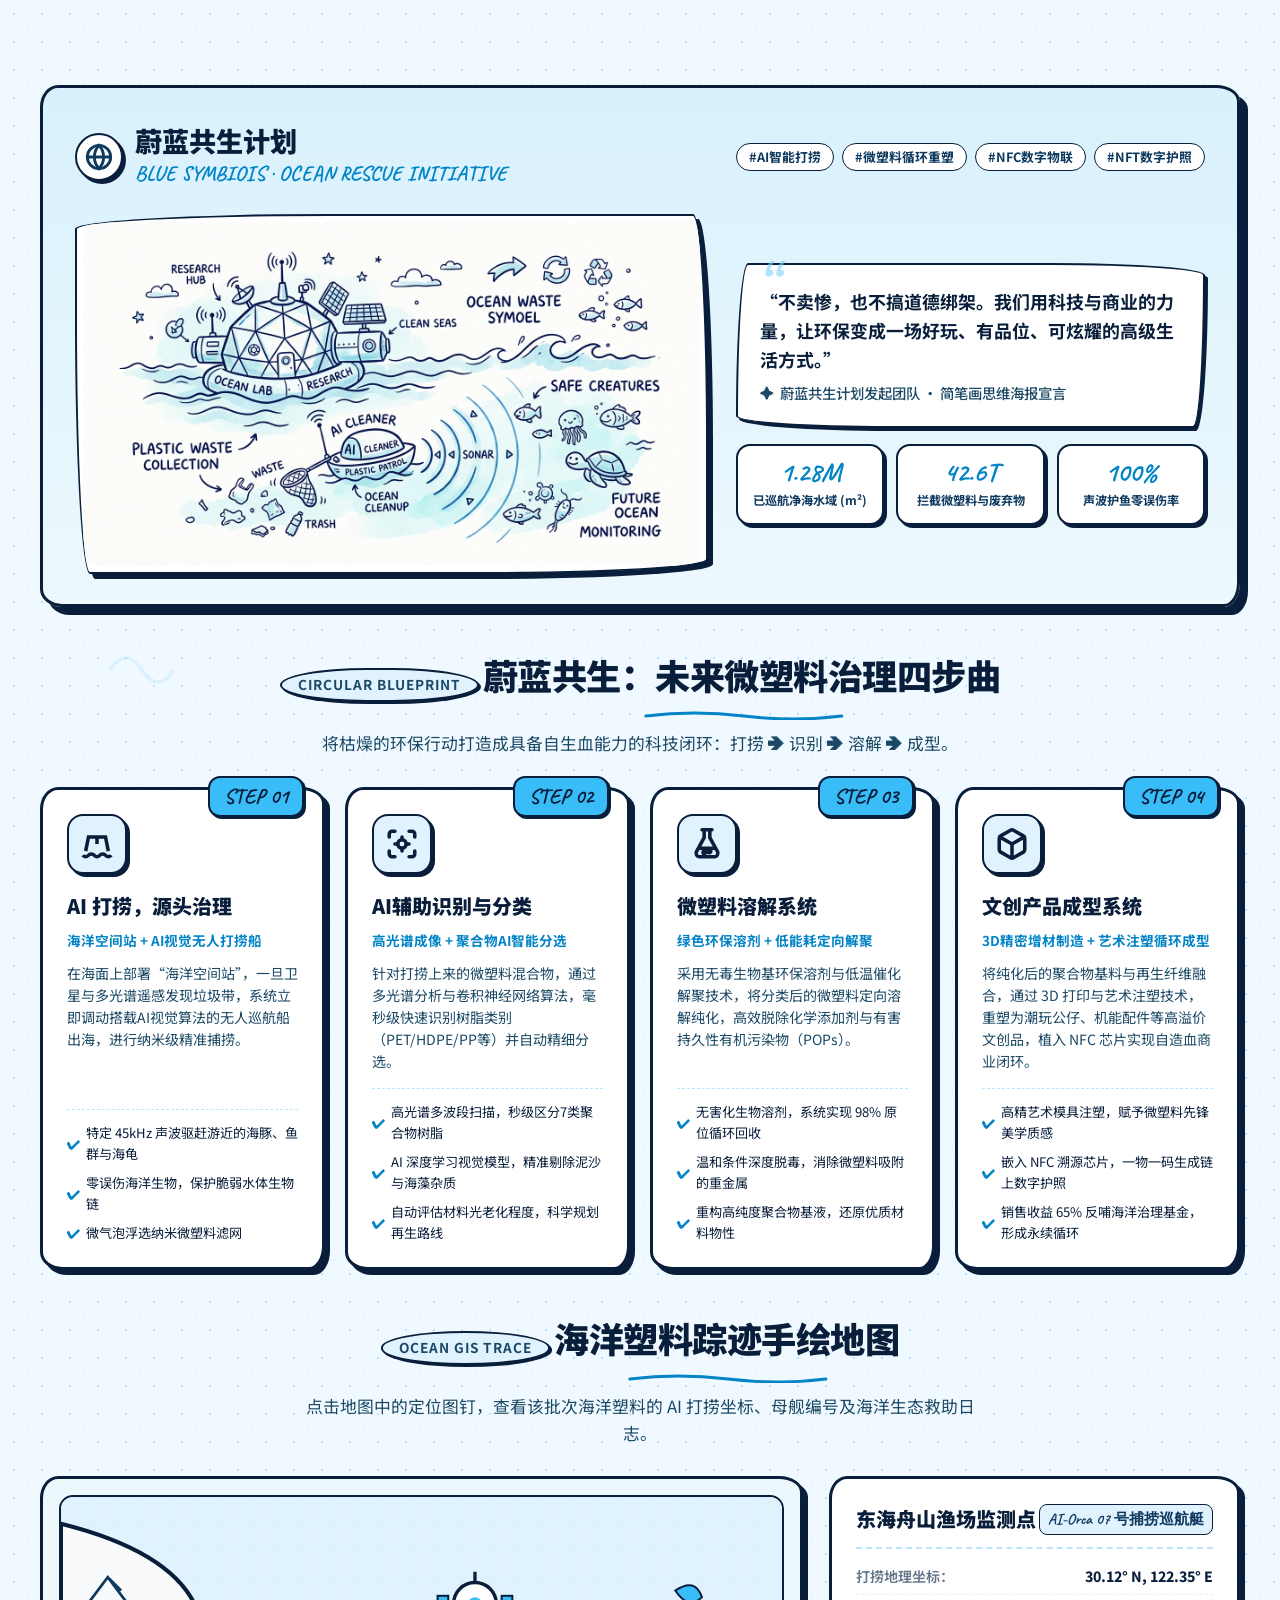
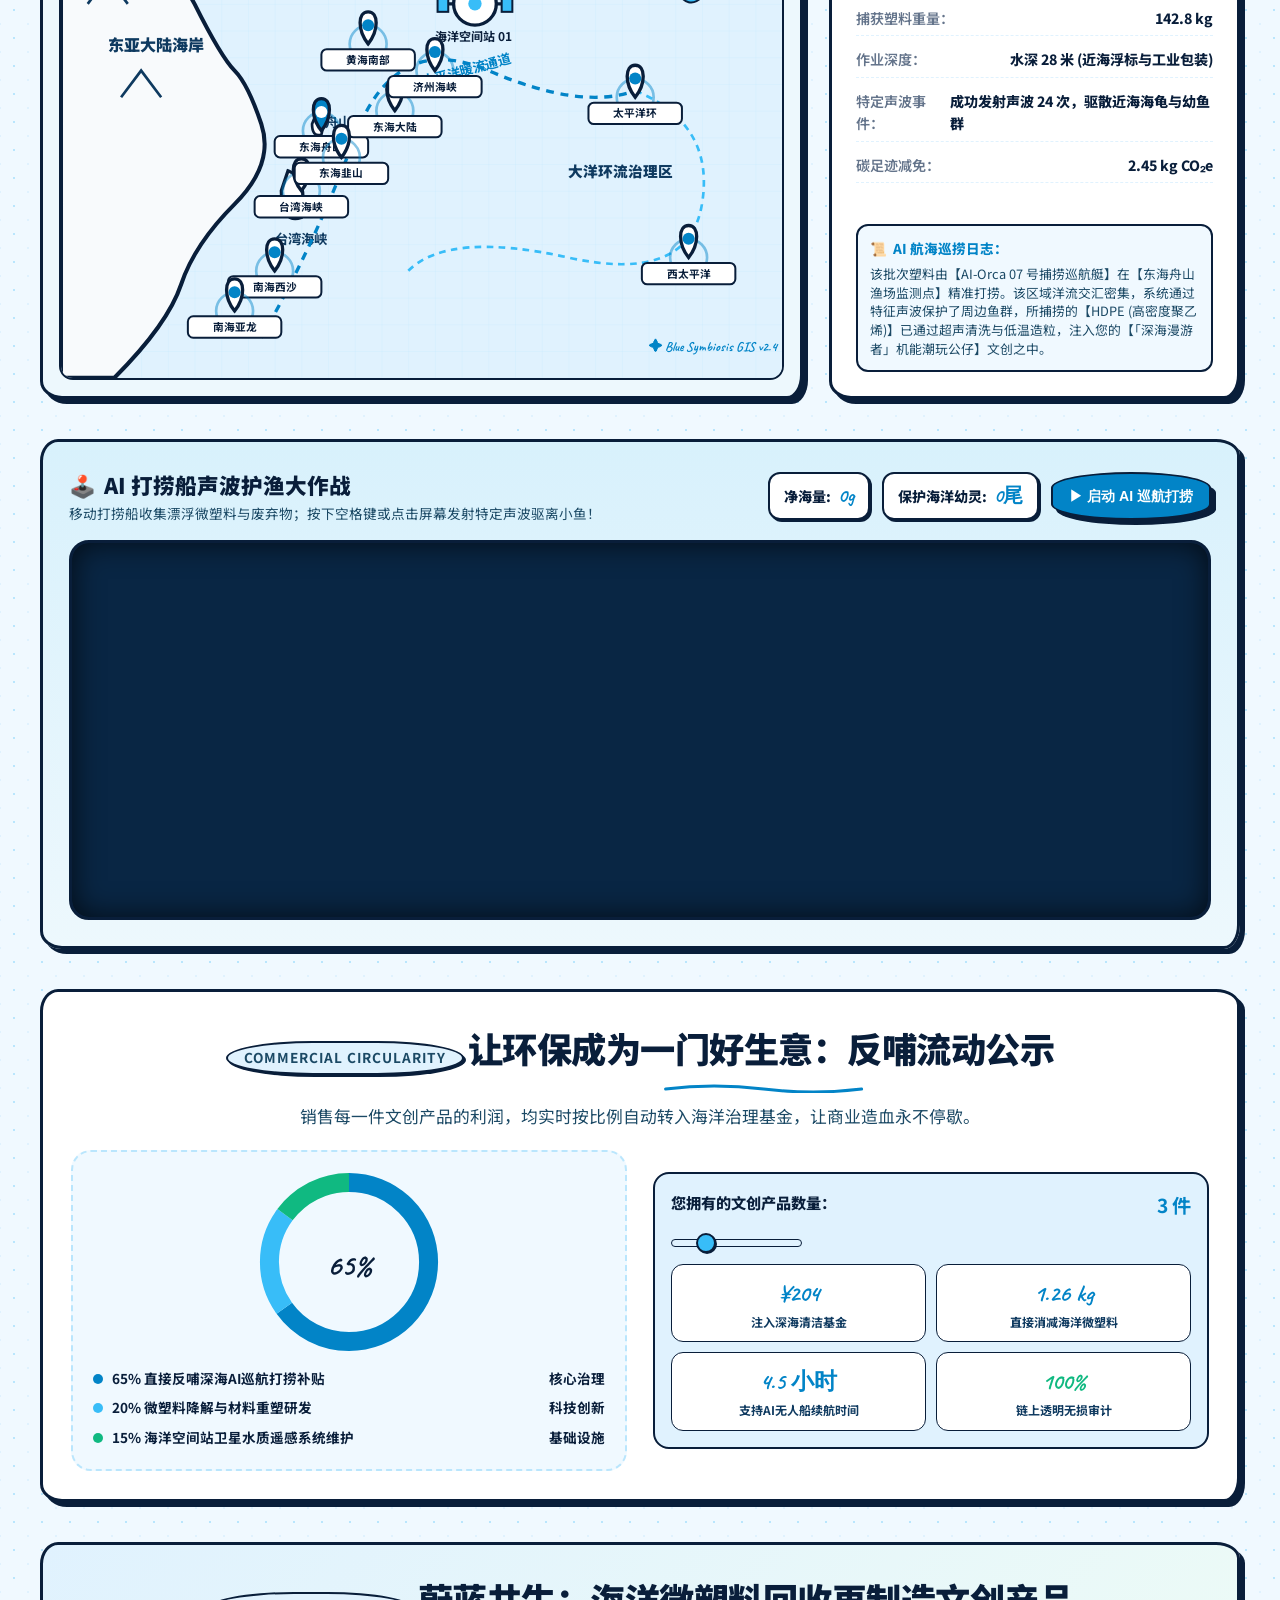
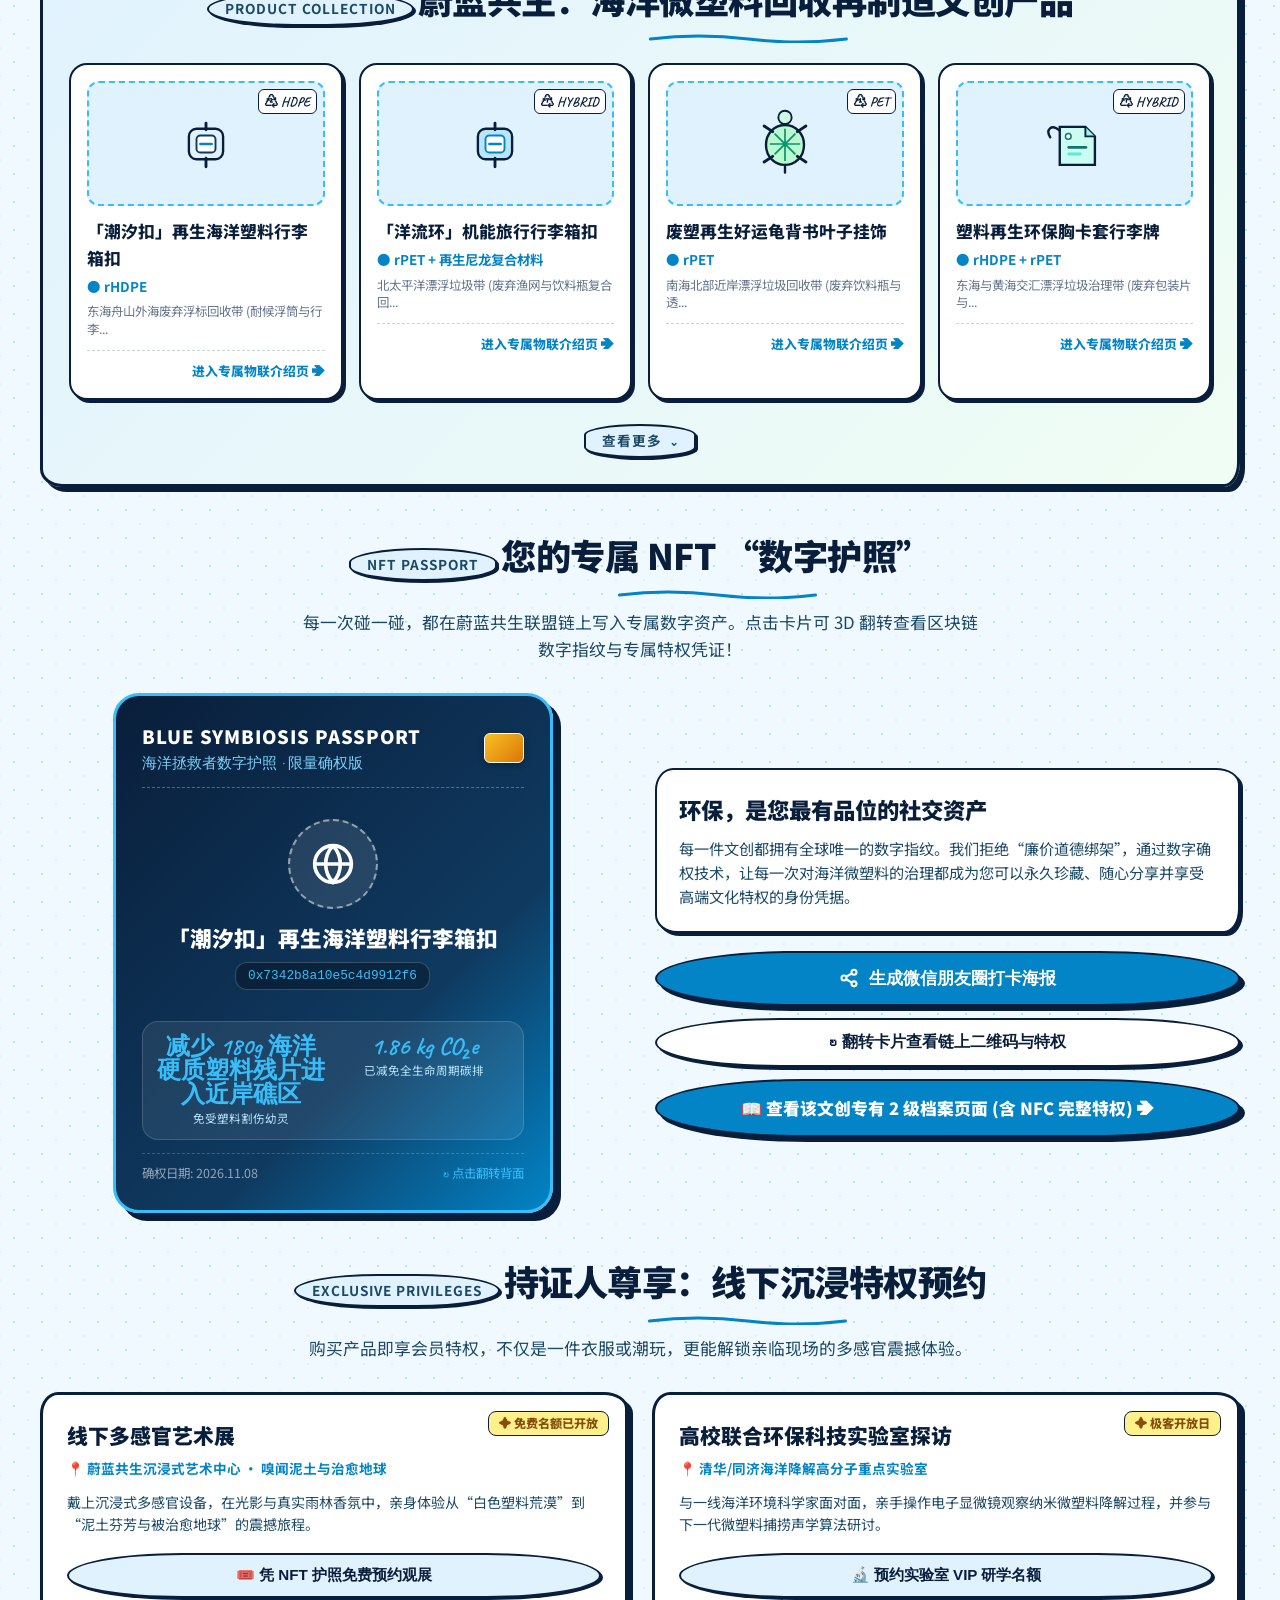
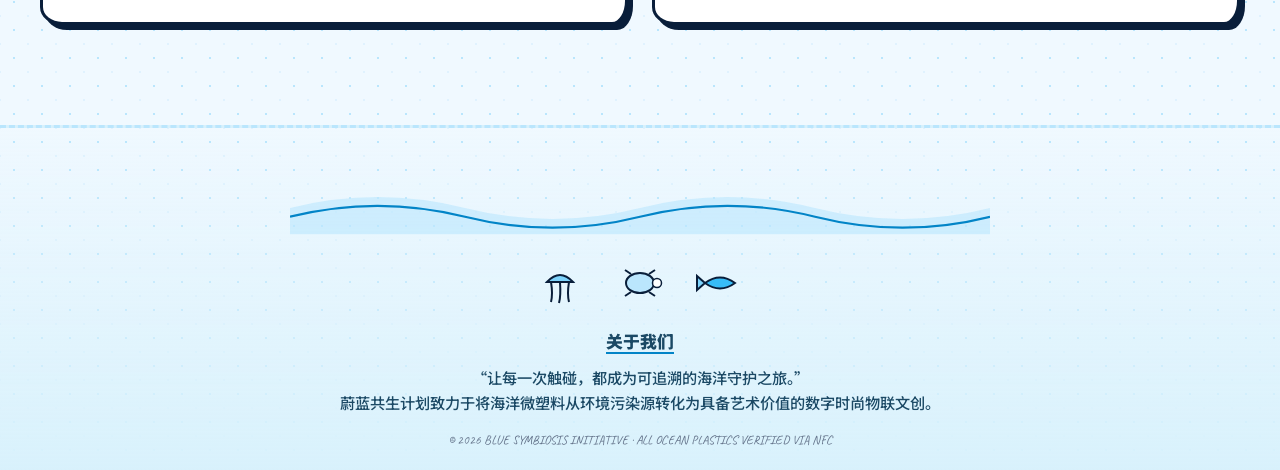
==== commit a9a63bc6: "新增团队简介" ====
--- a/index.html
+++ b/index.html
@@ -788,6 +788,8 @@
       </svg>
     </div>
 
+    <a class="footer-about-link" href="about.html">关于我们</a>
+
     <p class="footer-manifesto-text">
       “让每一次触碰，都成为可追溯的海洋守护之旅。”<br>
       蔚蓝共生计划致力于将海洋微塑料从环境污染源转化为具备艺术价值的数字时尚物联文创。
--- a/css/style.css
+++ b/css/style.css
@@ -1982,6 +1982,24 @@
   font-weight: 500;
 }
 
+.footer-about-link {
+  display: inline-block;
+  margin-bottom: 10px;
+  color: var(--c-deep-blue);
+  font-size: 1.05rem;
+  font-weight: 900;
+  text-decoration: underline;
+  text-decoration-color: var(--c-ocean-blue);
+  text-decoration-thickness: 2px;
+  text-underline-offset: 4px;
+  transition: color 0.2s ease, transform 0.2s ease;
+}
+
+.footer-about-link:hover {
+  color: var(--c-ocean-blue);
+  transform: translateY(-2px);
+}
+
 .copyright-text {
   font-size: 0.8rem;
   color: #64748b;
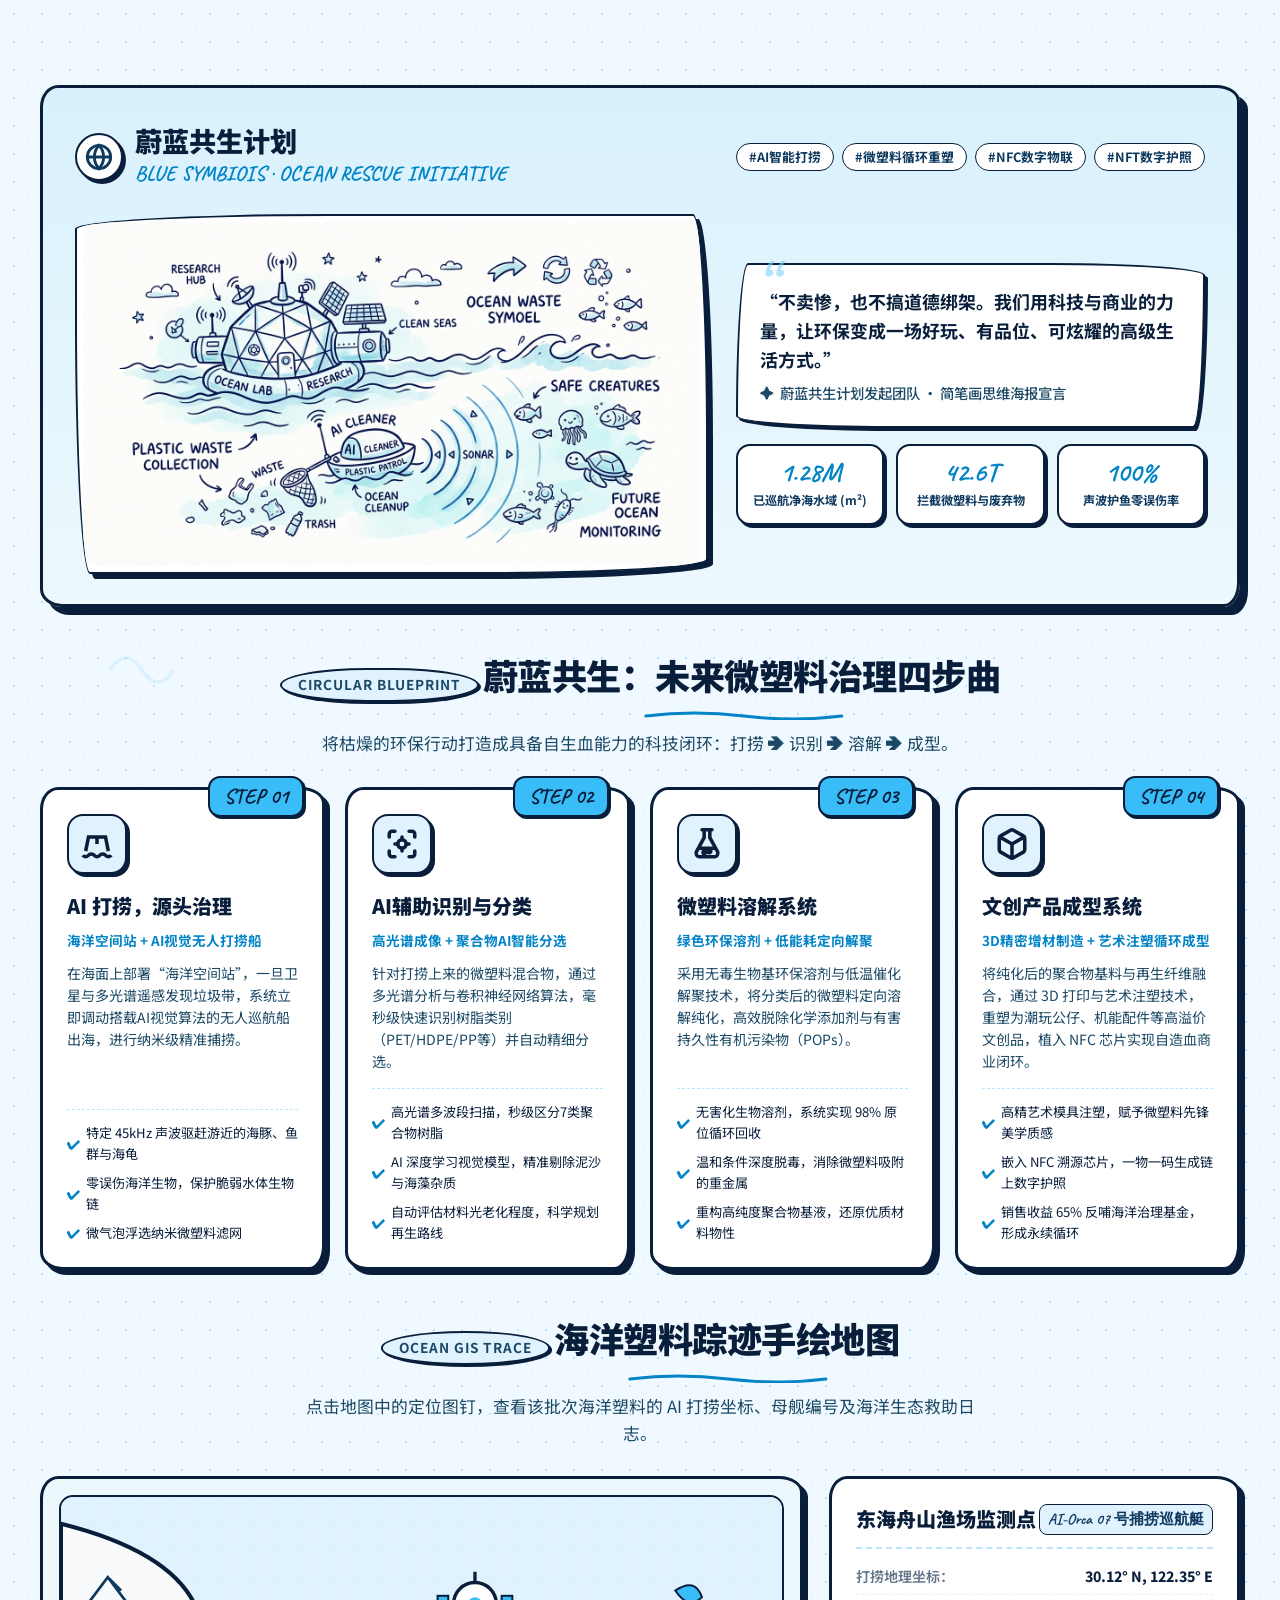
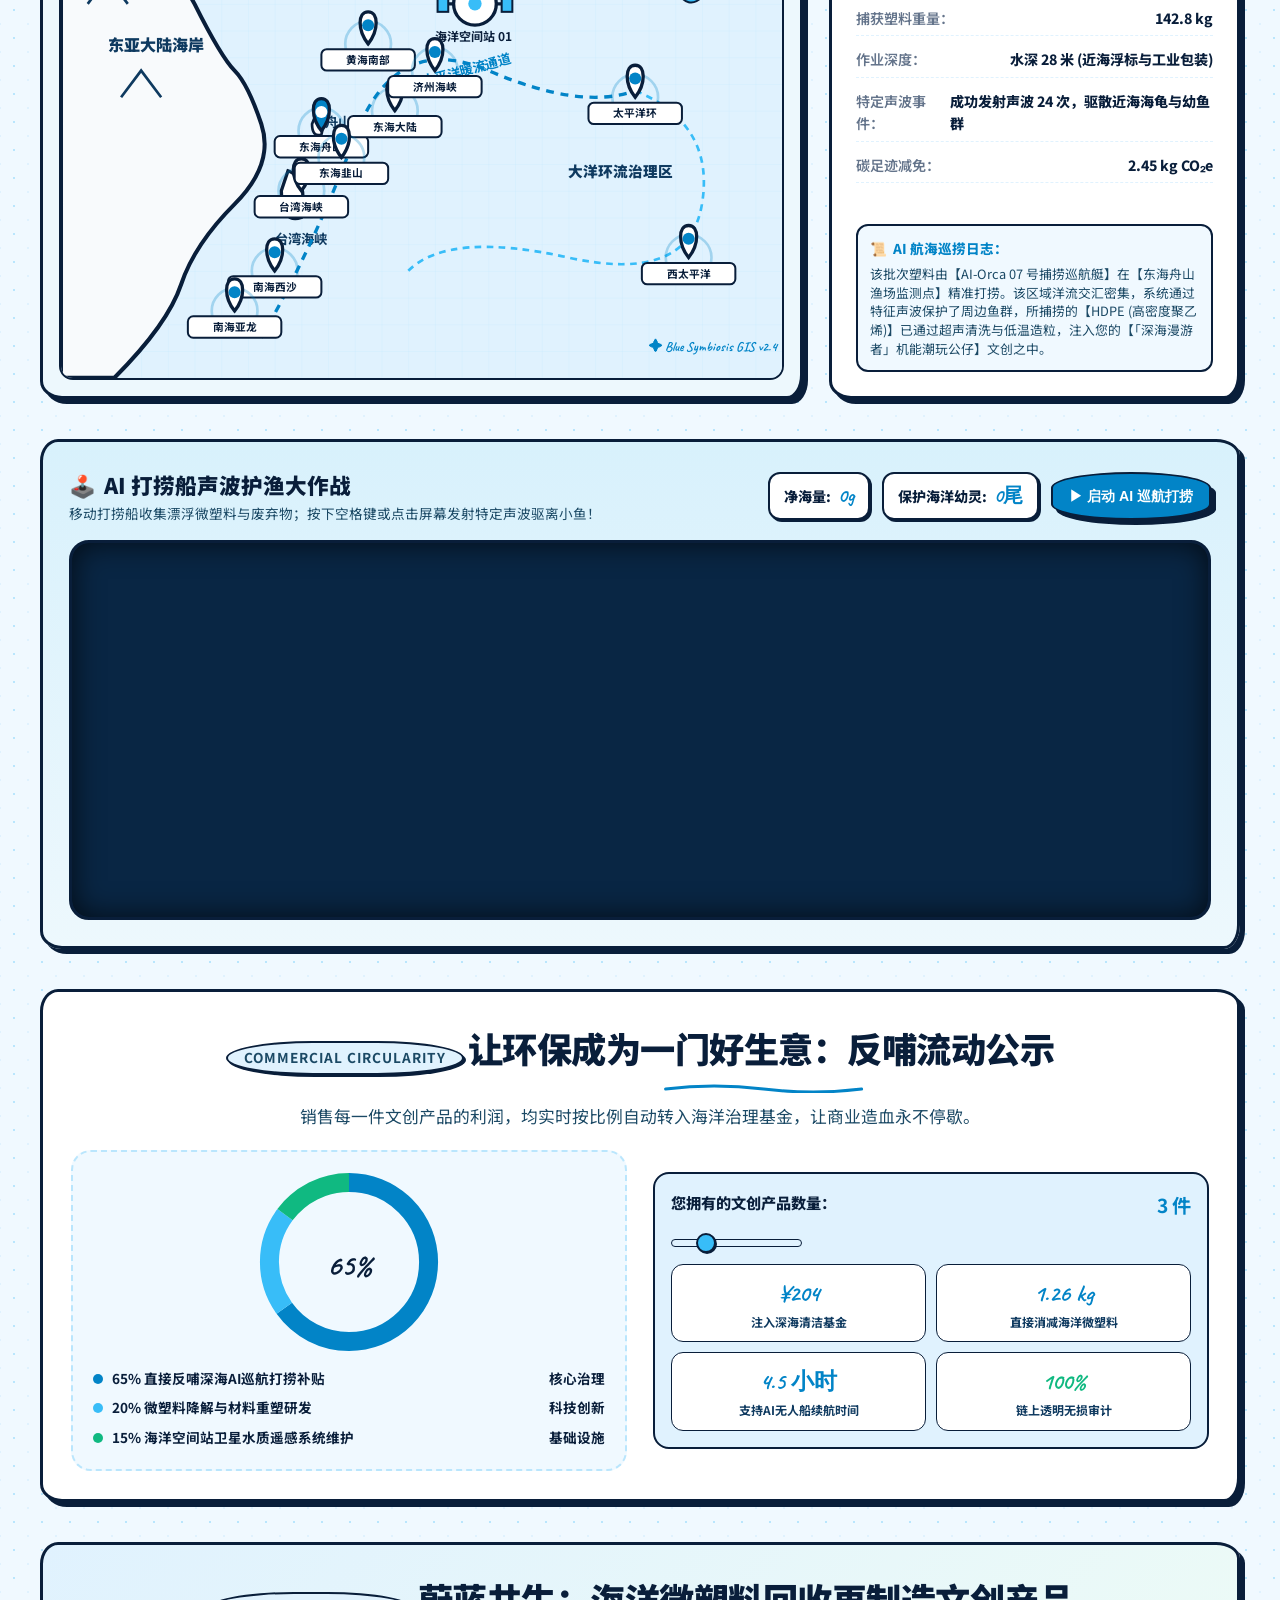
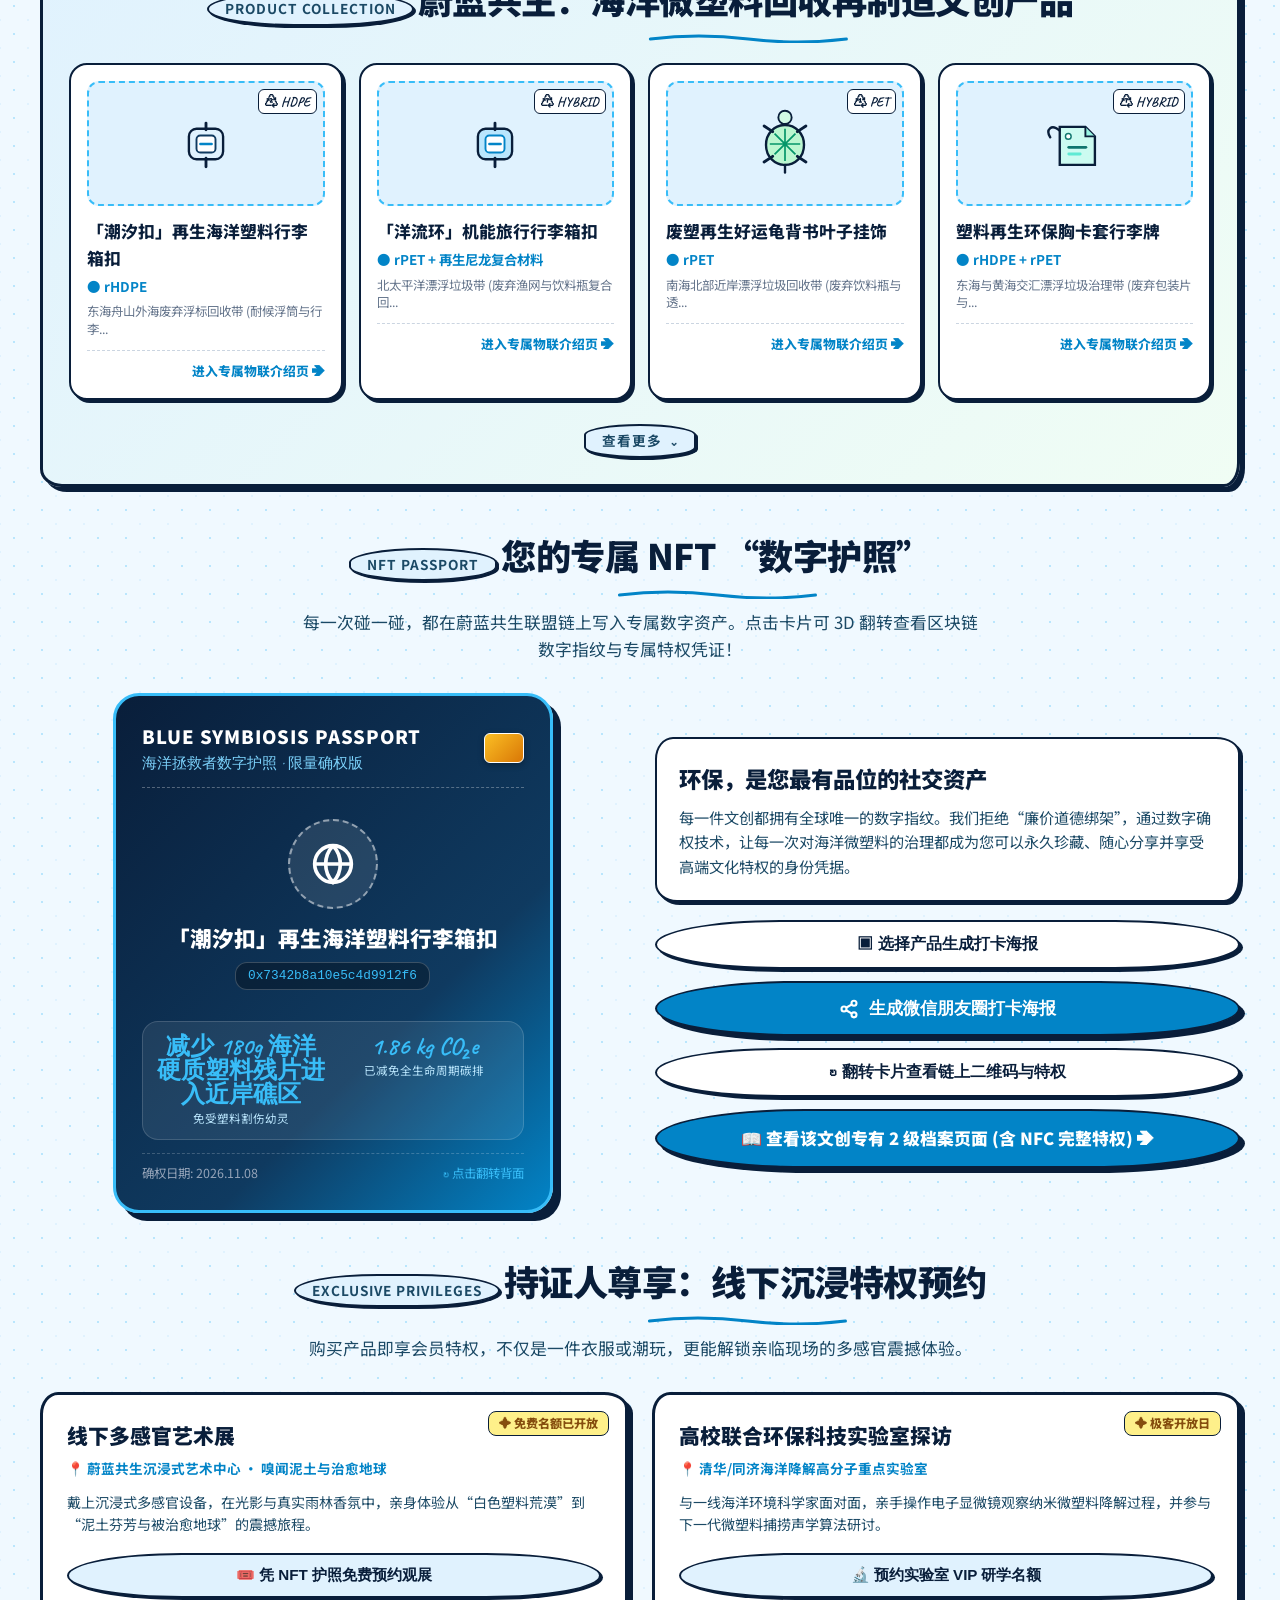
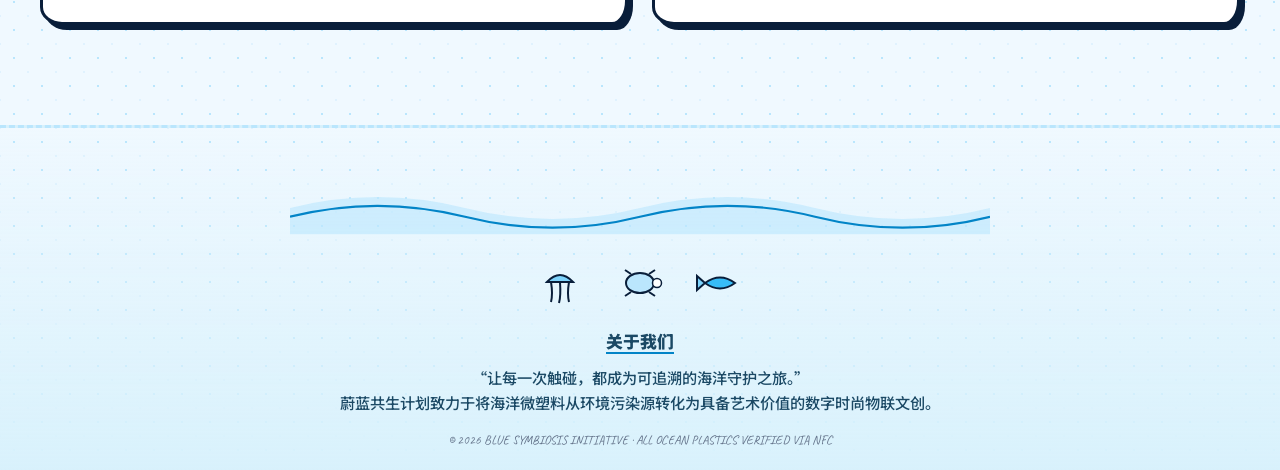
==== commit 51a20927: "增加产品选择" ====
--- a/index.html
+++ b/index.html
@@ -530,6 +530,10 @@
           </div>
 
           <div class="action-buttons-group">
+            <button class="btn-doodle-secondary" id="btnSelectPosterProduct" type="button">
+              <span>▣ 选择产品生成打卡海报</span>
+            </button>
+
             <button class="btn-doodle-primary" id="btnSharePoster">
               <svg width="20" height="20" viewBox="0 0 24 24" fill="none" stroke="currentColor" stroke-width="2.5">
                 <circle cx="18" cy="5" r="3" />
@@ -857,6 +861,23 @@
   </div>
 
   <!-- ==========================================================================
+       通用弹窗：选择数字护照产品
+       ========================================================================== -->
+  <div class="modal-overlay" id="modalSelectPosterProduct">
+    <div class="modal-content-box">
+      <button class="btn-close-modal" aria-label="关闭弹窗">×</button>
+
+      <div style="text-align: center; margin-bottom: 16px;">
+        <span class="section-tag">CHOOSE YOUR PRODUCT</span>
+        <h3 style="font-size: 1.35rem; font-weight: 900; color: #091e3a;">选择要生成海报的产品</h3>
+        <p style="font-size: 0.85rem; color: #64748b;">选择后会同步更新 NFT 数字护照和打卡海报</p>
+      </div>
+
+      <div class="poster-product-options" id="posterProductOptions" role="list"></div>
+    </div>
+  </div>
+
+  <!-- ==========================================================================
        通用弹窗：线下特权预约
        ========================================================================== -->
   <div class="modal-overlay" id="modalBooking">
--- a/css/style.css
+++ b/css/style.css
@@ -1651,6 +1651,48 @@
   box-shadow: var(--doodle-shadow);
 }
 
+/* 海报产品选择 */
+.poster-product-options {
+  display: grid;
+  gap: 10px;
+  max-height: 52vh;
+  overflow-y: auto;
+  padding: 2px 4px 4px 2px;
+}
+
+.poster-product-option {
+  width: 100%;
+  background: var(--c-pure-white);
+  color: var(--c-dark-navy);
+  border: 2px solid #bae6fd;
+  border-radius: 14px;
+  padding: 12px 14px;
+  text-align: left;
+  cursor: pointer;
+  display: flex;
+  flex-direction: column;
+  gap: 3px;
+  transition: all 0.2s ease;
+}
+
+.poster-product-option:hover,
+.poster-product-option.is-selected {
+  border-color: var(--c-ocean-blue);
+  background: #edf8fd;
+  box-shadow: 3px 3px 0 var(--c-ocean-blue);
+  transform: translate(-1px, -1px);
+}
+
+.poster-product-option-name {
+  font-size: 0.95rem;
+  font-weight: 900;
+}
+
+.poster-product-option-meta {
+  color: #64748b;
+  font-size: 0.78rem;
+}
+
 /* ==========================================================================
    模块 6: AI打捞船声波护渔互动小游戏 (Interactive Sonar Mini-Game)
    ========================================================================== */
